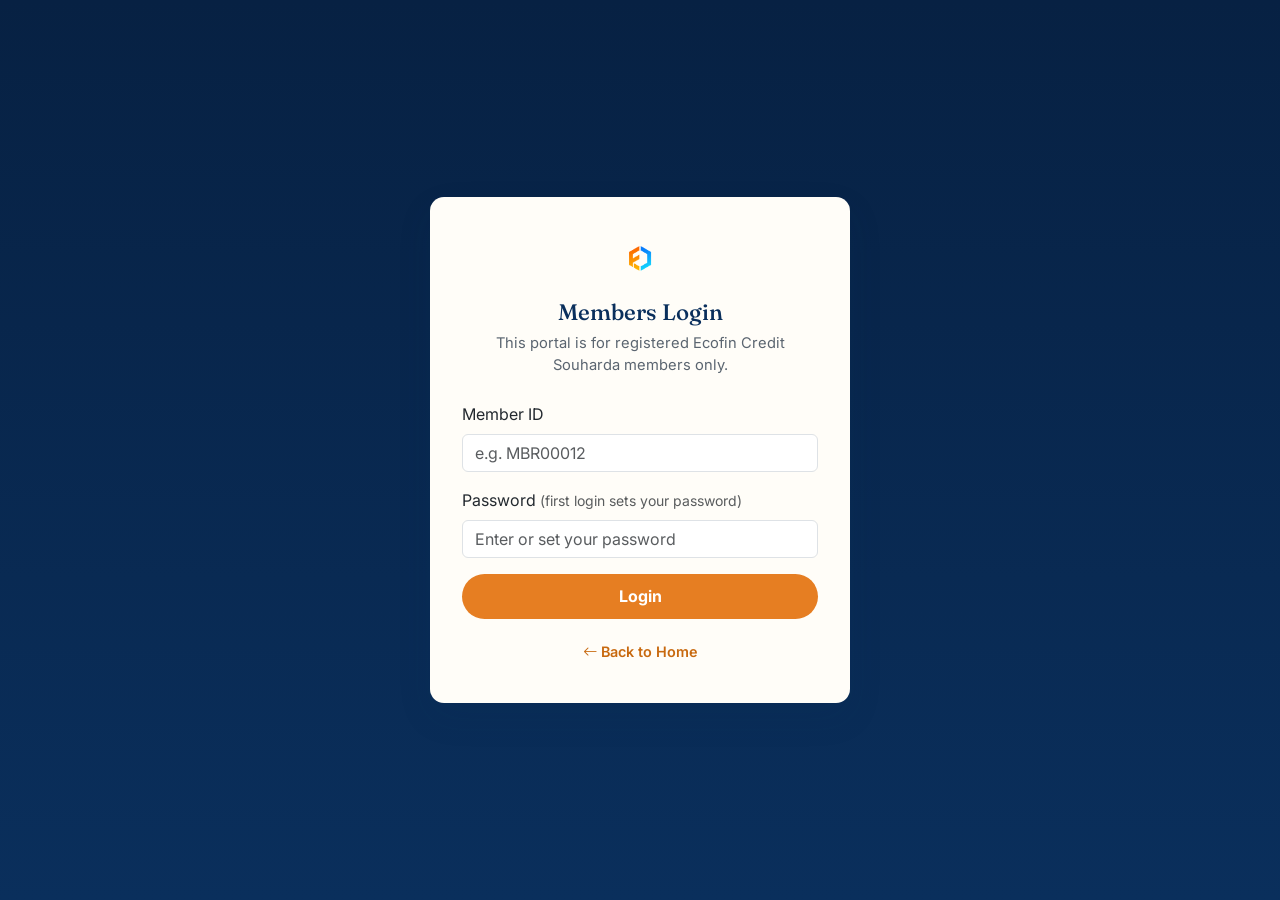
==== members-login.html @ 9ed911b0 "Update members-login.html" ====
<!DOCTYPE html>
<html lang="en">
<head>
<meta charset="UTF-8">
<meta name="viewport" content="width=device-width, initial-scale=1.0">
<title>Members Login | Ecofin Credit Souharda Sahakari Niyamit</title>
<link rel="preconnect" href="https://fonts.googleapis.com">
<link rel="preconnect" href="https://fonts.gstatic.com" crossorigin>
<link href="https://fonts.googleapis.com/css2?family=Fraunces:opsz,wght@9..144,500;9..144,600&family=Inter:wght@400;500;600;700&display=swap" rel="stylesheet">
<link href="https://cdn.jsdelivr.net/npm/bootstrap@5.3.3/dist/css/bootstrap.min.css" rel="stylesheet">
<link rel="stylesheet" href="https://cdn.jsdelivr.net/npm/bootstrap-icons@1.11.3/font/bootstrap-icons.css">
<link rel="stylesheet" href="css/style.css">
<script async src="https://www.googletagmanager.com/gtag/js?id=G-9SKLMSBYH3"></script>
<script>window.dataLayer=window.dataLayer||[];function gtag(){dataLayer.push(arguments);}gtag('js',new Date());gtag('config','G-9SKLMSBYH3');</script>
<style>
body{padding-top:0}
.staff-login-wrap{min-height:100vh;display:flex;align-items:center;justify-content:center;background:linear-gradient(180deg,var(--navy-deep),var(--navy));padding:2rem 1rem}
.staff-login-card{background:var(--beige-card);border-radius:var(--radius);padding:2.5rem 2rem;max-width:420px;width:100%;box-shadow:var(--shadow-card);text-align:center}
.staff-login-card img{height:46px;margin-bottom:1rem}
.staff-login-card h1{font-family:var(--font-display);font-size:1.4rem;color:var(--navy);margin-bottom:.4rem}
.staff-login-card p.subtitle{color:var(--ink-soft);font-size:.92rem;margin-bottom:1.6rem}
.back-home{display:inline-block;margin-top:1.4rem;color:var(--orange-deep);font-weight:600;text-decoration:none;font-size:.9rem}
.back-home:hover{color:var(--orange)}
/* PORTAL STYLES */
#portal{display:none}
.portal-wrap{max-width:900px;margin:0 auto;padding:24px 16px}
.portal-header{background:linear-gradient(135deg,#1a3a8f,#1e4bb5);color:#fff;padding:16px 20px;border-radius:12px;margin-bottom:20px;display:flex;justify-content:space-between;align-items:center}
.portal-header h2{margin:0;font-size:18px;font-weight:700}
.portal-nav{display:flex;gap:8px;flex-wrap:wrap;margin-bottom:20px}
.portal-nav button{padding:8px 16px;border:1px solid #d1d5db;background:#fff;border-radius:8px;font-size:13px;cursor:pointer;font-weight:500;transition:all .15s}
.portal-nav button.active{background:#1a3a8f;color:#fff;border-color:#1a3a8f}
.pcard{background:#fff;border:1px solid #e5e7eb;border-radius:12px;padding:20px;margin-bottom:16px}
.pcard h3{font-size:14px;font-weight:700;text-transform:uppercase;letter-spacing:.04em;color:#6b7280;margin-bottom:14px}
.stat-row{display:grid;grid-template-columns:repeat(auto-fit,minmax(140px,1fr));gap:12px;margin-bottom:16px}
.stat-box{background:#f9fafb;border:1px solid #e5e7eb;border-radius:8px;padding:12px;text-align:center}
.stat-box .lbl{font-size:10px;color:#6b7280;font-weight:600;text-transform:uppercase}
.stat-box .val{font-size:18px;font-weight:700;color:#111;margin-top:4px}
.stat-box.green .val{color:#16a34a}
.stat-box.red .val{color:#dc2626}
.stat-box.blue .val{color:#1d4ed8}
.badge-status{padding:2px 10px;border-radius:20px;font-size:11px;font-weight:700}
.badge-active{background:#dbeafe;color:#1d4ed8}
.badge-closed{background:#dcfce7;color:#16a34a}
.receipt-table{width:100%;border-collapse:collapse;font-size:12px}
.receipt-table th{background:#f3f4f6;padding:7px 10px;text-align:left;font-size:11px;font-weight:700}
.receipt-table td{padding:7px 10px;border-bottom:1px solid #f3f4f6}
.inr:before{content:'₹ '}
.section-tab{display:none}
.section-tab.active{display:block}
/* FD Calculator */
.calc-grid{display:grid;grid-template-columns:1fr 1fr;gap:14px}
@media(max-width:500px){.calc-grid{grid-template-columns:1fr}}
.calc-result{background:#f0fdf4;border:2px solid #16a34a;border-radius:10px;padding:16px;margin-top:14px;text-align:center}
.calc-result .main-val{font-size:28px;font-weight:800;color:#16a34a}
.spinner{display:none;text-align:center;padding:40px;color:#6b7280}
.err-msg{background:#fee2e2;color:#dc2626;border-radius:8px;padding:12px;margin-top:12px;font-size:13px;text-align:center}
</style>
</head>
<body>

<!-- LOGIN SCREEN -->
<div id="loginScreen" class="staff-login-wrap">
  <div class="staff-login-card">
    <img src="assets/Ecofin New Small trans.png" alt="Ecofin Credit Souharda Sahakari Logo">
    <h1>Members Login</h1>
    <p class="subtitle">This portal is for registered Ecofin Credit Souharda members only.</p>
    <form onsubmit="doLogin();return false;">
      <div class="mb-3 text-start">
        <label class="form-label">Member ID</label>
        <input type="text" id="inp_member" class="form-control" placeholder="e.g. MBR00012" autocomplete="username" required>
      </div>
      <div class="mb-3 text-start">
        <label class="form-label">Password <small class="text-muted">(first login sets your password)</small></label>
        <input type="password" id="inp_pass" class="form-control" placeholder="Enter or set your password" autocomplete="current-password" required>
      </div>
      <button type="submit" id="loginBtn" class="btn btn-orange w-100">Login</button>
      <div id="login_err" class="err-msg" style="display:none"></div>
    </form>
    <a href="index.html" class="back-home"><i class="bi bi-arrow-left me-1"></i>Back to Home</a>
  </div>
</div>

<!-- MEMBER PORTAL -->
<div id="portal" style="background:#f3f4f6;min-height:100vh;display:none">
  <div class="portal-wrap">
    <div class="portal-header">
      <div>
        <div style="font-size:12px;opacity:.75;margin-bottom:2px">Welcome back</div>
        <h2 id="portal_name">Member</h2>
        <div style="font-size:12px;opacity:.75" id="portal_id"></div>
      </div>
      <div style="display:flex;gap:10px;align-items:center">
        <button class="btn btn-sm" style="background:rgba(255,255,255,.15);color:#fff;border:1px solid rgba(255,255,255,.3)" onclick="showChangePassword()">Change Password</button>
        <button class="btn btn-sm" style="background:rgba(255,255,255,.15);color:#fff;border:1px solid rgba(255,255,255,.3)" onclick="doLogout()"><i class="bi bi-box-arrow-right"></i> Logout</button>
      </div>
    </div>

    <div class="portal-nav">
      <button class="active" onclick="switchTab('overview')">Overview</button>
      <button onclick="switchTab('loans')">Loans</button>
      <button onclick="switchTab('savings')">Savings</button>
      <button onclick="switchTab('deposits')">Fixed Deposits</button>
      <button onclick="switchTab('calculator')">FD Calculator</button>
    </div>

    <div id="spinner" class="spinner"><i class="bi bi-arrow-repeat" style="font-size:2rem;animation:spin 1s linear infinite"></i><br>Loading your data…</div>
    <div id="portal_err" class="err-msg" style="display:none"></div>

    <!-- OVERVIEW -->
    <div id="tab_overview" class="section-tab active">
      <div id="overview_content"></div>
    </div>
    <!-- LOANS -->
    <div id="tab_loans" class="section-tab">
      <div id="loans_content"></div>
    </div>
    <!-- SAVINGS -->
    <div id="tab_savings" class="section-tab">
      <div id="savings_content"></div>
    </div>
    <!-- DEPOSITS -->
    <div id="tab_deposits" class="section-tab">
      <div id="deposits_content"></div>
    </div>
    <!-- FD CALCULATOR -->
    <div id="tab_calculator" class="section-tab">
      <div class="pcard">
        <h3>FD / EMI Calculator</h3>
        <div class="calc-grid">
          <div><label style="font-size:13px;font-weight:600">Principal Amount (₹)</label><input type="number" id="c_principal" class="form-control mt-1" placeholder="e.g. 100000" oninput="runCalc()"></div>
          <div><label style="font-size:13px;font-weight:600">Annual Rate (%)</label><input type="number" id="c_rate" class="form-control mt-1" placeholder="e.g. 8" step="0.1" oninput="runCalc()"></div>
          <div><label style="font-size:13px;font-weight:600">Tenure (Years)</label><input type="number" id="c_tenure" class="form-control mt-1" placeholder="e.g. 2" step="0.5" oninput="runCalc()"></div>
          <div><label style="font-size:13px;font-weight:600">Type</label>
            <select id="c_type" class="form-control mt-1" onchange="runCalc()">
              <option value="fd">Fixed Deposit</option>
              <option value="flat">Loan (Flat Rate)</option>
              <option value="reducing">Loan (Reducing Rate)</option>
            </select>
          </div>
        </div>
        <div id="calc_result" class="calc-result" style="display:none"></div>
      </div>
    </div>
  </div>
</div>

<!-- Change Password Modal -->
<div id="cpModal" style="display:none;position:fixed;inset:0;background:rgba(0,0,0,.5);z-index:9999;align-items:center;justify-content:center">
  <div style="background:#fff;border-radius:12px;padding:24px;max-width:360px;width:90%;margin:auto">
    <h3 style="font-size:16px;font-weight:700;margin-bottom:16px">Change Password</h3>
    <input type="password" id="cp_old" class="form-control mb-3" placeholder="Current password">
    <input type="password" id="cp_new" class="form-control mb-3" placeholder="New password (min 6 chars)">
    <input type="password" id="cp_confirm" class="form-control mb-3" placeholder="Confirm new password">
    <div id="cp_err" class="err-msg" style="display:none;margin-bottom:10px"></div>
    <div style="display:flex;gap:8px;justify-content:flex-end">
      <button class="btn btn-sm btn-secondary" onclick="document.getElementById('cpModal').style.display='none'">Cancel</button>
      <button class="btn btn-sm btn-orange" onclick="changePassword()">Update Password</button>
    </div>
  </div>
</div>

<script>
const API='https://tgopjjtamvoftzdfvzuc.supabase.co/functions/v1/api';
let memberSession=null, portalData=null;

async function callAPI(action,body){
  const r=await fetch(API,{method:'POST',headers:{'Content-Type':'application/json'},body:JSON.stringify({action,...body})});
  const j=await r.json();
  if(!j.ok&&!r.ok) throw new Error(j.error||j.message||'API error');
  return j;
}

const inr=n=>'₹ '+Number(n||0).toLocaleString('en-IN',{minimumFractionDigits:0,maximumFractionDigits:0});

async function doLogin(){
  const mid=document.getElementById('inp_member').value.trim().toUpperCase();
  const pw=document.getElementById('inp_pass').value;
  const btn=document.getElementById('loginBtn');
  const err=document.getElementById('login_err');
  err.style.display='none';
  btn.disabled=true;btn.textContent='Logging in…';
  try{
    const res=await callAPI('member_login',{memberId:mid,password:pw});
    memberSession={memberId:res.memberId,name:res.name,password:pw,branch:res.branch};
    sessionStorage.setItem('memberSession',JSON.stringify(memberSession));
    document.getElementById('loginScreen').style.display='none';
    document.getElementById('portal').style.display='block';
    document.getElementById('portal_name').textContent=res.name;
    document.getElementById('portal_id').textContent='Member ID: '+res.memberId;
    if(res.firstLogin){
      showAlert('Welcome! Your password has been set. Please remember it for future logins.','success');
    }
    loadPortalData();
  }catch(e){
    err.textContent=e.message;err.style.display='block';
  }finally{btn.disabled=false;btn.textContent='Login';}
}

function doLogout(){
  sessionStorage.removeItem('memberSession');
  memberSession=null;portalData=null;
  document.getElementById('portal').style.display='none';
  document.getElementById('loginScreen').style.display='flex';
  document.getElementById('inp_member').value='';
  document.getElementById('inp_pass').value='';
}

async function loadPortalData(){
  document.getElementById('spinner').style.display='block';
  document.getElementById('portal_err').style.display='none';
  try{
    const res=await callAPI('member_portal_data',{memberId:memberSession.memberId,password:memberSession.password});
    portalData=res;
    renderOverview();renderLoans();renderSavings();renderDeposits();
  }catch(e){
    document.getElementById('portal_err').textContent='Error loading data: '+e.message;
    document.getElementById('portal_err').style.display='block';
  }finally{document.getElementById('spinner').style.display='none';}
}

function switchTab(tab){
  document.querySelectorAll('.section-tab').forEach(el=>el.classList.remove('active'));
  document.querySelectorAll('.portal-nav button').forEach(b=>b.classList.remove('active'));
  document.getElementById('tab_'+tab).classList.add('active');
  event.target.classList.add('active');
}

function renderOverview(){
  if(!portalData)return;
  const m=portalData.member;
  const totalLoanBalance=portalData.loans.reduce((a,l)=>a+Number(l.balance||0),0);
  const totalArrears=portalData.loans.reduce((a,l)=>a+Number(l.arrears||0),0);
  const totalSavings=portalData.savings.reduce((a,s)=>a+Number(s.balance||0),0);
  const activeLoans=portalData.loans.filter(l=>l.status!=='Closed').length;
  document.getElementById('overview_content').innerHTML=
    '<div class="pcard"><h3>Member Details</h3>'+
    '<table class="receipt-table"><tr><td style="color:#6b7280;width:40%">Member ID</td><td><b>'+m.member_id+'</b></td></tr>'+
    '<tr><td style="color:#6b7280">Name</td><td>'+m.full_name+'</td></tr>'+
    '<tr><td style="color:#6b7280">Branch</td><td>'+m.branch+'</td></tr>'+
    '<tr><td style="color:#6b7280">Phone</td><td>'+m.phone+'</td></tr>'+
    '<tr><td style="color:#6b7280">Nominee</td><td>'+(m.nominee||'—')+'</td></tr>'+
    '<tr><td style="color:#6b7280">Share Capital</td><td>'+inr(m.share_capital_collected)+'</td></tr>'+
    '</table></div>'+
    '<div class="stat-row">'+
      statBox('Active Loans',activeLoans,'blue')+
      statBox('Loan Balance',inr(totalLoanBalance),'red')+
      statBox('Arrears',inr(totalArrears),totalArrears>0?'red':'green')+
      statBox('Savings Balance',inr(totalSavings),'green')+
    '</div>';
}

function statBox(label,val,cls){
  return '<div class="stat-box '+(cls||'')+'"><div class="lbl">'+label+'</div><div class="val">'+val+'</div></div>';
}

function renderLoans(){
  if(!portalData)return;
  if(!portalData.loans.length){document.getElementById('loans_content').innerHTML='<div class="pcard"><p style="color:#6b7280;text-align:center;padding:20px">No loans found for this account.</p></div>';return;}
  let h='';
  portalData.loans.forEach(l=>{
    const statusBadge='<span class="badge-status '+(l.status==='Closed'?'badge-closed':'badge-active')+'">'+l.status+'</span>';
    h+='<div class="pcard">'+
      '<div style="display:flex;justify-content:space-between;align-items:flex-start;margin-bottom:14px">'+
        '<div><div style="font-size:16px;font-weight:700">'+l.loanId+'</div><div style="font-size:12px;color:#6b7280">'+l.loanType+'</div></div>'+
        statusBadge+
      '</div>'+
      '<div class="stat-row">'+
        statBox('Principal',inr(l.amount),'blue')+
        statBox('Total Repayable',inr(l.totalRepayable),'')+
        statBox('Total Paid',inr(l.totalPaid),'green')+
        statBox('Balance',inr(l.balance),l.balance>0?'red':'green')+
        (l.arrears>0?statBox('Arrears',inr(l.arrears),'red'):'')+
      '</div>'+
      '<table class="receipt-table" style="margin-bottom:14px">'+
        '<tr><td style="color:#6b7280">Rate</td><td>'+l.rateAnnual+'% p.a. ('+l.method+')</td><td style="color:#6b7280">Frequency</td><td>'+l.frequency+'</td></tr>'+
        '<tr><td style="color:#6b7280">Tenure</td><td>'+l.tenureMonths+' months</td><td style="color:#6b7280">EMI</td><td>'+inr(l.effEMI)+'</td></tr>'+
        '<tr><td style="color:#6b7280">Disbursed</td><td>'+fmtDate(l.disbursementDate)+'</td><td style="color:#6b7280">Next Due</td><td>'+fmtDate(l.nextDue)+'</td></tr>'+
      '</table>'+
      (l.receipts&&l.receipts.length?
        '<h3 style="font-size:12px;font-weight:700;color:#6b7280;text-transform:uppercase;letter-spacing:.04em;margin-bottom:8px">Payment History</h3>'+
        '<div style="overflow-x:auto"><table class="receipt-table"><thead><tr><th>#</th><th>Receipt No</th><th>Date</th><th>Amount</th><th>Mode</th></tr></thead><tbody>'+
        l.receipts.map((r,i)=>'<tr><td>'+( i+1)+'</td><td style="font-size:11px">'+r.receiptNo+'</td><td>'+r.date+'</td><td>'+inr(r.amount)+'</td><td>'+r.mode+'</td></tr>').join('')+
        '</tbody></table></div>':'')+
      '</div>';
  });
  document.getElementById('loans_content').innerHTML=h;
}

function renderSavings(){
  if(!portalData)return;
  if(!portalData.savings.length){document.getElementById('savings_content').innerHTML='<div class="pcard"><p style="color:#6b7280;text-align:center;padding:20px">No savings accounts found.</p></div>';return;}
  let h='';
  portalData.savings.forEach(s=>{
    h+='<div class="pcard">'+
      '<div style="display:flex;justify-content:space-between;margin-bottom:14px">'+
        '<div><div style="font-size:16px;font-weight:700">'+s.savingsId+'</div><div style="font-size:12px;color:#6b7280">Savings Account</div></div>'+
        '<div style="text-align:right"><div style="font-size:22px;font-weight:800;color:#16a34a">'+inr(s.balance)+'</div><div style="font-size:11px;color:#6b7280">Current Balance</div></div>'+
      '</div>'+
      '<table class="receipt-table" style="margin-bottom:14px">'+
        '<tr><td style="color:#6b7280">Interest Rate</td><td>'+s.rate+'% p.a.</td><td style="color:#6b7280">Min Balance</td><td>'+inr(s.minBalance)+'</td></tr>'+
        '<tr><td style="color:#6b7280">Nominee</td><td colspan="3">'+(s.nominee||'—')+'</td></tr>'+
      '</table>'+
      (s.transactions&&s.transactions.length?
        '<h3 style="font-size:12px;font-weight:700;color:#6b7280;text-transform:uppercase;letter-spacing:.04em;margin-bottom:8px">Recent Transactions</h3>'+
        '<div style="overflow-x:auto"><table class="receipt-table"><thead><tr><th>Date</th><th>Type</th><th>Amount</th><th>Balance</th></tr></thead><tbody>'+
        s.transactions.slice(0,20).map(t=>'<tr><td>'+t.date+'</td><td>'+t.type+'</td><td>'+inr(t.amount)+'</td><td>'+inr(t.balance||0)+'</td></tr>').join('')+
        '</tbody></table></div>':'')+
      '</div>';
  });
  document.getElementById('savings_content').innerHTML=h;
}

function renderDeposits(){
  if(!portalData)return;
  if(!portalData.deposits.length){document.getElementById('deposits_content').innerHTML='<div class="pcard"><p style="color:#6b7280;text-align:center;padding:20px">No fixed deposits found.</p></div>';return;}
  let h='';
  portalData.deposits.forEach(d=>{
    h+='<div class="pcard">'+
      '<div style="display:flex;justify-content:space-between;align-items:flex-start;margin-bottom:14px">'+
        '<div><div style="font-size:16px;font-weight:700">'+d.depositId+'</div><div style="font-size:12px;color:#6b7280">'+d.type+'</div></div>'+
        '<span class="badge-status '+(d.status==='Active'?'badge-active':'badge-closed')+'">'+d.status+'</span>'+
      '</div>'+
      '<div class="stat-row">'+
        statBox('Principal',inr(d.amount),'blue')+
        statBox('Rate',d.rateAnnual+'%','')+
        statBox('Maturity Amount',inr(d.maturityAmount),'green')+
      '</div>'+
      '<table class="receipt-table">'+
        '<tr><td style="color:#6b7280">Start Date</td><td>'+fmtDate(d.startDate)+'</td><td style="color:#6b7280">Maturity Date</td><td><b>'+d.maturityDate+'</b></td></tr>'+
        '<tr><td style="color:#6b7280">Tenure</td><td colspan="3">'+d.tenureMonths+' months</td></tr>'+
      '</table>'+
      '</div>';
  });
  document.getElementById('deposits_content').innerHTML=h;
}

function runCalc(){
  const P=Number(document.getElementById('c_principal').value||0);
  const r=Number(document.getElementById('c_rate').value||0);
  const t=Number(document.getElementById('c_tenure').value||0);
  const type=document.getElementById('c_type').value;
  const el=document.getElementById('calc_result');
  if(!P||!r||!t){el.style.display='none';return;}
  el.style.display='block';
  if(type==='fd'){
    const interest=P*(r/100)*t;
    const maturity=P+interest;
    el.innerHTML='<div style="font-size:12px;color:#6b7280;margin-bottom:4px">Maturity Amount</div><div class="main-val">'+inr(maturity)+'</div><div style="font-size:12px;color:#374151;margin-top:8px">Interest Earned: '+inr(interest)+' · Rate: '+r+'% p.a. Simple Interest</div>';
  } else if(type==='flat'){
    const totalInt=P*(r/100)*t;
    const total=P+totalInt;
    const emi=Math.round(total/(t*12));
    el.innerHTML='<div style="font-size:12px;color:#6b7280;margin-bottom:4px">Monthly EMI</div><div class="main-val">'+inr(emi)+'</div><div style="font-size:12px;color:#374151;margin-top:8px">Total Interest: '+inr(totalInt)+' · Total Payable: '+inr(total)+'</div>';
  } else {
    const mrate=r/100/12;const N=Math.round(t*12);
    const emi=mrate===0?P/N:Math.round(P*mrate*Math.pow(1+mrate,N)/(Math.pow(1+mrate,N)-1));
    const total=emi*N;
    el.innerHTML='<div style="font-size:12px;color:#6b7280;margin-bottom:4px">Monthly EMI</div><div class="main-val">'+inr(emi)+'</div><div style="font-size:12px;color:#374151;margin-top:8px">Total Interest: '+inr(total-P)+' · Total Payable: '+inr(total)+'</div>';
  }
}

function fmtDate(d){if(!d||d==='Completed')return d||'—';try{return new Date(d).toLocaleDateString('en-IN',{day:'2-digit',month:'short',year:'numeric'});}catch(e){return d;}}

function showChangePassword(){document.getElementById('cpModal').style.display='flex';}
async function changePassword(){
  const old=document.getElementById('cp_old').value;
  const nw=document.getElementById('cp_new').value;
  const cf=document.getElementById('cp_confirm').value;
  const err=document.getElementById('cp_err');
  err.style.display='none';
  if(nw!==cf){err.textContent='Passwords do not match';err.style.display='block';return;}
  try{
    await callAPI('member_change_password',{memberId:memberSession.memberId,oldPassword:old,newPassword:nw});
    memberSession.password=nw;
    sessionStorage.setItem('memberSession',JSON.stringify(memberSession));
    document.getElementById('cpModal').style.display='none';
    alert('Password updated successfully.');
  }catch(e){err.textContent=e.message;err.style.display='block';}
}

function showAlert(msg,type){
  const d=document.createElement('div');
  d.style.cssText='position:fixed;top:20px;left:50%;transform:translateX(-50%);background:'+(type==='success'?'#16a34a':'#dc2626')+';color:#fff;padding:12px 24px;border-radius:8px;font-size:14px;z-index:9999;box-shadow:0 4px 12px rgba(0,0,0,.2)';
  d.textContent=msg;document.body.appendChild(d);
  setTimeout(()=>d.remove(),4000);
}

// Auto-restore session
window.addEventListener('load',()=>{
  const s=sessionStorage.getItem('memberSession');
  if(s){
    try{
      memberSession=JSON.parse(s);
      document.getElementById('loginScreen').style.display='none';
      document.getElementById('portal').style.display='block';
      document.getElementById('portal_name').textContent=memberSession.name;
      document.getElementById('portal_id').textContent='Member ID: '+memberSession.memberId;
      loadPortalData();
    }catch(e){sessionStorage.removeItem('memberSession');}
  }
});
</script>
</body>
</html>
---- css/style.css ----
/* =====================================================
   ECOFIN CREDIT SOUHARDA SAHAKARI — STYLE SHEET
   Tokens: deep cooperative blue, warm terracotta-orange
   accent, temple-gold for the blessings signature, and
   a soft beige canvas throughout.
===================================================== */
:root{
  --navy: #0a2f5c;
  --navy-deep: #072143;
  --orange: #e67e22;
  --orange-deep: #c8690f;
  --gold: #c99a3c;
  --beige: #f8f1e9;
  --beige-card: #fffdf8;
  --ink: #23292f;
  --ink-soft: #5b6570;
  --font-display: "Fraunces", "Georgia", serif;
  --font-body: "Inter", system-ui, sans-serif;
  --font-kn: "Noto Sans Kannada", "Inter", sans-serif;
  --radius: 14px;
  --shadow-soft: 0 10px 30px rgba(10,47,92,0.08);
  --shadow-card: 0 14px 34px rgba(10,47,92,0.10);
}
*{ box-sizing: border-box; }
html{ scroll-behavior: smooth; }
body{
  font-family: var(--font-body);
  color: var(--ink);
  background: var(--beige);
  padding-top: 78px;
}
img{
  max-width: 100%;
  height: auto;
}
.eyebrow{
  font-family: var(--font-body);
  letter-spacing: 0.16em;
  text-transform: uppercase;
  font-size: 0.78rem;
  font-weight: 700;
  color: var(--orange-deep);
  margin-bottom: 0.6rem;
}
.section-title{
  font-family: var(--font-display);
  font-weight: 600;
  font-size: clamp(1.5rem, 2.6vw, 2.5rem);
  color: var(--navy);
  margin-bottom: 1.25rem;
}
.lead-text{
  color: var(--ink-soft);
  font-size: 1.05rem;
  line-height: 1.75;
}
section{ padding: 5.5rem 0; }

/* =========== NAVBAR =========== */
.ecofin-navbar{
  background: rgba(248,241,233,0.92);
  backdrop-filter: blur(10px);
  box-shadow: 0 2px 18px rgba(10,47,92,0.08);
  padding: 0.55rem 0;
  transition: box-shadow .3s ease, background .3s ease;
  z-index: 1030;
}
.brand-logo{
  height: 45px;
  width: auto;
  object-fit: contain;
  flex-shrink: 0;
}
.brand-name{
  font-family: var(--font-display);
  font-weight: 600;
  color: var(--navy);
  font-size: 1.08rem;
  line-height: 1.15;
}
.navbar-nav .nav-link{
  color: var(--navy);
  font-weight: 600;
  font-size: 0.95rem;
  padding: 0.55rem 1rem !important;
  position: relative;
}
.navbar-nav .nav-link::after{
  content:"";
  position:absolute;
  left: 1rem; right: 1rem; bottom: 0.3rem;
  height: 2px;
  background: var(--orange);
  transform: scaleX(0);
  transform-origin: left;
  transition: transform .25s ease;
}
.navbar-nav .nav-link:hover::after{ transform: scaleX(1); }

/* Login buttons — reduced size as requested */
.btn-staff-login{
  background: var(--navy);
  color: #fff;
  font-weight: 600;
  border-radius: 999px;
  padding: 0.3rem 1rem;
  font-size: 0.82rem;
  border: 2px solid var(--navy);
  transition: all .25s ease;
  line-height: 1.4;
}
.btn-staff-login:hover{
  background: transparent;
  color: var(--navy);
}
.btn-members-login{
  background: transparent;
  color: var(--navy);
  font-weight: 600;
  border-radius: 999px;
  padding: 0.3rem 1rem;
  font-size: 0.82rem;
  border: 2px solid var(--navy);
  transition: all .25s ease;
  line-height: 1.4;
}
.btn-members-login:hover{
  background: var(--navy);
  color: #fff;
}

/* =========== HERO =========== */
.hero-section{
  height: 100vh;
  min-height: 520px;
  position: relative;
}
.hero-section .carousel,
.hero-section .carousel-inner,
.hero-section .carousel-item{
  height: 100%;
}
.hero-slide{
  width: 100%;
  height: 100%;
  background-color: var(--beige);
  background-size: contain;
  background-position: center;
  background-repeat: no-repeat;
}
.carousel-indicators [data-bs-target]{
  background-color: var(--navy);
}
.carousel-control-prev-icon,
.carousel-control-next-icon{
  filter: drop-shadow(0 2px 4px rgba(0,0,0,0.4));
}
.scroll-cue{
  position: absolute;
  bottom: 1.6rem;
  left: 50%;
  transform: translateX(-50%);
  color: var(--navy);
  font-size: 1.6rem;
  background: rgba(255,255,255,0.7);
  width: 44px; height: 44px;
  border-radius: 50%;
  display: flex;
  align-items: center;
  justify-content: center;
  animation: bob 2s ease-in-out infinite;
  z-index: 5;
}
@keyframes bob{
  0%,100%{ transform: translateX(-50%) translateY(0); }
  50%{ transform: translateX(-50%) translateY(8px); }
}

/* =========== BLESSINGS (signature element) =========== */
.blessings-section{
  background:
    radial-gradient(ellipse at top, rgba(201,154,60,0.14), transparent 60%),
    linear-gradient(180deg, var(--navy-deep), var(--navy));
  color: #f3ead9;
  padding: 5rem 0 5.5rem;
}
.blessings-section .eyebrow{ color: var(--gold); }
.blessings-section .section-title{ color: #fff; }
.blessing-frame{
  width: 190px;
  height: 190px;
  border-radius: 50%;
  padding: 6px;
  margin: 1.75rem 0;
  background: conic-gradient(from 180deg, var(--gold), #f3d98a, var(--gold));
  box-shadow: 0 0 0 6px rgba(201,154,60,0.12), 0 20px 40px rgba(0,0,0,0.35);
  position: relative;
}
.blessing-frame::after{
  content:"";
  position:absolute; inset:-14px;
  border-radius: 50%;
  border: 1px solid rgba(201,154,60,0.35);
}
.blessing-photo{
  width: 100%;
  height: 100%;
  object-fit: cover;
  border-radius: 50%;
  border: 4px solid var(--navy-deep);
}
.blessing-text-en{
  max-width: 720px;
  margin: 0 auto 1rem;
  font-size: 1.02rem;
  line-height: 1.85;
  color: #e9dfc9;
}
.blessing-text-kn{
  max-width: 720px;
  margin: 0 auto;
  font-family: var(--font-kn);
  font-size: 1.02rem;
  line-height: 2;
  color: #d8cba4;
}

/* =========== ABOUT =========== */
.stat-card{
  background: var(--beige-card);
  border-radius: var(--radius);
  padding: 1.4rem 1.2rem;
  box-shadow: var(--shadow-soft);
  height: 100%;
  border-left: 4px solid var(--orange);
}
.stat-num{
  display:block;
  font-family: var(--font-display);
  font-weight: 600;
  font-size: 1.2rem;
  color: var(--navy);
}
.stat-label{
  display:block;
  color: var(--ink-soft);
  font-size: 0.88rem;
  margin-top: 0.2rem;
}

/* =========== CHAIRMAN =========== */
.chairman-section{ background: var(--beige-card); }
.chairman-text{
  color: var(--ink-soft);
  line-height: 1.8;
  margin-bottom: 1rem;
}
.chairman-signoff{
  font-family: var(--font-display);
  color: var(--navy);
  font-weight: 600;
  margin-top: 1.4rem;
}
.chairman-signoff span{
  display:block;
  font-family: var(--font-body);
  font-weight: 500;
  font-size: 0.85rem;
  color: var(--orange-deep);
  text-transform: uppercase;
  letter-spacing: 0.08em;
}
.chairman-photo{
  width: 100%;
  max-width: 280px;
  aspect-ratio: 3/4;
  object-fit: cover;
  border-radius: var(--radius);
  box-shadow: var(--shadow-card);
  border: 6px solid #fff;
}

/* =========== LOANS =========== */
.loan-card{
  background: var(--beige-card);
  border-radius: var(--radius);
  padding: 2.1rem 1.6rem;
  height: 100%;
  text-align: center;
  box-shadow: var(--shadow-soft);
  transition: transform .25s ease, box-shadow .25s ease;
  border-top: 4px solid transparent;
}
.loan-card:hover{
  transform: translateY(-6px);
  box-shadow: var(--shadow-card);
  border-top-color: var(--orange);
}
.loan-icon{
  font-size: 2.1rem;
  color: var(--orange);
  margin-bottom: 0.9rem;
}
.loan-card h3{
  font-family: var(--font-display);
  font-size: 1.2rem;
  color: var(--navy);
  margin-bottom: 0.5rem;
}
.loan-card p{
  color: var(--ink-soft);
  font-size: 0.92rem;
  min-height: 60px;
}
.btn-loan-apply{
  background: transparent;
  border: 2px solid var(--navy);
  color: var(--navy);
  font-weight: 600;
  border-radius: 999px;
  padding: 0.4rem 1.3rem;
  margin-top: 0.6rem;
  transition: all .2s ease;
}
.btn-loan-apply:hover{
  background: var(--navy);
  color: #fff;
}

/* =========== APPLY FORM =========== */
.apply-section{ background: var(--beige-card); }
.apply-form{
  background: var(--beige);
  border-radius: var(--radius);
  padding: 2rem;
  box-shadow: var(--shadow-soft);
}
.apply-form .form-label{
  font-weight: 600;
  color: var(--navy);
  font-size: 0.9rem;
}
.apply-form .form-control,
.apply-form .form-select{
  border-radius: 8px;
  border: 1px solid #d9cdb8;
  padding: 0.6rem 0.8rem;
}
.apply-form .form-control:focus,
.apply-form .form-select:focus{
  border-color: var(--orange);
  box-shadow: 0 0 0 0.2rem rgba(230,126,34,0.18);
}
.btn-orange{
  background: var(--orange);
  color: #fff;
  font-weight: 700;
  border: none;
  border-radius: 999px;
  padding: 0.65rem 2rem;
  transition: background .2s ease;
}
.btn-orange:hover{ background: var(--orange-deep); color:#fff; }
.form-success{
  margin-top: 1rem;
  color: #1e7a4c;
  font-weight: 600;
}

/* =========== DEPOSITS TABLE =========== */
.fd-table-wrap{
  background: var(--beige-card);
  border-radius: var(--radius);
  box-shadow: var(--shadow-soft);
  overflow: hidden;
}
.fd-table{ margin-bottom: 0; }
.fd-table thead{
  background: var(--navy);
  color: #fff;
}
.fd-table thead th{
  font-weight: 600;
  padding: 1rem;
  border: none;
}
.fd-table tbody td{
  padding: 0.9rem 1rem;
  color: var(--ink);
}
.fd-table tbody tr:nth-child(even){ background: rgba(230,126,34,0.05); }
.fd-note{
  color: var(--ink-soft);
  font-size: 0.85rem;
  margin-top: 1rem;
}

/* =========== CALCULATOR =========== */
.calculator-section{ background: var(--beige); }
.calc-card{
  max-width: 900px;
  background: var(--beige-card);
  border-radius: var(--radius);
  padding: 2rem;
  box-shadow: var(--shadow-card);
}
.calc-tabs{
  justify-content: center;
  gap: 0.6rem;
}
.calc-tabs .nav-link{
  border-radius: 999px;
  color: var(--navy);
  font-weight: 600;
  padding: 0.5rem 1.6rem;
  border: 2px solid var(--navy);
}
.calc-tabs .nav-link.active{
  background: var(--navy);
  color: #fff;
}
.form-range::-webkit-slider-thumb{ background: var(--orange); }
.form-range::-moz-range-thumb{ background: var(--orange); }
.form-range::-webkit-slider-runnable-track{ background: #e3d6bf; }
.calc-result{
  background: var(--navy);
  color: #fff;
  border-radius: var(--radius);
  padding: 1.6rem;
  height: 100%;
  display: flex;
  flex-direction: column;
  justify-content: center;
}
.result-label{
  font-size: 0.85rem;
  text-transform: uppercase;
  letter-spacing: 0.08em;
  color: #cfe0f2;
  margin-bottom: 0.2rem;
}
.result-value{
  font-family: var(--font-display);
  font-size: 2.1rem;
  font-weight: 600;
  color: var(--orange);
  margin-bottom: 1rem;
}
.result-breakup div{
  display: flex;
  justify-content: space-between;
  padding: 0.35rem 0;
  border-top: 1px solid rgba(255,255,255,0.15);
  font-size: 0.9rem;
}
.result-breakup span{ color: #cfe0f2; }

/* =========== DOWNLOADS =========== */
.downloads-section{ background: var(--beige-card); }

/* =========== BOARD OF DIRECTORS =========== */
.board-card{
  background: var(--beige-card);
  border-radius: var(--radius);
  padding: 1.4rem 1rem;
  text-align: center;
  box-shadow: var(--shadow-soft);
  height: 100%;
}
.board-card i{
  font-size: 2rem;
  color: var(--navy);
  margin-bottom: 0.5rem;
  display: block;
}
.board-card span{
  font-weight: 600;
  color: var(--navy);
  font-size: 0.92rem;
  display: block;
}
.board-card small{
  display: block;
  color: var(--orange-deep);
  font-size: 0.78rem;
  font-weight: 600;
  text-transform: uppercase;
  letter-spacing: 0.04em;
  margin-top: 0.25rem;
}

/* =========== LEADERSHIP =========== */
.leadership-section{ background: var(--beige-card); }
.leader-card{
  background: var(--beige);
  border-radius: var(--radius);
  padding: 1.8rem;
  text-align: center;
  box-shadow: var(--shadow-soft);
}
.leader-card img{
  width: 140px;
  height: 140px;
  object-fit: cover;
  border-radius: 50%;
  border: 5px solid #fff;
  box-shadow: var(--shadow-card);
  margin-bottom: 1rem;
}
.leader-card h3{
  font-family: var(--font-display);
  font-size: 1.15rem;
  color: var(--navy);
  margin-bottom: 0.2rem;
}
.leader-card p{
  color: var(--orange-deep);
  font-weight: 600;
  font-size: 0.9rem;
  margin: 0;
}

/* =========== CONTACT =========== */
.contact-info-card{
  background: var(--navy);
  color: #fff;
  border-radius: var(--radius);
  padding: 2rem;
  height: 100%;
}
.contact-item{
  display: flex;
  gap: 1rem;
  margin-bottom: 1.6rem;
  align-items: flex-start;
}
.contact-item:last-child{ margin-bottom: 0; }
.contact-item i{
  font-size: 1.3rem;
  color: var(--orange);
  margin-top: 0.2rem;
  flex-shrink: 0;
}
.contact-item h4{
  font-family: var(--font-display);
  font-size: 1rem;
  margin-bottom: 0.2rem;
}
.contact-item p{ margin: 0; color: #d9e3ee; }
.contact-item a{ color: #fff; text-decoration: none; }
.contact-item a:hover{ color: var(--orange); }
.map-wrap{
  border-radius: var(--radius);
  overflow: hidden;
  box-shadow: var(--shadow-soft);
  min-height: 320px;
  height: 100%;
}

/* =========== CAREERS =========== */
.careers-section{
  background: var(--beige);
  padding: 5.5rem 0;
}
.careers-card{
  background: var(--beige-card);
  border-radius: var(--radius);
  padding: 3rem 2rem;
  box-shadow: var(--shadow-soft);
  border-top: 4px solid var(--orange);
  margin-top: 1.5rem;
}
.careers-icon{
  font-size: 2.8rem;
  color: var(--navy);
  display: block;
  margin-bottom: 1rem;
}
.careers-msg{
  font-family: var(--font-display);
  font-size: 1.3rem;
  font-weight: 600;
  color: var(--navy);
  margin-bottom: 0.8rem;
}
.careers-sub{
  color: var(--ink-soft);
  font-size: 1rem;
  line-height: 1.9;
  margin: 0;
}
.careers-email{
  color: var(--orange-deep);
  font-weight: 700;
  text-decoration: none;
  word-break: break-all;
}
.careers-email:hover{
  color: var(--navy);
  text-decoration: underline;
}

/* =========== FOOTER =========== */
.site-footer{
  background: var(--navy-deep);
  color: #d9e3ee;
  padding: 2.2rem 0;
  font-size: 0.9rem;
}
.footer-logo{ height: 40px; object-fit: contain; }

/* =========== RESPONSIVE — TABLET (≤991px) =========== */
@media (max-width: 991.98px){
  body{ padding-top: 68px; }

  /* Navbar */
  .navbar-nav{
    text-align: center;
    padding: 0.75rem 0;
  }
  .navbar-nav .nav-link{
    padding: 0.5rem 1rem !important;
  }
  .navbar-nav .nav-link::after{ display: none; }
  .nav-login-buttons{
    justify-content: center;
    padding-bottom: 0.75rem;
  }
  .brand-name{
    font-size: 0.9rem;
    max-width: 200px;
  }

  /* Hero */
  .hero-section{
    height: 60vh;
    min-height: 380px;
  }

  /* Sections */
  section{ padding: 3.5rem 0; }
  .blessings-section{ padding: 3rem 0 3.5rem; }
  .careers-section{ padding: 3.5rem 0; }

  /* Chairman photo */
  .chairman-photo{ margin-bottom: 1.5rem; }

  /* Calculator */
  .calc-card{ padding: 1.5rem; }
  .result-value{ font-size: 1.7rem; }

  /* Map height */
  .map-wrap{ min-height: 260px; }

  /* Contact card */
  .contact-info-card{ margin-bottom: 0; }
}

/* =========== RESPONSIVE — MOBILE (≤575px) =========== */
@media (max-width: 575.98px){
  body{ padding-top: 62px; }

  /* Navbar brand */
  .brand-logo{ height: 36px; }
  .brand-name{
    font-size: 0.78rem;
    max-width: 160px;
    line-height: 1.2;
  }

  /* Hero — shorter on mobile so users see content below */
  .hero-section{
    height: 52vw;
    min-height: 240px;
    max-height: 420px;
  }

  /* Sections */
  section{ padding: 2.8rem 0; }
  .blessings-section{ padding: 2.5rem 0 3rem; }
  .careers-section{ padding: 2.8rem 0; }

  /* Section title */
  .section-title{ font-size: 1.4rem; }

  /* Blessings */
  .blessing-frame{ width: 150px; height: 150px; }
  .blessing-text-en,
  .blessing-text-kn{ font-size: 0.92rem; }

  /* Stat cards */
  .stat-card{ padding: 1rem 0.8rem; }
  .stat-num{ font-size: 1rem; }

  /* Chairman photo */
  .chairman-photo{
    max-width: 200px;
    margin-bottom: 1.25rem;
  }

  /* Loan cards */
  .loan-card{ padding: 1.6rem 1.2rem; }
  .loan-card p{ min-height: auto; }

  /* FD table — horizontal scroll already from Bootstrap table-responsive */
  .fd-table thead th,
  .fd-table tbody td{
    padding: 0.65rem 0.75rem;
    font-size: 0.88rem;
    white-space: nowrap;
  }

  /* Calculator */
  .calc-card{
    padding: 1.2rem 1rem;
  }
  .calc-tabs .nav-link{
    padding: 0.4rem 1rem;
    font-size: 0.88rem;
  }
  .result-value{ font-size: 1.5rem; }
  .calc-result{ padding: 1.2rem; }

  /* Leadership cards */
  .leader-card img{
    width: 110px;
    height: 110px;
  }

  /* Board cards */
  .board-card{ padding: 1rem 0.75rem; }
  .board-card i{ font-size: 1.6rem; }
  .board-card span{ font-size: 0.82rem; }

  /* Contact */
  .contact-info-card{ padding: 1.5rem 1.2rem; }
  .map-wrap{ min-height: 220px; }

  /* Careers */
  .careers-card{
    padding: 2rem 1.2rem;
  }

  /* Footer */
  .site-footer{ padding: 1.6rem 0; }
  .footer-logo{ height: 34px; }
  .site-footer p{ font-size: 0.8rem; }
}

/* =========== RESPONSIVE — SMALL PHONES (≤374px) =========== */
@media (max-width: 374px){
  .brand-name{ max-width: 130px; font-size: 0.72rem; }
  .hero-section{
    height: 56vw;
    min-height: 200px;
  }
  .section-title{ font-size: 1.25rem; }
}

/* =========== LARGE SCREENS (≥1400px) =========== */
@media (min-width: 1400px){
  .hero-section{ min-height: 600px; }
  .calc-card{ max-width: 960px; }
}
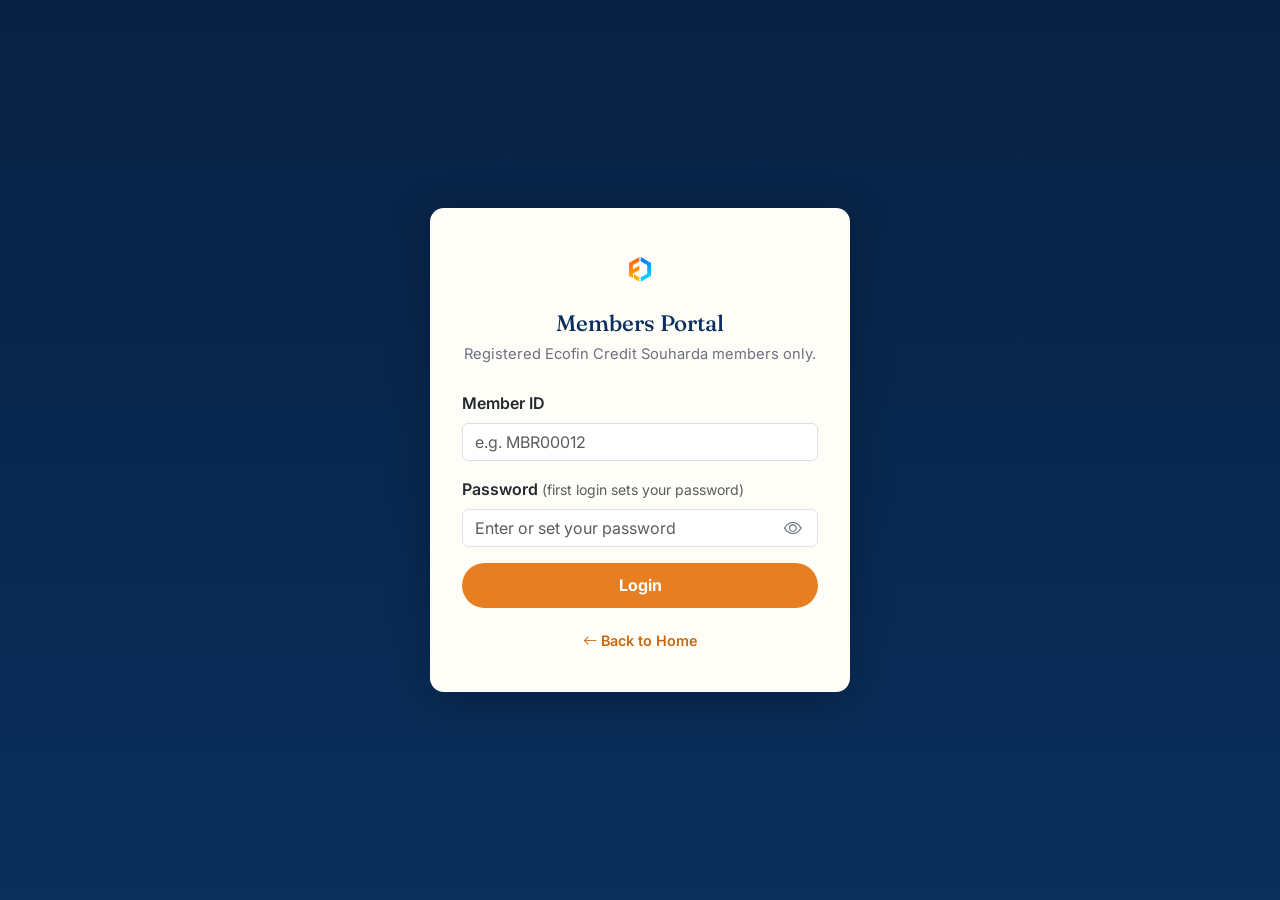
==== commit 911bfb8a: "Update members-login.html" ====
--- a/members-login.html
+++ b/members-login.html
@@ -2,139 +2,135 @@
 <html lang="en">
 <head>
 <meta charset="UTF-8">
-<meta name="viewport" content="width=device-width, initial-scale=1.0">
-<title>Members Login | Ecofin Credit Souharda Sahakari Niyamit</title>
+<meta name="viewport" content="width=device-width, initial-scale=1.0, maximum-scale=1, user-scalable=no, viewport-fit=cover">
+<meta name="mobile-web-app-capable" content="yes">
+<meta name="apple-mobile-web-app-capable" content="yes">
+<meta name="apple-mobile-web-app-status-bar-style" content="black-translucent">
+<meta name="apple-mobile-web-app-title" content="Ecofin Member">
+<title>Members Portal | Ecofin Credit Souharda Sahakari Niyamit</title>
 <link rel="preconnect" href="https://fonts.googleapis.com">
 <link rel="preconnect" href="https://fonts.gstatic.com" crossorigin>
 <link href="https://fonts.googleapis.com/css2?family=Fraunces:opsz,wght@9..144,500;9..144,600&family=Inter:wght@400;500;600;700&display=swap" rel="stylesheet">
 <link href="https://cdn.jsdelivr.net/npm/bootstrap@5.3.3/dist/css/bootstrap.min.css" rel="stylesheet">
 <link rel="stylesheet" href="https://cdn.jsdelivr.net/npm/bootstrap-icons@1.11.3/font/bootstrap-icons.css">
 <link rel="stylesheet" href="css/style.css">
-<script async src="https://www.googletagmanager.com/gtag/js?id=G-9SKLMSBYH3"></script>
-<script>window.dataLayer=window.dataLayer||[];function gtag(){dataLayer.push(arguments);}gtag('js',new Date());gtag('config','G-9SKLMSBYH3');</script>
 <style>
-body{padding-top:0}
-.staff-login-wrap{min-height:100vh;display:flex;align-items:center;justify-content:center;background:linear-gradient(180deg,var(--navy-deep),var(--navy));padding:2rem 1rem}
-.staff-login-card{background:var(--beige-card);border-radius:var(--radius);padding:2.5rem 2rem;max-width:420px;width:100%;box-shadow:var(--shadow-card);text-align:center}
-.staff-login-card img{height:46px;margin-bottom:1rem}
-.staff-login-card h1{font-family:var(--font-display);font-size:1.4rem;color:var(--navy);margin-bottom:.4rem}
-.staff-login-card p.subtitle{color:var(--ink-soft);font-size:.92rem;margin-bottom:1.6rem}
-.back-home{display:inline-block;margin-top:1.4rem;color:var(--orange-deep);font-weight:600;text-decoration:none;font-size:.9rem}
-.back-home:hover{color:var(--orange)}
-/* PORTAL STYLES */
-#portal{display:none}
-.portal-wrap{max-width:900px;margin:0 auto;padding:24px 16px}
-.portal-header{background:linear-gradient(135deg,#1a3a8f,#1e4bb5);color:#fff;padding:16px 20px;border-radius:12px;margin-bottom:20px;display:flex;justify-content:space-between;align-items:center}
-.portal-header h2{margin:0;font-size:18px;font-weight:700}
-.portal-nav{display:flex;gap:8px;flex-wrap:wrap;margin-bottom:20px}
-.portal-nav button{padding:8px 16px;border:1px solid #d1d5db;background:#fff;border-radius:8px;font-size:13px;cursor:pointer;font-weight:500;transition:all .15s}
+*{-webkit-tap-highlight-color:transparent;touch-action:manipulation}
+body{padding-top:0;font-family:'Inter',sans-serif}
+/* LOGIN */
+.login-wrap{min-height:100vh;display:flex;align-items:center;justify-content:center;background:linear-gradient(180deg,var(--navy-deep,#0a1628),var(--navy,#12255e));padding:2rem 1rem}
+.login-card{background:var(--beige-card,#fff);border-radius:var(--radius,16px);padding:2.5rem 2rem;max-width:420px;width:100%;box-shadow:0 8px 40px rgba(0,0,0,.25);text-align:center}
+.login-card img{height:46px;margin-bottom:1rem}
+.login-card h1{font-family:var(--font-display,'Fraunces'),serif;font-size:1.4rem;color:var(--navy,#12255e);margin-bottom:.4rem}
+.login-card .subtitle{color:#6b7280;font-size:.92rem;margin-bottom:1.6rem}
+.pw-wrap{position:relative}
+.pw-wrap input{padding-right:44px}
+.pw-eye{position:absolute;right:12px;top:50%;transform:translateY(-50%);background:none;border:none;cursor:pointer;color:#6b7280;font-size:18px;line-height:1;padding:4px}
+.back-home{display:inline-block;margin-top:1.4rem;color:var(--orange-deep,#c2410c);font-weight:600;text-decoration:none;font-size:.9rem}
+/* PORTAL */
+.portal-wrap{max-width:900px;margin:0 auto;padding:16px}
+.portal-header{background:linear-gradient(135deg,#1a3a8f,#1e4bb5);color:#fff;padding:16px 18px;border-radius:12px;margin-bottom:16px;display:flex;justify-content:space-between;align-items:center;flex-wrap:wrap;gap:10px}
+.portal-header h2{margin:0;font-size:17px;font-weight:700}
+.portal-nav{display:flex;gap:6px;flex-wrap:wrap;margin-bottom:16px;overflow-x:auto;padding-bottom:4px}
+.portal-nav button{padding:7px 14px;border:1px solid #d1d5db;background:#fff;border-radius:8px;font-size:12px;cursor:pointer;font-weight:600;white-space:nowrap;transition:all .15s}
 .portal-nav button.active{background:#1a3a8f;color:#fff;border-color:#1a3a8f}
-.pcard{background:#fff;border:1px solid #e5e7eb;border-radius:12px;padding:20px;margin-bottom:16px}
-.pcard h3{font-size:14px;font-weight:700;text-transform:uppercase;letter-spacing:.04em;color:#6b7280;margin-bottom:14px}
-.stat-row{display:grid;grid-template-columns:repeat(auto-fit,minmax(140px,1fr));gap:12px;margin-bottom:16px}
+.pcard{background:#fff;border:1px solid #e5e7eb;border-radius:12px;padding:18px;margin-bottom:14px}
+.pcard h3{font-size:11px;font-weight:700;text-transform:uppercase;letter-spacing:.05em;color:#9ca3af;margin-bottom:12px}
+.stat-row{display:grid;grid-template-columns:repeat(auto-fit,minmax(130px,1fr));gap:10px;margin-bottom:14px}
 .stat-box{background:#f9fafb;border:1px solid #e5e7eb;border-radius:8px;padding:12px;text-align:center}
 .stat-box .lbl{font-size:10px;color:#6b7280;font-weight:600;text-transform:uppercase}
-.stat-box .val{font-size:18px;font-weight:700;color:#111;margin-top:4px}
+.stat-box .val{font-size:18px;font-weight:700;color:#111;margin-top:3px}
 .stat-box.green .val{color:#16a34a}
 .stat-box.red .val{color:#dc2626}
 .stat-box.blue .val{color:#1d4ed8}
-.badge-status{padding:2px 10px;border-radius:20px;font-size:11px;font-weight:700}
+.badge-s{padding:2px 8px;border-radius:10px;font-size:11px;font-weight:700;display:inline-block}
 .badge-active{background:#dbeafe;color:#1d4ed8}
 .badge-closed{background:#dcfce7;color:#16a34a}
-.receipt-table{width:100%;border-collapse:collapse;font-size:12px}
-.receipt-table th{background:#f3f4f6;padding:7px 10px;text-align:left;font-size:11px;font-weight:700}
-.receipt-table td{padding:7px 10px;border-bottom:1px solid #f3f4f6}
-.inr:before{content:'₹ '}
+.rtbl{width:100%;border-collapse:collapse;font-size:12px}
+.rtbl th{background:#f3f4f6;padding:7px 10px;text-align:left;font-size:11px;font-weight:700;white-space:nowrap}
+.rtbl td{padding:7px 10px;border-bottom:1px solid #f3f4f6;white-space:nowrap}
+.rtbl .num{text-align:right}
 .section-tab{display:none}
 .section-tab.active{display:block}
-/* FD Calculator */
-.calc-grid{display:grid;grid-template-columns:1fr 1fr;gap:14px}
-@media(max-width:500px){.calc-grid{grid-template-columns:1fr}}
 .calc-result{background:#f0fdf4;border:2px solid #16a34a;border-radius:10px;padding:16px;margin-top:14px;text-align:center}
-.calc-result .main-val{font-size:28px;font-weight:800;color:#16a34a}
-.spinner{display:none;text-align:center;padding:40px;color:#6b7280}
-.err-msg{background:#fee2e2;color:#dc2626;border-radius:8px;padding:12px;margin-top:12px;font-size:13px;text-align:center}
+.calc-result .mv{font-size:26px;font-weight:800;color:#16a34a}
+.toast{position:fixed;top:20px;left:50%;transform:translateX(-50%) translateY(-80px);background:#1a3a8f;color:#fff;padding:12px 22px;border-radius:8px;font-size:13px;z-index:9999;box-shadow:0 4px 16px rgba(0,0,0,.25);transition:transform .3s}
+.toast.show{transform:translateX(-50%) translateY(0)}
+.modal-overlay{display:none;position:fixed;inset:0;background:rgba(0,0,0,.5);z-index:9998;align-items:center;justify-content:center}
+.modal-overlay.open{display:flex}
+.modal-box{background:#fff;border-radius:14px;padding:24px;max-width:380px;width:90%;margin:auto;max-height:90vh;overflow-y:auto}
+.loader{text-align:center;padding:40px;color:#6b7280}
+.err-box{background:#fee2e2;color:#dc2626;border-radius:8px;padding:12px 14px;font-size:13px;margin-top:10px}
+@media print{.portal-header,.portal-nav,.no-print{display:none!important}.pcard{box-shadow:none;border:1px solid #ccc;break-inside:avoid}body{background:#fff}}
 </style>
 </head>
 <body>
 
-<!-- LOGIN SCREEN -->
-<div id="loginScreen" class="staff-login-wrap">
-  <div class="staff-login-card">
-    <img src="assets/Ecofin New Small trans.png" alt="Ecofin Credit Souharda Sahakari Logo">
-    <h1>Members Login</h1>
-    <p class="subtitle">This portal is for registered Ecofin Credit Souharda members only.</p>
+<!-- LOGIN -->
+<div id="loginScreen" class="login-wrap">
+  <div class="login-card">
+    <img src="assets/Ecofin New Small trans.png" alt="Ecofin Logo">
+    <h1>Members Portal</h1>
+    <p class="subtitle">Registered Ecofin Credit Souharda members only.</p>
     <form onsubmit="doLogin();return false;">
       <div class="mb-3 text-start">
-        <label class="form-label">Member ID</label>
+        <label class="form-label fw-semibold">Member ID</label>
         <input type="text" id="inp_member" class="form-control" placeholder="e.g. MBR00012" autocomplete="username" required>
       </div>
       <div class="mb-3 text-start">
-        <label class="form-label">Password <small class="text-muted">(first login sets your password)</small></label>
-        <input type="password" id="inp_pass" class="form-control" placeholder="Enter or set your password" autocomplete="current-password" required>
+        <label class="form-label fw-semibold">Password <small class="text-muted fw-normal">(first login sets your password)</small></label>
+        <div class="pw-wrap">
+          <input type="password" id="inp_pass" class="form-control" placeholder="Enter or set your password" autocomplete="current-password" required>
+          <button type="button" class="pw-eye" onclick="togglePw('inp_pass','eye1')"><i id="eye1" class="bi bi-eye"></i></button>
+        </div>
       </div>
       <button type="submit" id="loginBtn" class="btn btn-orange w-100">Login</button>
-      <div id="login_err" class="err-msg" style="display:none"></div>
+      <div id="login_err" class="err-box" style="display:none"></div>
     </form>
     <a href="index.html" class="back-home"><i class="bi bi-arrow-left me-1"></i>Back to Home</a>
   </div>
 </div>
 
-<!-- MEMBER PORTAL -->
+<!-- PORTAL -->
 <div id="portal" style="background:#f3f4f6;min-height:100vh;display:none">
   <div class="portal-wrap">
-    <div class="portal-header">
+    <div class="portal-header no-print">
       <div>
-        <div style="font-size:12px;opacity:.75;margin-bottom:2px">Welcome back</div>
+        <div style="font-size:11px;opacity:.7">Welcome back</div>
         <h2 id="portal_name">Member</h2>
-        <div style="font-size:12px;opacity:.75" id="portal_id"></div>
+        <div style="font-size:11px;opacity:.7" id="portal_id"></div>
       </div>
-      <div style="display:flex;gap:10px;align-items:center">
-        <button class="btn btn-sm" style="background:rgba(255,255,255,.15);color:#fff;border:1px solid rgba(255,255,255,.3)" onclick="showChangePassword()">Change Password</button>
-        <button class="btn btn-sm" style="background:rgba(255,255,255,.15);color:#fff;border:1px solid rgba(255,255,255,.3)" onclick="doLogout()"><i class="bi bi-box-arrow-right"></i> Logout</button>
+      <div style="display:flex;gap:8px;flex-wrap:wrap">
+        <button class="btn btn-sm" style="background:rgba(255,255,255,.15);color:#fff;border:1px solid rgba(255,255,255,.3);font-size:12px" onclick="openSharePortal()"><i class="bi bi-share"></i> Share</button>
+        <button class="btn btn-sm" style="background:rgba(255,255,255,.15);color:#fff;border:1px solid rgba(255,255,255,.3);font-size:12px" onclick="openChangePassword()"><i class="bi bi-key"></i> Password</button>
+        <button class="btn btn-sm" style="background:rgba(255,255,255,.15);color:#fff;border:1px solid rgba(255,255,255,.3);font-size:12px" onclick="doLogout()"><i class="bi bi-box-arrow-right"></i> Logout</button>
       </div>
     </div>
-
-    <div class="portal-nav">
-      <button class="active" onclick="switchTab('overview')">Overview</button>
-      <button onclick="switchTab('loans')">Loans</button>
-      <button onclick="switchTab('savings')">Savings</button>
-      <button onclick="switchTab('deposits')">Fixed Deposits</button>
-      <button onclick="switchTab('calculator')">FD Calculator</button>
-    </div>
-
-    <div id="spinner" class="spinner"><i class="bi bi-arrow-repeat" style="font-size:2rem;animation:spin 1s linear infinite"></i><br>Loading your data…</div>
-    <div id="portal_err" class="err-msg" style="display:none"></div>
-
-    <!-- OVERVIEW -->
-    <div id="tab_overview" class="section-tab active">
-      <div id="overview_content"></div>
-    </div>
-    <!-- LOANS -->
-    <div id="tab_loans" class="section-tab">
-      <div id="loans_content"></div>
-    </div>
-    <!-- SAVINGS -->
-    <div id="tab_savings" class="section-tab">
-      <div id="savings_content"></div>
-    </div>
-    <!-- DEPOSITS -->
-    <div id="tab_deposits" class="section-tab">
-      <div id="deposits_content"></div>
-    </div>
-    <!-- FD CALCULATOR -->
+    <div class="portal-nav no-print">
+      <button class="active" onclick="switchTab('overview',this)">Overview</button>
+      <button onclick="switchTab('loans',this)">Loans</button>
+      <button onclick="switchTab('savings',this)">Savings</button>
+      <button onclick="switchTab('deposits',this)">Fixed Deposits</button>
+      <button onclick="switchTab('calculator',this)">Calculator</button>
+    </div>
+    <div id="portal_spinner" class="loader" style="display:none"><i class="bi bi-arrow-repeat" style="font-size:2rem"></i><br>Loading…</div>
+    <div id="portal_err" class="err-box" style="display:none"></div>
+    <div id="tab_overview" class="section-tab active"><div id="ov_content"></div></div>
+    <div id="tab_loans"    class="section-tab"><div id="ln_content"></div></div>
+    <div id="tab_savings"  class="section-tab"><div id="sv_content"></div></div>
+    <div id="tab_deposits" class="section-tab"><div id="dp_content"></div></div>
     <div id="tab_calculator" class="section-tab">
       <div class="pcard">
         <h3>FD / EMI Calculator</h3>
-        <div class="calc-grid">
-          <div><label style="font-size:13px;font-weight:600">Principal Amount (₹)</label><input type="number" id="c_principal" class="form-control mt-1" placeholder="e.g. 100000" oninput="runCalc()"></div>
-          <div><label style="font-size:13px;font-weight:600">Annual Rate (%)</label><input type="number" id="c_rate" class="form-control mt-1" placeholder="e.g. 8" step="0.1" oninput="runCalc()"></div>
-          <div><label style="font-size:13px;font-weight:600">Tenure (Years)</label><input type="number" id="c_tenure" class="form-control mt-1" placeholder="e.g. 2" step="0.5" oninput="runCalc()"></div>
-          <div><label style="font-size:13px;font-weight:600">Type</label>
+        <div style="display:grid;grid-template-columns:1fr 1fr;gap:12px">
+          <div><label style="font-size:12px;font-weight:600">Principal (₹)</label><input type="number" id="c_p" class="form-control mt-1" placeholder="100000" oninput="runCalc()"></div>
+          <div><label style="font-size:12px;font-weight:600">Rate (% p.a.)</label><input type="number" id="c_r" class="form-control mt-1" placeholder="8" step="0.1" oninput="runCalc()"></div>
+          <div><label style="font-size:12px;font-weight:600">Tenure (Years)</label><input type="number" id="c_t" class="form-control mt-1" placeholder="2" step="0.5" oninput="runCalc()"></div>
+          <div><label style="font-size:12px;font-weight:600">Type</label>
             <select id="c_type" class="form-control mt-1" onchange="runCalc()">
               <option value="fd">Fixed Deposit</option>
-              <option value="flat">Loan (Flat Rate)</option>
-              <option value="reducing">Loan (Reducing Rate)</option>
+              <option value="flat">Loan — Flat Rate</option>
+              <option value="reducing">Loan — Reducing Rate</option>
             </select>
           </div>
         </div>
@@ -145,32 +141,63 @@
 </div>
 
 <!-- Change Password Modal -->
-<div id="cpModal" style="display:none;position:fixed;inset:0;background:rgba(0,0,0,.5);z-index:9999;align-items:center;justify-content:center">
-  <div style="background:#fff;border-radius:12px;padding:24px;max-width:360px;width:90%;margin:auto">
-    <h3 style="font-size:16px;font-weight:700;margin-bottom:16px">Change Password</h3>
-    <input type="password" id="cp_old" class="form-control mb-3" placeholder="Current password">
-    <input type="password" id="cp_new" class="form-control mb-3" placeholder="New password (min 6 chars)">
-    <input type="password" id="cp_confirm" class="form-control mb-3" placeholder="Confirm new password">
-    <div id="cp_err" class="err-msg" style="display:none;margin-bottom:10px"></div>
+<div id="cpModal" class="modal-overlay">
+  <div class="modal-box">
+    <h3 style="font-size:15px;font-weight:700;margin-bottom:16px"><i class="bi bi-key me-2"></i>Change Password</h3>
+    <div class="mb-3">
+      <label class="form-label fw-semibold" style="font-size:13px">Current Password</label>
+      <div class="pw-wrap"><input type="password" id="cp_old" class="form-control" placeholder="Current password"><button type="button" class="pw-eye" onclick="togglePw('cp_old','eye_old')"><i id="eye_old" class="bi bi-eye"></i></button></div>
+    </div>
+    <div class="mb-3">
+      <label class="form-label fw-semibold" style="font-size:13px">New Password</label>
+      <div class="pw-wrap"><input type="password" id="cp_new" class="form-control" placeholder="Min 6 characters"><button type="button" class="pw-eye" onclick="togglePw('cp_new','eye_new')"><i id="eye_new" class="bi bi-eye"></i></button></div>
+    </div>
+    <div class="mb-3">
+      <label class="form-label fw-semibold" style="font-size:13px">Confirm New Password</label>
+      <div class="pw-wrap"><input type="password" id="cp_confirm" class="form-control" placeholder="Repeat new password"><button type="button" class="pw-eye" onclick="togglePw('cp_confirm','eye_cf')"><i id="eye_cf" class="bi bi-eye"></i></button></div>
+    </div>
+    <div id="cp_err" class="err-box" style="display:none;margin-bottom:10px"></div>
     <div style="display:flex;gap:8px;justify-content:flex-end">
-      <button class="btn btn-sm btn-secondary" onclick="document.getElementById('cpModal').style.display='none'">Cancel</button>
-      <button class="btn btn-sm btn-orange" onclick="changePassword()">Update Password</button>
+      <button class="btn btn-sm btn-secondary" onclick="closeModal('cpModal')">Cancel</button>
+      <button class="btn btn-sm btn-orange" onclick="doChangePassword()">Update</button>
     </div>
   </div>
 </div>
 
+<!-- Toast -->
+<div id="toast" class="toast"></div>
+
 <script>
 const API='https://tgopjjtamvoftzdfvzuc.supabase.co/functions/v1/api';
-let memberSession=null, portalData=null;
-
-async function callAPI(action,body){
-  const r=await fetch(API,{method:'POST',headers:{'Content-Type':'application/json'},body:JSON.stringify({action,...body})});
+let sess=null, pdata=null;
+
+async function api(action,body){
+  const r=await fetch(API,{method:'POST',headers:{'Content-Type':'application/json'},body:JSON.stringify({action,...(body||{})})});
   const j=await r.json();
-  if(!j.ok&&!r.ok) throw new Error(j.error||j.message||'API error');
+  if(j.ok===false||(!r.ok&&!j.ok)) throw new Error(j.error||j.message||'Error '+r.status);
   return j;
 }
 
-const inr=n=>'₹ '+Number(n||0).toLocaleString('en-IN',{minimumFractionDigits:0,maximumFractionDigits:0});
+const inr=n=>'₹\u00a0'+Number(n||0).toLocaleString('en-IN',{maximumFractionDigits:0});
+const fmt=d=>{if(!d||d==='Completed')return d||'—';try{return new Date(d).toLocaleDateString('en-IN',{day:'2-digit',month:'short',year:'numeric'});}catch(e){return d;}};
+
+function togglePw(inputId,iconId){
+  const el=document.getElementById(inputId);
+  const ic=document.getElementById(iconId);
+  if(el.type==='password'){el.type='text';ic.className='bi bi-eye-slash';}
+  else{el.type='password';ic.className='bi bi-eye';}
+}
+
+function toast(msg,ok=true){
+  const t=document.getElementById('toast');
+  t.textContent=msg;
+  t.style.background=ok?'#1a3a8f':'#dc2626';
+  t.classList.add('show');
+  setTimeout(()=>t.classList.remove('show'),2800);
+}
+
+function openModal(id){document.getElementById(id).classList.add('open');}
+function closeModal(id){document.getElementById(id).classList.remove('open');}
 
 async function doLogin(){
   const mid=document.getElementById('inp_member').value.trim().toUpperCase();
@@ -178,226 +205,301 @@
   const btn=document.getElementById('loginBtn');
   const err=document.getElementById('login_err');
   err.style.display='none';
-  btn.disabled=true;btn.textContent='Logging in…';
+  if(!mid||!pw){err.textContent='Please enter Member ID and password';err.style.display='block';return;}
+  btn.disabled=true;btn.innerHTML='<i class="bi bi-arrow-repeat"></i> Logging in…';
   try{
-    const res=await callAPI('member_login',{memberId:mid,password:pw});
-    memberSession={memberId:res.memberId,name:res.name,password:pw,branch:res.branch};
-    sessionStorage.setItem('memberSession',JSON.stringify(memberSession));
-    document.getElementById('loginScreen').style.display='none';
-    document.getElementById('portal').style.display='block';
-    document.getElementById('portal_name').textContent=res.name;
-    document.getElementById('portal_id').textContent='Member ID: '+res.memberId;
-    if(res.firstLogin){
-      showAlert('Welcome! Your password has been set. Please remember it for future logins.','success');
-    }
-    loadPortalData();
-  }catch(e){
-    err.textContent=e.message;err.style.display='block';
-  }finally{btn.disabled=false;btn.textContent='Login';}
+    const res=await api('member_login',{memberId:mid,password:pw});
+    sess={memberId:res.memberId,memberName:res.memberName||res.name,password:pw,branch:res.branch||'',phone:res.phone||''};
+    sessionStorage.setItem('mSess',JSON.stringify(sess));
+    showPortal(res.firstLogin);
+  }catch(e){err.textContent=e.message;err.style.display='block';}
+  finally{btn.disabled=false;btn.innerHTML='Login';}
+}
+
+function showPortal(firstLogin){
+  document.getElementById('loginScreen').style.display='none';
+  document.getElementById('portal').style.display='block';
+  document.getElementById('portal_name').textContent=sess.memberName||sess.memberId;
+  document.getElementById('portal_id').textContent='Member ID: '+sess.memberId;
+  if(firstLogin) setTimeout(()=>toast('Welcome! Your password has been set. Please remember it for future logins.'),500);
+  loadData();
 }
 
 function doLogout(){
-  sessionStorage.removeItem('memberSession');
-  memberSession=null;portalData=null;
+  sessionStorage.removeItem('mSess');sess=null;pdata=null;
   document.getElementById('portal').style.display='none';
   document.getElementById('loginScreen').style.display='flex';
   document.getElementById('inp_member').value='';
   document.getElementById('inp_pass').value='';
 }
 
-async function loadPortalData(){
-  document.getElementById('spinner').style.display='block';
-  document.getElementById('portal_err').style.display='none';
+async function loadData(){
+  const sp=document.getElementById('portal_spinner');
+  const ep=document.getElementById('portal_err');
+  sp.style.display='block';ep.style.display='none';
   try{
-    const res=await callAPI('member_portal_data',{memberId:memberSession.memberId,password:memberSession.password});
-    portalData=res;
-    renderOverview();renderLoans();renderSavings();renderDeposits();
-  }catch(e){
-    document.getElementById('portal_err').textContent='Error loading data: '+e.message;
-    document.getElementById('portal_err').style.display='block';
-  }finally{document.getElementById('spinner').style.display='none';}
-}
-
-function switchTab(tab){
+    const res=await api('member_portal_data',{memberId:sess.memberId,password:sess.password});
+    pdata=res;
+    pdata.loans   = pdata.loans   || [];
+    pdata.savings = pdata.savings || [];
+    pdata.deposits= pdata.deposits|| [];
+    renderAll();
+  }catch(e){ep.textContent='Error: '+e.message;ep.style.display='block';}
+  finally{sp.style.display='none';}
+}
+
+function renderAll(){renderOverview();renderLoans();renderSavings();renderDeposits();}
+
+function switchTab(tab,btn){
   document.querySelectorAll('.section-tab').forEach(el=>el.classList.remove('active'));
   document.querySelectorAll('.portal-nav button').forEach(b=>b.classList.remove('active'));
   document.getElementById('tab_'+tab).classList.add('active');
-  event.target.classList.add('active');
-}
-
+  if(btn) btn.classList.add('active');
+}
+
+/* ── OVERVIEW ────────────────────────────────────────────────── */
 function renderOverview(){
-  if(!portalData)return;
-  const m=portalData.member;
-  const totalLoanBalance=portalData.loans.reduce((a,l)=>a+Number(l.balance||0),0);
-  const totalArrears=portalData.loans.reduce((a,l)=>a+Number(l.arrears||0),0);
-  const totalSavings=portalData.savings.reduce((a,s)=>a+Number(s.balance||0),0);
-  const activeLoans=portalData.loans.filter(l=>l.status!=='Closed').length;
-  document.getElementById('overview_content').innerHTML=
+  if(!pdata)return;
+  const m=pdata.member||{};
+  const loanBal=(pdata.loans||[]).reduce((a,l)=>a+Number(l.balance||0),0);
+  const arrears=(pdata.loans||[]).reduce((a,l)=>a+Number(l.arrears||0),0);
+  const savBal =(pdata.savings||[]).reduce((a,s)=>a+Number(s.balance||0),0);
+  const activeL=(pdata.loans||[]).filter(l=>l.status!=='Closed').length;
+  document.getElementById('ov_content').innerHTML=
     '<div class="pcard"><h3>Member Details</h3>'+
-    '<table class="receipt-table"><tr><td style="color:#6b7280;width:40%">Member ID</td><td><b>'+m.member_id+'</b></td></tr>'+
-    '<tr><td style="color:#6b7280">Name</td><td>'+m.full_name+'</td></tr>'+
-    '<tr><td style="color:#6b7280">Branch</td><td>'+m.branch+'</td></tr>'+
-    '<tr><td style="color:#6b7280">Phone</td><td>'+m.phone+'</td></tr>'+
-    '<tr><td style="color:#6b7280">Nominee</td><td>'+(m.nominee||'—')+'</td></tr>'+
-    '<tr><td style="color:#6b7280">Share Capital</td><td>'+inr(m.share_capital_collected)+'</td></tr>'+
+    '<table class="rtbl">'+
+      tr2('Member ID',m.member_id,'Name',m.full_name)+
+      tr2('Branch',m.branch||'—','Phone',m.phone||'—')+
+      tr2('Nominee',m.nominee||'—','Share Capital',inr(m.share_capital_collected))+
     '</table></div>'+
     '<div class="stat-row">'+
-      statBox('Active Loans',activeLoans,'blue')+
-      statBox('Loan Balance',inr(totalLoanBalance),'red')+
-      statBox('Arrears',inr(totalArrears),totalArrears>0?'red':'green')+
-      statBox('Savings Balance',inr(totalSavings),'green')+
+      sbox('Active Loans',activeL,'blue')+
+      sbox('Loan Balance',inr(loanBal),'red')+
+      sbox('Arrears',inr(arrears),arrears>0?'red':'green')+
+      sbox('Savings',inr(savBal),'green')+
     '</div>';
 }
-
-function statBox(label,val,cls){
-  return '<div class="stat-box '+(cls||'')+'"><div class="lbl">'+label+'</div><div class="val">'+val+'</div></div>';
-}
-
+function tr2(l1,v1,l2,v2){return`<tr><td style="color:#6b7280;width:30%">${l1}</td><td style="width:20%">${v1||'—'}</td><td style="color:#6b7280;width:30%">${l2}</td><td>${v2||'—'}</td></tr>`;}
+function sbox(label,val,cls){return`<div class="stat-box ${cls||''}"><div class="lbl">${label}</div><div class="val">${val}</div></div>`;}
+
+/* ── LOANS ───────────────────────────────────────────────────── */
 function renderLoans(){
-  if(!portalData)return;
-  if(!portalData.loans.length){document.getElementById('loans_content').innerHTML='<div class="pcard"><p style="color:#6b7280;text-align:center;padding:20px">No loans found for this account.</p></div>';return;}
+  if(!pdata)return;
+  if(!pdata.loans.length){document.getElementById('ln_content').innerHTML='<div class="pcard"><p style="color:#6b7280;text-align:center;padding:24px">No loans found.</p></div>';return;}
   let h='';
-  portalData.loans.forEach(l=>{
-    const statusBadge='<span class="badge-status '+(l.status==='Closed'?'badge-closed':'badge-active')+'">'+l.status+'</span>';
+  pdata.loans.forEach((l,li)=>{
+    const sts=l.status==='Closed'?'badge-closed':'badge-active';
     h+='<div class="pcard">'+
-      '<div style="display:flex;justify-content:space-between;align-items:flex-start;margin-bottom:14px">'+
+      '<div style="display:flex;justify-content:space-between;align-items:flex-start;margin-bottom:12px">'+
         '<div><div style="font-size:16px;font-weight:700">'+l.loanId+'</div><div style="font-size:12px;color:#6b7280">'+l.loanType+'</div></div>'+
-        statusBadge+
+        '<div style="display:flex;gap:8px;align-items:center"><span class="badge-s '+sts+'">'+l.status+'</span>'+
+          '<button class="btn btn-sm no-print" style="font-size:11px;padding:3px 10px;background:#1a3a8f;color:#fff;border:none;border-radius:6px" onclick="printPassbook('+li+')"><i class="bi bi-printer"></i> Passbook</button>'+
+        '</div>'+
       '</div>'+
       '<div class="stat-row">'+
-        statBox('Principal',inr(l.amount),'blue')+
-        statBox('Total Repayable',inr(l.totalRepayable),'')+
-        statBox('Total Paid',inr(l.totalPaid),'green')+
-        statBox('Balance',inr(l.balance),l.balance>0?'red':'green')+
-        (l.arrears>0?statBox('Arrears',inr(l.arrears),'red'):'')+
+        sbox('Principal',inr(l.amount),'blue')+
+        sbox('Total Repayable',inr(l.totalRepayable),'')+
+        sbox('Total Paid',inr(l.totalPaid),'green')+
+        sbox('Balance',inr(l.balance),l.balance>0?'red':'green')+
+        (l.arrears>0?sbox('Arrears',inr(l.arrears),'red'):'')+
       '</div>'+
-      '<table class="receipt-table" style="margin-bottom:14px">'+
-        '<tr><td style="color:#6b7280">Rate</td><td>'+l.rateAnnual+'% p.a. ('+l.method+')</td><td style="color:#6b7280">Frequency</td><td>'+l.frequency+'</td></tr>'+
-        '<tr><td style="color:#6b7280">Tenure</td><td>'+l.tenureMonths+' months</td><td style="color:#6b7280">EMI</td><td>'+inr(l.effEMI)+'</td></tr>'+
-        '<tr><td style="color:#6b7280">Disbursed</td><td>'+fmtDate(l.disbursementDate)+'</td><td style="color:#6b7280">Next Due</td><td>'+fmtDate(l.nextDue)+'</td></tr>'+
+      '<table class="rtbl" style="margin-bottom:12px">'+
+        tr2('Rate',l.rateAnnual+'% p.a. ('+l.method+')','Frequency',l.frequency)+
+        tr2('Tenure',l.tenureMonths+' mo','EMI',inr(l.effEMI))+
+        tr2('Disbursed',fmt(l.disbursementDate),'Next Due',fmt(l.nextDue))+
       '</table>'+
       (l.receipts&&l.receipts.length?
-        '<h3 style="font-size:12px;font-weight:700;color:#6b7280;text-transform:uppercase;letter-spacing:.04em;margin-bottom:8px">Payment History</h3>'+
-        '<div style="overflow-x:auto"><table class="receipt-table"><thead><tr><th>#</th><th>Receipt No</th><th>Date</th><th>Amount</th><th>Mode</th></tr></thead><tbody>'+
-        l.receipts.map((r,i)=>'<tr><td>'+( i+1)+'</td><td style="font-size:11px">'+r.receiptNo+'</td><td>'+r.date+'</td><td>'+inr(r.amount)+'</td><td>'+r.mode+'</td></tr>').join('')+
+        '<h3 style="font-size:11px;font-weight:700;color:#9ca3af;text-transform:uppercase;letter-spacing:.04em;margin-bottom:8px">Payment History</h3>'+
+        '<div style="overflow-x:auto"><table class="rtbl"><thead><tr><th>#</th><th>Receipt No</th><th>Date</th><th class="num">Amount</th><th>Mode</th><th class="no-print"></th></tr></thead><tbody>'+
+        l.receipts.map((r,i)=>'<tr><td>'+(i+1)+'</td><td style="font-size:11px">'+r.receiptNo+'</td><td>'+r.date+'</td><td class="num">'+inr(r.amount)+'</td><td>'+r.mode+'</td>'+
+          '<td class="no-print"><button class="btn btn-sm" style="font-size:10px;padding:1px 7px;border:1px solid #d1d5db" onclick="printReceipt(\''+l.loanId+'\','+i+','+li+')"><i class="bi bi-printer"></i></button></td></tr>').join('')+
         '</tbody></table></div>':'')+
       '</div>';
   });
-  document.getElementById('loans_content').innerHTML=h;
-}
-
+  document.getElementById('ln_content').innerHTML=h;
+}
+
+/* ── SAVINGS ─────────────────────────────────────────────────── */
 function renderSavings(){
-  if(!portalData)return;
-  if(!portalData.savings.length){document.getElementById('savings_content').innerHTML='<div class="pcard"><p style="color:#6b7280;text-align:center;padding:20px">No savings accounts found.</p></div>';return;}
+  if(!pdata)return;
+  if(!pdata.savings.length){document.getElementById('sv_content').innerHTML='<div class="pcard"><p style="color:#6b7280;text-align:center;padding:24px">No savings accounts.</p></div>';return;}
   let h='';
-  portalData.savings.forEach(s=>{
+  pdata.savings.forEach((s,si)=>{
     h+='<div class="pcard">'+
-      '<div style="display:flex;justify-content:space-between;margin-bottom:14px">'+
+      '<div style="display:flex;justify-content:space-between;align-items:center;margin-bottom:12px">'+
         '<div><div style="font-size:16px;font-weight:700">'+s.savingsId+'</div><div style="font-size:12px;color:#6b7280">Savings Account</div></div>'+
-        '<div style="text-align:right"><div style="font-size:22px;font-weight:800;color:#16a34a">'+inr(s.balance)+'</div><div style="font-size:11px;color:#6b7280">Current Balance</div></div>'+
+        '<div style="display:flex;gap:8px;align-items:center">'+
+          '<div style="text-align:right"><div style="font-size:20px;font-weight:800;color:#16a34a">'+inr(s.balance)+'</div><div style="font-size:11px;color:#6b7280">Balance</div></div>'+
+          '<button class="btn btn-sm no-print" style="font-size:11px;padding:3px 10px;background:#1a3a8f;color:#fff;border:none;border-radius:6px" onclick="printSavingsPassbook('+si+')"><i class="bi bi-printer"></i> Passbook</button>'+
+        '</div>'+
       '</div>'+
-      '<table class="receipt-table" style="margin-bottom:14px">'+
-        '<tr><td style="color:#6b7280">Interest Rate</td><td>'+s.rate+'% p.a.</td><td style="color:#6b7280">Min Balance</td><td>'+inr(s.minBalance)+'</td></tr>'+
-        '<tr><td style="color:#6b7280">Nominee</td><td colspan="3">'+(s.nominee||'—')+'</td></tr>'+
+      '<table class="rtbl" style="margin-bottom:12px">'+
+        tr2('Rate',s.rate+'% p.a.','Min Balance',inr(s.minBalance))+
+        tr2('Nominee',s.nominee||'—','','')+ 
       '</table>'+
       (s.transactions&&s.transactions.length?
-        '<h3 style="font-size:12px;font-weight:700;color:#6b7280;text-transform:uppercase;letter-spacing:.04em;margin-bottom:8px">Recent Transactions</h3>'+
-        '<div style="overflow-x:auto"><table class="receipt-table"><thead><tr><th>Date</th><th>Type</th><th>Amount</th><th>Balance</th></tr></thead><tbody>'+
-        s.transactions.slice(0,20).map(t=>'<tr><td>'+t.date+'</td><td>'+t.type+'</td><td>'+inr(t.amount)+'</td><td>'+inr(t.balance||0)+'</td></tr>').join('')+
+        '<h3 style="font-size:11px;font-weight:700;color:#9ca3af;text-transform:uppercase;letter-spacing:.04em;margin-bottom:8px">Recent Transactions</h3>'+
+        '<div style="overflow-x:auto"><table class="rtbl"><thead><tr><th>Date</th><th>Type</th><th class="num">Amount</th><th class="num">Balance</th></tr></thead><tbody>'+
+        s.transactions.slice(0,30).map(t=>'<tr><td>'+t.date+'</td><td>'+t.type+'</td><td class="num">'+inr(t.amount)+'</td><td class="num">'+inr(t.balance||0)+'</td></tr>').join('')+
         '</tbody></table></div>':'')+
       '</div>';
   });
-  document.getElementById('savings_content').innerHTML=h;
-}
-
+  document.getElementById('sv_content').innerHTML=h;
+}
+
+/* ── DEPOSITS ────────────────────────────────────────────────── */
 function renderDeposits(){
-  if(!portalData)return;
-  if(!portalData.deposits.length){document.getElementById('deposits_content').innerHTML='<div class="pcard"><p style="color:#6b7280;text-align:center;padding:20px">No fixed deposits found.</p></div>';return;}
+  if(!pdata)return;
+  if(!pdata.deposits.length){document.getElementById('dp_content').innerHTML='<div class="pcard"><p style="color:#6b7280;text-align:center;padding:24px">No fixed deposits.</p></div>';return;}
   let h='';
-  portalData.deposits.forEach(d=>{
+  pdata.deposits.forEach(d=>{
     h+='<div class="pcard">'+
-      '<div style="display:flex;justify-content:space-between;align-items:flex-start;margin-bottom:14px">'+
+      '<div style="display:flex;justify-content:space-between;align-items:flex-start;margin-bottom:12px">'+
         '<div><div style="font-size:16px;font-weight:700">'+d.depositId+'</div><div style="font-size:12px;color:#6b7280">'+d.type+'</div></div>'+
-        '<span class="badge-status '+(d.status==='Active'?'badge-active':'badge-closed')+'">'+d.status+'</span>'+
+        '<span class="badge-s '+(d.status==='Active'?'badge-active':'badge-closed')+'">'+d.status+'</span>'+
       '</div>'+
-      '<div class="stat-row">'+
-        statBox('Principal',inr(d.amount),'blue')+
-        statBox('Rate',d.rateAnnual+'%','')+
-        statBox('Maturity Amount',inr(d.maturityAmount),'green')+
-      '</div>'+
-      '<table class="receipt-table">'+
-        '<tr><td style="color:#6b7280">Start Date</td><td>'+fmtDate(d.startDate)+'</td><td style="color:#6b7280">Maturity Date</td><td><b>'+d.maturityDate+'</b></td></tr>'+
-        '<tr><td style="color:#6b7280">Tenure</td><td colspan="3">'+d.tenureMonths+' months</td></tr>'+
-      '</table>'+
+      '<div class="stat-row">'+sbox('Principal',inr(d.amount),'blue')+sbox('Rate',d.rateAnnual+'%','')+sbox('Maturity Amount',inr(d.maturityAmount),'green')+'</div>'+
+      '<table class="rtbl">'+tr2('Start',fmt(d.startDate),'Maturity','<b>'+d.maturityDate+'</b>')+tr2('Tenure',d.tenureMonths+' months','','')+'</table>'+
       '</div>';
   });
-  document.getElementById('deposits_content').innerHTML=h;
-}
-
+  document.getElementById('dp_content').innerHTML=h;
+}
+
+/* ── CALCULATOR ──────────────────────────────────────────────── */
 function runCalc(){
-  const P=Number(document.getElementById('c_principal').value||0);
-  const r=Number(document.getElementById('c_rate').value||0);
-  const t=Number(document.getElementById('c_tenure').value||0);
+  const P=Number(document.getElementById('c_p').value||0);
+  const r=Number(document.getElementById('c_r').value||0);
+  const t=Number(document.getElementById('c_t').value||0);
   const type=document.getElementById('c_type').value;
   const el=document.getElementById('calc_result');
   if(!P||!r||!t){el.style.display='none';return;}
   el.style.display='block';
+  let main='',sub='';
   if(type==='fd'){
-    const interest=P*(r/100)*t;
-    const maturity=P+interest;
-    el.innerHTML='<div style="font-size:12px;color:#6b7280;margin-bottom:4px">Maturity Amount</div><div class="main-val">'+inr(maturity)+'</div><div style="font-size:12px;color:#374151;margin-top:8px">Interest Earned: '+inr(interest)+' · Rate: '+r+'% p.a. Simple Interest</div>';
+    const int=P*(r/100)*t;const mat=P+int;
+    main=inr(mat);sub='Maturity Amount · Interest earned: '+inr(int);
   } else if(type==='flat'){
-    const totalInt=P*(r/100)*t;
-    const total=P+totalInt;
-    const emi=Math.round(total/(t*12));
-    el.innerHTML='<div style="font-size:12px;color:#6b7280;margin-bottom:4px">Monthly EMI</div><div class="main-val">'+inr(emi)+'</div><div style="font-size:12px;color:#374151;margin-top:8px">Total Interest: '+inr(totalInt)+' · Total Payable: '+inr(total)+'</div>';
+    const int=P*(r/100)*t;const tot=P+int;const emi=Math.round(tot/(t*12));
+    main=inr(emi);sub='Monthly EMI · Total payable: '+inr(tot)+' · Interest: '+inr(int);
   } else {
     const mrate=r/100/12;const N=Math.round(t*12);
-    const emi=mrate===0?P/N:Math.round(P*mrate*Math.pow(1+mrate,N)/(Math.pow(1+mrate,N)-1));
-    const total=emi*N;
-    el.innerHTML='<div style="font-size:12px;color:#6b7280;margin-bottom:4px">Monthly EMI</div><div class="main-val">'+inr(emi)+'</div><div style="font-size:12px;color:#374151;margin-top:8px">Total Interest: '+inr(total-P)+' · Total Payable: '+inr(total)+'</div>';
+    const emi=mrate===0?Math.round(P/N):Math.round(P*mrate*Math.pow(1+mrate,N)/(Math.pow(1+mrate,N)-1));
+    main=inr(emi);sub='Monthly EMI (Reducing) · Total: '+inr(emi*N)+' · Interest: '+inr(emi*N-P);
   }
-}
-
-function fmtDate(d){if(!d||d==='Completed')return d||'—';try{return new Date(d).toLocaleDateString('en-IN',{day:'2-digit',month:'short',year:'numeric'});}catch(e){return d;}}
-
-function showChangePassword(){document.getElementById('cpModal').style.display='flex';}
-async function changePassword(){
+  el.innerHTML='<div class="mv">'+main+'</div><div style="font-size:12px;color:#374151;margin-top:8px">'+sub+'</div>';
+}
+
+/* ── PRINT FUNCTIONS ─────────────────────────────────────────── */
+const BANK='Ecofin Credit Souharda Sahakari Niyamit';
+const LOGO='assets/Ecofin New Small trans.png';
+
+function printPassbook(loanIdx){
+  const l=pdata.loans[loanIdx];if(!l)return;
+  const now=new Date().toLocaleDateString('en-IN',{day:'2-digit',month:'long',year:'numeric'});
+  let rows=(l.receipts||[]).map((r,i)=>`<tr><td>${i+1}</td><td>${r.receiptNo}</td><td>${r.date}</td><td style="text-align:right">${inr(r.amount)}</td><td>${r.mode||''}</td>${r.penalty>0?`<td>${inr(r.penalty)}</td>`:'<td>—</td>'}</tr>`).join('');
+  printWindow(
+    `<div style="text-align:center;border-bottom:2px solid #1a3a8f;padding-bottom:12px;margin-bottom:14px">
+      <img src="${LOGO}" style="height:50px;object-fit:contain" onerror="this.style.display='none'">
+      <div style="font-size:18px;font-weight:800;color:#1a3a8f;margin-top:4px">${BANK}</div>
+      <div style="font-size:11px;color:#555">Loan Account Passbook</div>
+    </div>
+    <table style="width:100%;border-collapse:collapse;font-size:10px;margin-bottom:14px"><tbody>
+      <tr><td style="width:35%;color:#555;padding:4px 8px;font-weight:600">Loan ID</td><td>${l.loanId}</td><td style="width:35%;color:#555;padding:4px 8px;font-weight:600">Member</td><td>${sess.memberName}</td></tr>
+      <tr><td style="color:#555;padding:4px 8px;font-weight:600">Principal</td><td>${inr(l.amount)}</td><td style="color:#555;padding:4px 8px;font-weight:600">EMI</td><td>${inr(l.effEMI)}</td></tr>
+      <tr><td style="color:#555;padding:4px 8px;font-weight:600">Total Repayable</td><td>${inr(l.totalRepayable)}</td><td style="color:#555;padding:4px 8px;font-weight:600">Balance</td><td style="font-weight:700;color:${l.balance>0?'#dc2626':'#16a34a'}">${inr(l.balance)}</td></tr>
+    </tbody></table>
+    <table style="width:100%;border-collapse:collapse;font-size:10px"><thead><tr style="background:#1a3a8f;color:#fff"><th style="padding:5px 8px">#</th><th>Receipt No</th><th>Date</th><th style="text-align:right">Amount</th><th>Mode</th><th>Penalty</th></tr></thead><tbody>${rows}</tbody></table>
+    <div style="margin-top:30px;display:flex;justify-content:flex-end"><div style="text-align:center"><div style="border-top:1px solid #333;width:160px;margin-bottom:4px"></div>Authorised Signatory<br><b>${BANK}</b></div></div>
+    <div style="margin-top:12px;border-top:1px solid #e5e7eb;padding-top:5px;font-size:8px;color:#9ca3af;text-align:center">Printed on ${now} · ${BANK}</div>`
+  );
+}
+
+function printSavingsPassbook(si){
+  const s=pdata.savings[si];if(!s)return;
+  const now=new Date().toLocaleDateString('en-IN',{day:'2-digit',month:'long',year:'numeric'});
+  let rows=(s.transactions||[]).slice(0,50).map((t,i)=>`<tr><td>${i+1}</td><td>${t.date}</td><td>${t.type||''}</td><td style="text-align:right">${inr(t.amount)}</td><td style="text-align:right">${inr(t.balance||0)}</td></tr>`).join('');
+  printWindow(
+    `<div style="text-align:center;border-bottom:2px solid #1a3a8f;padding-bottom:12px;margin-bottom:14px">
+      <img src="${LOGO}" style="height:50px;object-fit:contain" onerror="this.style.display='none'">
+      <div style="font-size:18px;font-weight:800;color:#1a3a8f;margin-top:4px">${BANK}</div>
+      <div style="font-size:11px;color:#555">Savings Account Passbook</div>
+    </div>
+    <table style="width:100%;border-collapse:collapse;font-size:10px;margin-bottom:14px"><tbody>
+      <tr><td style="width:35%;color:#555;padding:4px 8px;font-weight:600">Account ID</td><td>${s.savingsId}</td><td style="width:35%;color:#555;padding:4px 8px;font-weight:600">Member</td><td>${sess.memberName}</td></tr>
+      <tr><td style="color:#555;padding:4px 8px;font-weight:600">Rate</td><td>${s.rate}% p.a.</td><td style="color:#555;padding:4px 8px;font-weight:600">Balance</td><td style="font-weight:700;color:#16a34a">${inr(s.balance)}</td></tr>
+    </tbody></table>
+    ${rows?`<table style="width:100%;border-collapse:collapse;font-size:10px"><thead><tr style="background:#1a3a8f;color:#fff"><th style="padding:5px 8px">#</th><th>Date</th><th>Type</th><th style="text-align:right">Amount</th><th style="text-align:right">Balance</th></tr></thead><tbody>${rows}</tbody></table>`:'<p style="text-align:center;color:#6b7280;font-size:11px">No transactions recorded.</p>'}
+    <div style="margin-top:30px;display:flex;justify-content:flex-end"><div style="text-align:center"><div style="border-top:1px solid #333;width:160px;margin-bottom:4px"></div>Authorised Signatory<br><b>${BANK}</b></div></div>
+    <div style="margin-top:12px;border-top:1px solid #e5e7eb;padding-top:5px;font-size:8px;color:#9ca3af;text-align:center">Printed on ${now} · ${BANK}</div>`
+  );
+}
+
+function printReceipt(loanId,receiptIdx,loanIdx){
+  const l=pdata.loans[loanIdx];const r=(l.receipts||[])[receiptIdx];if(!r)return;
+  const now=new Date().toLocaleDateString('en-IN',{day:'2-digit',month:'long',year:'numeric'});
+  const D='--------------------------------';
+  printWindow(
+    `<div style="max-width:280px;margin:0 auto;font-family:'Courier New',monospace;font-size:8pt">
+      <div style="text-align:center">
+        <img src="${LOGO}" style="width:36px;height:36px;object-fit:contain" onerror="this.style.display='none'">
+        <div style="font-size:10pt;font-weight:bold;margin:2px 0">${BANK}</div>
+        <div style="font-size:7pt;margin-bottom:4px">Payment Receipt</div>
+      </div>
+      <pre style="font-size:7.5pt;white-space:pre;line-height:1.4">${D}
+Receipt : ${r.receiptNo}
+Date    : ${r.date}
+Loan ID : ${loanId}
+Member  : ${sess.memberName} (${sess.memberId})
+${D}
+Amount  : ${inr(r.amount)}
+Mode    : ${r.mode||'—'}
+${r.penalty>0?'Penalty : '+inr(r.penalty)+'\n':''}Balance : ${inr(l.balance)}
+${D}
+        ** THANK YOU **
+  Computer Generated Receipt
+     No Signature Required</pre>
+    </div>`,
+    '@page{size:76mm auto;margin:2mm 3mm}'
+  );
+}
+
+function printWindow(body, extraCss=''){
+  const w=window.open('','_blank','width=700,height=900');
+  if(!w){toast('Allow popups to print','false');return;}
+  w.document.write(`<!DOCTYPE html><html><head><meta charset="utf-8"><style>*{box-sizing:border-box}body{font-family:Arial,sans-serif;font-size:10px;margin:0;padding:12px}table{border-collapse:collapse;width:100%}td,th{font-size:10px;padding:4px 6px}${extraCss}@media print{button{display:none}}</style></head><body>${body}<div style="text-align:center;margin-top:20px;padding-top:10px"><button onclick="window.print()" style="padding:8px 24px;font-size:12px;cursor:pointer;margin-right:8px">🖨 Print</button><button onclick="window.close()" style="padding:8px 16px;font-size:12px;cursor:pointer">Close</button></div></body></html>`);
+  w.document.close();
+}
+
+/* ── SHARE ───────────────────────────────────────────────────── */
+function openSharePortal(){
+  const url=window.location.href;
+  if(navigator.share){navigator.share({title:'Ecofin Member Portal',url}).catch(()=>{});}
+  else{navigator.clipboard&&navigator.clipboard.writeText(url).then(()=>toast('Link copied to clipboard'));} 
+}
+
+/* ── CHANGE PASSWORD ─────────────────────────────────────────── */
+function openChangePassword(){openModal('cpModal');document.getElementById('cp_old').value='';document.getElementById('cp_new').value='';document.getElementById('cp_confirm').value='';document.getElementById('cp_err').style.display='none';}
+async function doChangePassword(){
   const old=document.getElementById('cp_old').value;
-  const nw=document.getElementById('cp_new').value;
-  const cf=document.getElementById('cp_confirm').value;
+  const nw =document.getElementById('cp_new').value;
+  const cf =document.getElementById('cp_confirm').value;
   const err=document.getElementById('cp_err');
   err.style.display='none';
   if(nw!==cf){err.textContent='Passwords do not match';err.style.display='block';return;}
+  if(nw.length<6){err.textContent='New password must be at least 6 characters';err.style.display='block';return;}
   try{
-    await callAPI('member_change_password',{memberId:memberSession.memberId,oldPassword:old,newPassword:nw});
-    memberSession.password=nw;
-    sessionStorage.setItem('memberSession',JSON.stringify(memberSession));
-    document.getElementById('cpModal').style.display='none';
-    alert('Password updated successfully.');
+    await api('member_change_password',{memberId:sess.memberId,oldPassword:old,newPassword:nw});
+    sess.password=nw;
+    sessionStorage.setItem('mSess',JSON.stringify(sess));
+    closeModal('cpModal');
+    toast('Password updated successfully');
   }catch(e){err.textContent=e.message;err.style.display='block';}
 }
 
-function showAlert(msg,type){
-  const d=document.createElement('div');
-  d.style.cssText='position:fixed;top:20px;left:50%;transform:translateX(-50%);background:'+(type==='success'?'#16a34a':'#dc2626')+';color:#fff;padding:12px 24px;border-radius:8px;font-size:14px;z-index:9999;box-shadow:0 4px 12px rgba(0,0,0,.2)';
-  d.textContent=msg;document.body.appendChild(d);
-  setTimeout(()=>d.remove(),4000);
-}
-
-// Auto-restore session
+/* ── SESSION RESTORE ─────────────────────────────────────────── */
 window.addEventListener('load',()=>{
-  const s=sessionStorage.getItem('memberSession');
-  if(s){
-    try{
-      memberSession=JSON.parse(s);
-      document.getElementById('loginScreen').style.display='none';
-      document.getElementById('portal').style.display='block';
-      document.getElementById('portal_name').textContent=memberSession.name;
-      document.getElementById('portal_id').textContent='Member ID: '+memberSession.memberId;
-      loadPortalData();
-    }catch(e){sessionStorage.removeItem('memberSession');}
-  }
+  const s=sessionStorage.getItem('mSess');
+  if(s){try{sess=JSON.parse(s);if(sess&&sess.memberId&&sess.memberName){showPortal(false);}}catch(e){sessionStorage.removeItem('mSess');}}
 });
 </script>
 </body>
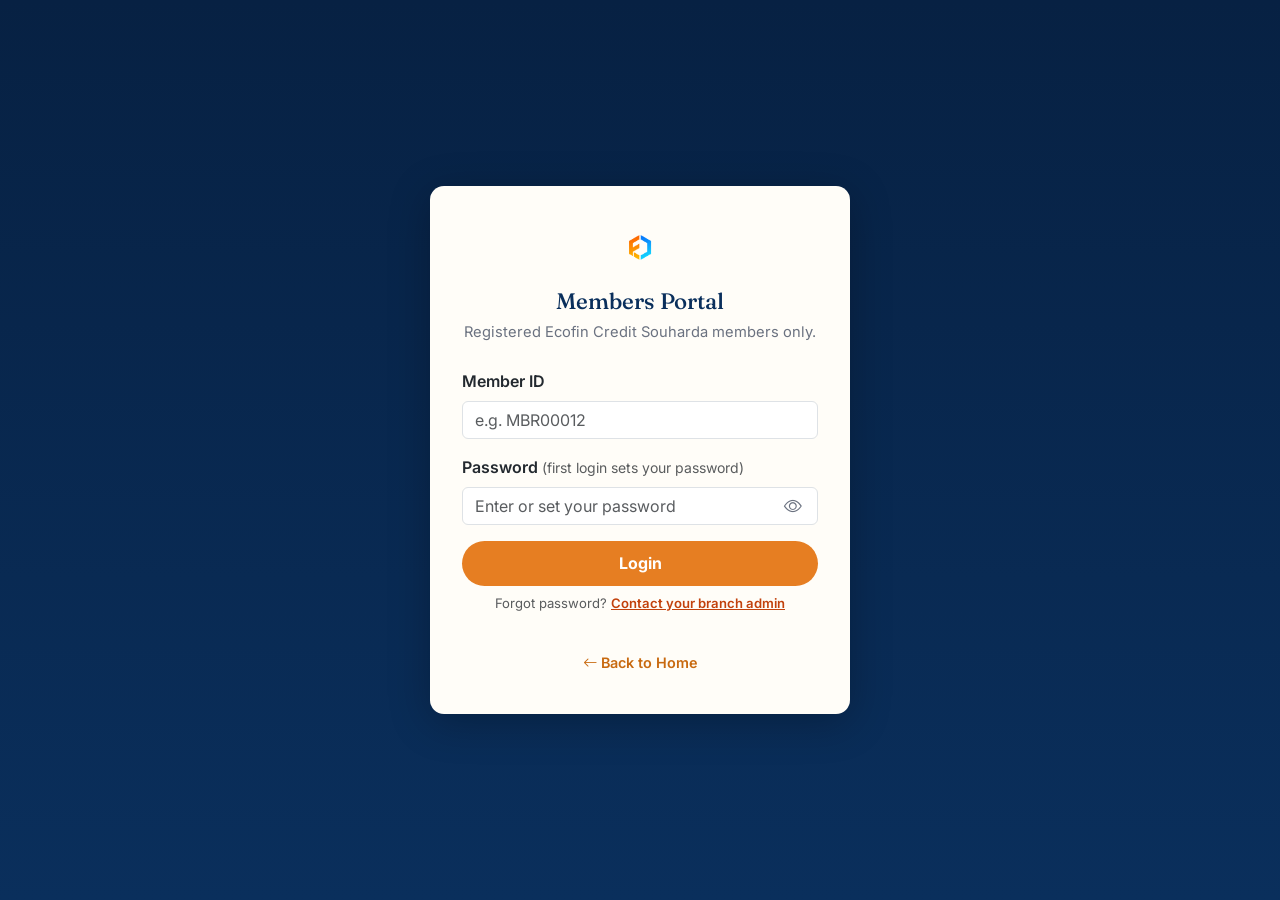
==== commit 639f1d3f: "Update members-login.html" ====
--- a/members-login.html
+++ b/members-login.html
@@ -85,6 +85,7 @@
         </div>
       </div>
       <button type="submit" id="loginBtn" class="btn btn-orange w-100">Login</button>
+      <p class="text-muted mt-2" style="font-size:0.82rem">Forgot password? <a href="contact.html" style="color:#c2410c;font-weight:600">Contact your branch admin</a></p>
       <div id="login_err" class="err-box" style="display:none"></div>
     </form>
     <a href="index.html" class="back-home"><i class="bi bi-arrow-left me-1"></i>Back to Home</a>
@@ -174,7 +175,12 @@
 async function api(action,body){
   const r=await fetch(API,{method:'POST',headers:{'Content-Type':'application/json'},body:JSON.stringify({action,...(body||{})})});
   const j=await r.json();
-  if(j.ok===false||(!r.ok&&!j.ok)) throw new Error(j.error||j.message||'Error '+r.status);
+  if(j.ok===false||!r.ok){
+    const msg=j.error||j.message||'Error '+r.status;
+    // Don't show internal token errors to members
+    if(msg.includes('sign in')||msg.includes('token')||msg.includes('Invalid token')) throw new Error('Session expired. Please log in again.');
+    throw new Error(msg);
+  }
   return j;
 }
 
@@ -244,7 +250,14 @@
     pdata.savings = pdata.savings || [];
     pdata.deposits= pdata.deposits|| [];
     renderAll();
-  }catch(e){ep.textContent='Error: '+e.message;ep.style.display='block';}
+  }catch(e){
+    if(e.message.includes('Unauthorised')||e.message.includes('log in again')){
+      ep.innerHTML='Session expired. <a href="#" onclick="doLogout()">Login again</a>';
+    } else {
+      ep.textContent='Error: '+e.message;
+    }
+    ep.style.display='block';
+  }
   finally{sp.style.display='none';}
 }
 
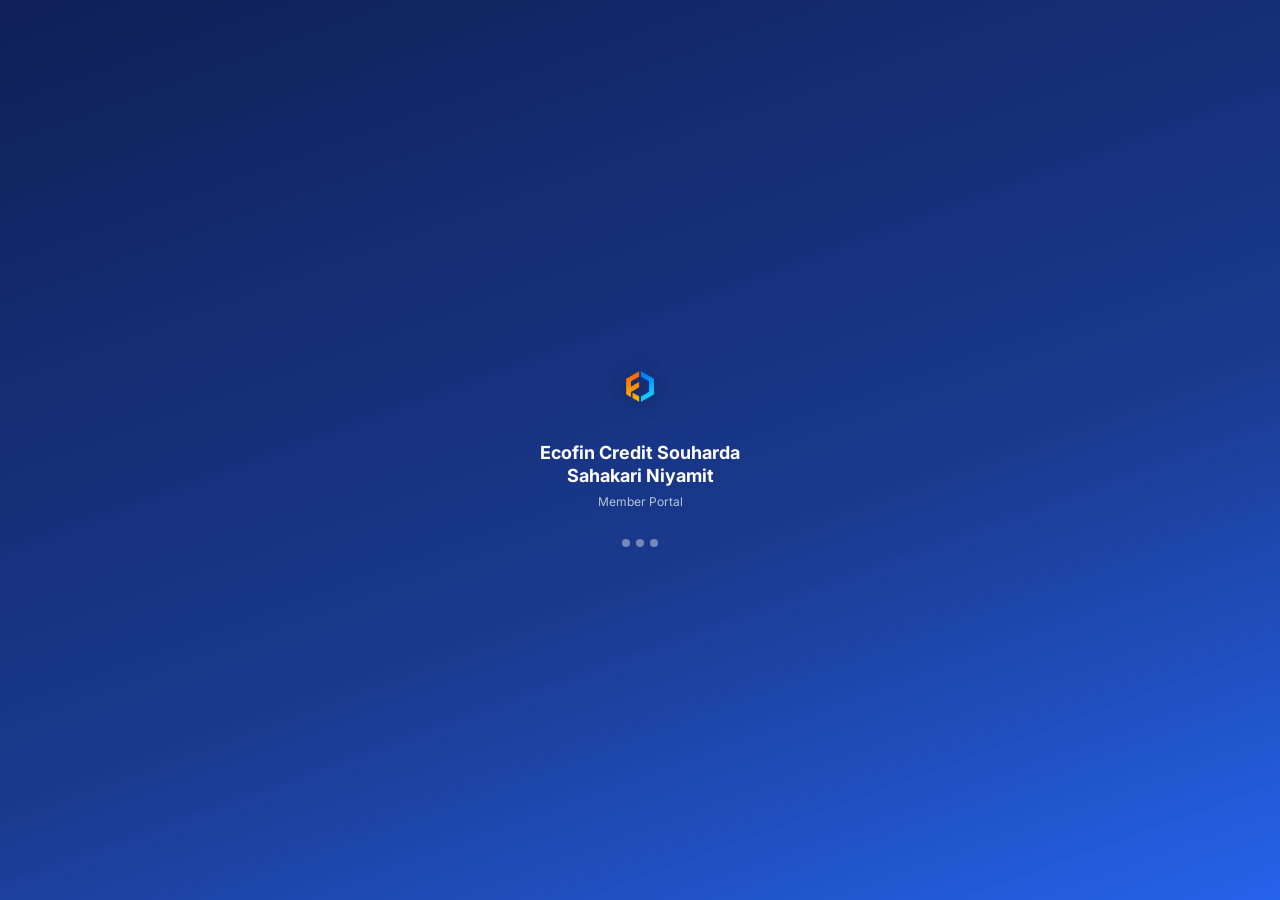
==== commit 03cf6017: "Update members-login.html" ====
--- a/members-login.html
+++ b/members-login.html
@@ -15,119 +15,227 @@
 <link rel="stylesheet" href="https://cdn.jsdelivr.net/npm/bootstrap-icons@1.11.3/font/bootstrap-icons.css">
 <link rel="stylesheet" href="css/style.css">
 <style>
-*{-webkit-tap-highlight-color:transparent;touch-action:manipulation}
-body{padding-top:0;font-family:'Inter',sans-serif}
+*{-webkit-tap-highlight-color:transparent;box-sizing:border-box}
+body{padding-top:0;font-family:'Inter',sans-serif;margin:0;background:#f1f5f9}
+
+/* SPLASH */
+#splash{position:fixed;inset:0;background:linear-gradient(160deg,#0f2057 0%,#1a3a8f 60%,#2563eb 100%);display:flex;flex-direction:column;align-items:center;justify-content:center;z-index:9999;transition:opacity .5s}
+#splash img{width:72px;height:72px;object-fit:contain;margin-bottom:16px;filter:drop-shadow(0 2px 8px rgba(0,0,0,.3))}
+#splash .bank-name{color:#fff;font-size:18px;font-weight:700;text-align:center;max-width:260px;line-height:1.3}
+#splash .tagline{color:rgba(255,255,255,.7);font-size:12px;margin-top:6px;text-align:center}
+#splash .dots{display:flex;gap:6px;margin-top:28px}
+#splash .dots span{width:8px;height:8px;border-radius:50%;background:rgba(255,255,255,.4);animation:pulse 1.2s ease-in-out infinite}
+#splash .dots span:nth-child(2){animation-delay:.2s}
+#splash .dots span:nth-child(3){animation-delay:.4s}
+@keyframes pulse{0%,100%{opacity:.3}50%{opacity:1}}
+
 /* LOGIN */
-.login-wrap{min-height:100vh;display:flex;align-items:center;justify-content:center;background:linear-gradient(180deg,var(--navy-deep,#0a1628),var(--navy,#12255e));padding:2rem 1rem}
-.login-card{background:var(--beige-card,#fff);border-radius:var(--radius,16px);padding:2.5rem 2rem;max-width:420px;width:100%;box-shadow:0 8px 40px rgba(0,0,0,.25);text-align:center}
-.login-card img{height:46px;margin-bottom:1rem}
-.login-card h1{font-family:var(--font-display,'Fraunces'),serif;font-size:1.4rem;color:var(--navy,#12255e);margin-bottom:.4rem}
-.login-card .subtitle{color:#6b7280;font-size:.92rem;margin-bottom:1.6rem}
+.login-wrap{min-height:100vh;display:flex;align-items:center;justify-content:center;background:linear-gradient(160deg,#0f2057,#1a3a8f 60%,#2563eb);padding:2rem 1rem}
+.login-card{background:#fff;border-radius:20px;padding:2rem 1.75rem;max-width:400px;width:100%;box-shadow:0 20px 60px rgba(0,0,0,.3)}
+.login-card .bank-header{text-align:center;margin-bottom:1.5rem;padding-bottom:1.25rem;border-bottom:1px solid #f1f5f9}
+.login-card .bank-header img{width:56px;height:56px;object-fit:contain;margin-bottom:10px}
+.login-card .bank-header .bname{font-size:16px;font-weight:700;color:#0f2057;line-height:1.3}
+.login-card .bank-header .tagline{font-size:11px;color:#64748b;margin-top:3px}
+.login-card h2{font-size:20px;font-weight:700;color:#0f2057;margin-bottom:4px;text-align:center}
+.login-card .sub{color:#64748b;font-size:13px;text-align:center;margin-bottom:1.5rem}
 .pw-wrap{position:relative}
 .pw-wrap input{padding-right:44px}
-.pw-eye{position:absolute;right:12px;top:50%;transform:translateY(-50%);background:none;border:none;cursor:pointer;color:#6b7280;font-size:18px;line-height:1;padding:4px}
-.back-home{display:inline-block;margin-top:1.4rem;color:var(--orange-deep,#c2410c);font-weight:600;text-decoration:none;font-size:.9rem}
+.pw-eye{position:absolute;right:12px;top:50%;transform:translateY(-50%);background:none;border:none;cursor:pointer;color:#94a3b8;font-size:18px;padding:4px;line-height:1}
+.back-home{display:block;text-align:center;margin-top:1.25rem;color:#0f2057;font-weight:600;text-decoration:none;font-size:.9rem}
+.err-box{background:#fef2f2;color:#dc2626;border:1px solid #fecaca;border-radius:10px;padding:10px 14px;font-size:13px;margin-top:10px}
+
 /* PORTAL */
-.portal-wrap{max-width:900px;margin:0 auto;padding:16px}
-.portal-header{background:linear-gradient(135deg,#1a3a8f,#1e4bb5);color:#fff;padding:16px 18px;border-radius:12px;margin-bottom:16px;display:flex;justify-content:space-between;align-items:center;flex-wrap:wrap;gap:10px}
-.portal-header h2{margin:0;font-size:17px;font-weight:700}
-.portal-nav{display:flex;gap:6px;flex-wrap:wrap;margin-bottom:16px;overflow-x:auto;padding-bottom:4px}
-.portal-nav button{padding:7px 14px;border:1px solid #d1d5db;background:#fff;border-radius:8px;font-size:12px;cursor:pointer;font-weight:600;white-space:nowrap;transition:all .15s}
-.portal-nav button.active{background:#1a3a8f;color:#fff;border-color:#1a3a8f}
-.pcard{background:#fff;border:1px solid #e5e7eb;border-radius:12px;padding:18px;margin-bottom:14px}
-.pcard h3{font-size:11px;font-weight:700;text-transform:uppercase;letter-spacing:.05em;color:#9ca3af;margin-bottom:12px}
-.stat-row{display:grid;grid-template-columns:repeat(auto-fit,minmax(130px,1fr));gap:10px;margin-bottom:14px}
-.stat-box{background:#f9fafb;border:1px solid #e5e7eb;border-radius:8px;padding:12px;text-align:center}
-.stat-box .lbl{font-size:10px;color:#6b7280;font-weight:600;text-transform:uppercase}
-.stat-box .val{font-size:18px;font-weight:700;color:#111;margin-top:3px}
-.stat-box.green .val{color:#16a34a}
-.stat-box.red .val{color:#dc2626}
-.stat-box.blue .val{color:#1d4ed8}
-.badge-s{padding:2px 8px;border-radius:10px;font-size:11px;font-weight:700;display:inline-block}
+#portal{display:none;min-height:100vh;background:#f1f5f9}
+/* Header */
+.p-header{background:linear-gradient(135deg,#0f2057,#1a3a8f);padding:20px 16px 16px;padding-top:calc(20px + env(safe-area-inset-top))}
+.p-header .bank-row{display:flex;align-items:center;gap:10px;margin-bottom:16px}
+.p-header .bank-row img{width:36px;height:36px;object-fit:contain;border-radius:8px;background:rgba(255,255,255,.15);padding:4px}
+.p-header .bank-row .bname{color:#fff;font-size:13px;font-weight:700;line-height:1.2;flex:1}
+.p-header .bank-row .bname small{display:block;font-size:10px;font-weight:400;opacity:.75}
+.p-header .welcome-row{display:flex;justify-content:space-between;align-items:flex-start}
+.p-header .welcome{color:#fff}
+.p-header .welcome .name{font-size:20px;font-weight:700}
+.p-header .welcome .mid{font-size:12px;opacity:.75;margin-top:2px}
+.p-header .hdr-btns{display:flex;gap:6px}
+.p-header .hdr-btn{background:rgba(255,255,255,.15);border:1px solid rgba(255,255,255,.3);color:#fff;font-size:12px;border-radius:8px;padding:6px 12px;cursor:pointer;white-space:nowrap}
+
+/* NAV CARDS */
+.nav-cards{display:grid;grid-template-columns:repeat(5,1fr);gap:8px;padding:16px;background:#fff;margin-bottom:8px;box-shadow:0 1px 3px rgba(0,0,0,.1)}
+.nav-card{display:flex;flex-direction:column;align-items:center;padding:10px 6px;border-radius:12px;border:2px solid transparent;background:#f8fafc;cursor:pointer;transition:all .15s;text-align:center}
+.nav-card.active{border-color:#1a3a8f;background:#eff6ff}
+.nav-card .nc-icon{font-size:22px;margin-bottom:4px;color:#64748b}
+.nav-card.active .nc-icon{color:#1a3a8f}
+.nav-card .nc-label{font-size:10px;font-weight:600;color:#64748b;line-height:1.2}
+.nav-card.active .nc-label{color:#1a3a8f}
+
+/* CONTENT */
+.p-body{padding:8px 12px 80px}
+.section-tab{display:none}
+.section-tab.active{display:block}
+
+/* CARDS */
+.pcard{background:#fff;border-radius:14px;padding:16px;margin-bottom:12px;box-shadow:0 1px 4px rgba(0,0,0,.06)}
+.pcard .card-title{font-size:11px;font-weight:700;text-transform:uppercase;letter-spacing:.05em;color:#94a3b8;margin-bottom:12px}
+.pcard .card-title i{margin-right:6px}
+
+/* STAT BOXES */
+.stat-row{display:grid;grid-template-columns:1fr 1fr;gap:10px;margin-bottom:12px}
+.stat-box{background:#f8fafc;border-radius:10px;padding:12px;text-align:center}
+.stat-box .slbl{font-size:10px;color:#64748b;font-weight:600;text-transform:uppercase}
+.stat-box .sval{font-size:17px;font-weight:700;color:#0f172a;margin-top:3px}
+.stat-box.green .sval{color:#16a34a}
+.stat-box.red .sval{color:#dc2626}
+.stat-box.blue .sval{color:#1d4ed8}
+.stat-box.amber .sval{color:#d97706}
+
+/* INFO TABLE */
+.info-table{width:100%;border-collapse:collapse}
+.info-table tr td{padding:6px 0;font-size:13px;vertical-align:top}
+.info-table tr td:first-child{color:#64748b;font-weight:500;width:45%;padding-right:8px}
+.info-table tr:not(:last-child) td{border-bottom:1px solid #f1f5f9}
+
+/* LOAN/RECEIPT TABLE */
+.rtbl{width:100%;border-collapse:collapse;font-size:12px}
+.rtbl th{background:#f8fafc;padding:8px;text-align:left;font-size:11px;font-weight:700;color:#475569;white-space:nowrap}
+.rtbl td{padding:8px;border-bottom:1px solid #f8fafc;vertical-align:middle}
+.rtbl .num{text-align:right}
+
+/* ACCORDION */
+.acc-item{border:1px solid #e2e8f0;border-radius:12px;margin-bottom:10px;overflow:hidden}
+.acc-head{display:flex;justify-content:space-between;align-items:center;padding:14px 16px;background:#fff;cursor:pointer;user-select:none}
+.acc-head:active{background:#f8fafc}
+.acc-head .ah-left{flex:1}
+.acc-head .ah-id{font-weight:700;font-size:14px;color:#0f172a}
+.acc-head .ah-sub{font-size:11px;color:#64748b;margin-top:2px}
+.acc-head .ah-right{display:flex;flex-direction:column;align-items:flex-end;gap:4px}
+.acc-body{display:none;padding:0 16px 16px;background:#fafafa;border-top:1px solid #f1f5f9}
+.acc-item.open .acc-body{display:block}
+.badge{padding:3px 10px;border-radius:20px;font-size:11px;font-weight:700;display:inline-block}
 .badge-active{background:#dbeafe;color:#1d4ed8}
 .badge-closed{background:#dcfce7;color:#16a34a}
-.rtbl{width:100%;border-collapse:collapse;font-size:12px}
-.rtbl th{background:#f3f4f6;padding:7px 10px;text-align:left;font-size:11px;font-weight:700;white-space:nowrap}
-.rtbl td{padding:7px 10px;border-bottom:1px solid #f3f4f6;white-space:nowrap}
-.rtbl .num{text-align:right}
-.section-tab{display:none}
-.section-tab.active{display:block}
-.calc-result{background:#f0fdf4;border:2px solid #16a34a;border-radius:10px;padding:16px;margin-top:14px;text-align:center}
-.calc-result .mv{font-size:26px;font-weight:800;color:#16a34a}
-.toast{position:fixed;top:20px;left:50%;transform:translateX(-50%) translateY(-80px);background:#1a3a8f;color:#fff;padding:12px 22px;border-radius:8px;font-size:13px;z-index:9999;box-shadow:0 4px 16px rgba(0,0,0,.25);transition:transform .3s}
+.badge-warn{background:#fef3c7;color:#d97706}
+
+/* CALC */
+.calc-result{background:#f0fdf4;border:2px solid #16a34a;border-radius:12px;padding:16px;margin-top:14px;text-align:center}
+.calc-result .cv{font-size:28px;font-weight:800;color:#16a34a}
+
+/* MODAL */
+.modal-overlay{display:none;position:fixed;inset:0;background:rgba(0,0,0,.5);z-index:9998;align-items:flex-end;justify-content:center;padding-bottom:env(safe-area-inset-bottom)}
+.modal-overlay.open{display:flex}
+.modal-box{background:#fff;border-radius:20px 20px 0 0;width:100%;max-width:480px;padding:24px 20px;padding-bottom:calc(24px + env(safe-area-inset-bottom));max-height:80vh;overflow-y:auto}
+.modal-box h3{font-size:16px;font-weight:700;margin-bottom:16px}
+
+/* TOAST */
+.toast{position:fixed;top:20px;left:50%;transform:translateX(-50%) translateY(-100px);background:#0f2057;color:#fff;padding:12px 20px;border-radius:12px;font-size:13px;z-index:9999;box-shadow:0 4px 20px rgba(0,0,0,.25);transition:transform .3s;white-space:nowrap}
 .toast.show{transform:translateX(-50%) translateY(0)}
-.modal-overlay{display:none;position:fixed;inset:0;background:rgba(0,0,0,.5);z-index:9998;align-items:center;justify-content:center}
-.modal-overlay.open{display:flex}
-.modal-box{background:#fff;border-radius:14px;padding:24px;max-width:380px;width:90%;margin:auto;max-height:90vh;overflow-y:auto}
-.loader{text-align:center;padding:40px;color:#6b7280}
-.err-box{background:#fee2e2;color:#dc2626;border-radius:8px;padding:12px 14px;font-size:13px;margin-top:10px}
-@media print{.portal-header,.portal-nav,.no-print{display:none!important}.pcard{box-shadow:none;border:1px solid #ccc;break-inside:avoid}body{background:#fff}}
+
+/* PRINT */
+@media print{#portal>.p-header,.nav-cards,.no-print{display:none!important}.pcard{box-shadow:none;border:1px solid #ccc;break-inside:avoid}body{background:#fff}}
 </style>
 </head>
 <body>
 
+<!-- SPLASH -->
+<div id="splash">
+  <img src="assets/Ecofin New Small trans.png" alt="" onerror="this.style.display='none'">
+  <div class="bank-name">Ecofin Credit Souharda Sahakari Niyamit</div>
+  <div class="tagline">Member Portal</div>
+  <div class="dots"><span></span><span></span><span></span></div>
+</div>
+
 <!-- LOGIN -->
-<div id="loginScreen" class="login-wrap">
-  <div class="login-card">
-    <img src="assets/Ecofin New Small trans.png" alt="Ecofin Logo">
-    <h1>Members Portal</h1>
-    <p class="subtitle">Registered Ecofin Credit Souharda members only.</p>
-    <form onsubmit="doLogin();return false;">
-      <div class="mb-3 text-start">
-        <label class="form-label fw-semibold">Member ID</label>
-        <input type="text" id="inp_member" class="form-control" placeholder="e.g. MBR00012" autocomplete="username" required>
+<div id="loginScreen" style="display:none">
+  <div class="login-wrap">
+    <div class="login-card">
+      <div class="bank-header">
+        <img src="assets/Ecofin New Small trans.png" alt="Ecofin" onerror="this.style.display='none'">
+        <div class="bname">Ecofin Credit Souharda Sahakari Niyamit</div>
+        <div class="tagline">Member Self-Service Portal</div>
       </div>
-      <div class="mb-3 text-start">
-        <label class="form-label fw-semibold">Password <small class="text-muted fw-normal">(first login sets your password)</small></label>
-        <div class="pw-wrap">
-          <input type="password" id="inp_pass" class="form-control" placeholder="Enter or set your password" autocomplete="current-password" required>
-          <button type="button" class="pw-eye" onclick="togglePw('inp_pass','eye1')"><i id="eye1" class="bi bi-eye"></i></button>
+      <h2>Member Login</h2>
+      <p class="sub">Enter your Member ID and password to continue.</p>
+      <form onsubmit="doLogin();return false;" autocomplete="on">
+        <div class="mb-3">
+          <label class="form-label fw-semibold" style="font-size:13px">Member ID</label>
+          <input type="text" id="inp_member" class="form-control" placeholder="e.g. MBR00012" autocomplete="username" required style="font-size:15px;padding:12px 14px;border-radius:10px">
         </div>
-      </div>
-      <button type="submit" id="loginBtn" class="btn btn-orange w-100">Login</button>
-      <p class="text-muted mt-2" style="font-size:0.82rem">Forgot password? <a href="contact.html" style="color:#c2410c;font-weight:600">Contact your branch admin</a></p>
-      <div id="login_err" class="err-box" style="display:none"></div>
-    </form>
-    <a href="index.html" class="back-home"><i class="bi bi-arrow-left me-1"></i>Back to Home</a>
+        <div class="mb-3">
+          <label class="form-label fw-semibold" style="font-size:13px">Password <small class="fw-normal text-muted">(first login sets your password)</small></label>
+          <div class="pw-wrap">
+            <input type="password" id="inp_pass" class="form-control" placeholder="Enter or set your password" autocomplete="current-password" required style="font-size:15px;padding:12px 14px;border-radius:10px">
+            <button type="button" class="pw-eye" onclick="togglePw('inp_pass','eye1')"><i id="eye1" class="bi bi-eye"></i></button>
+          </div>
+        </div>
+        <button type="submit" id="loginBtn" class="btn btn-orange w-100" style="padding:12px;font-size:15px;font-weight:700;border-radius:10px">Login</button>
+        <div id="login_err" class="err-box" style="display:none"></div>
+        <p class="text-center mt-3" style="font-size:12px;color:#64748b">Forgot password? <a href="contact.html" style="color:#1a3a8f;font-weight:600">Contact your branch admin</a></p>
+      </form>
+      <a href="index.html" class="back-home"><i class="bi bi-arrow-left me-1"></i>Back to Home</a>
+    </div>
   </div>
 </div>
 
 <!-- PORTAL -->
-<div id="portal" style="background:#f3f4f6;min-height:100vh;display:none">
-  <div class="portal-wrap">
-    <div class="portal-header no-print">
-      <div>
-        <div style="font-size:11px;opacity:.7">Welcome back</div>
-        <h2 id="portal_name">Member</h2>
-        <div style="font-size:11px;opacity:.7" id="portal_id"></div>
+<div id="portal">
+  <!-- HEADER -->
+  <div class="p-header">
+    <div class="bank-row">
+      <img src="assets/Ecofin New Small trans.png" alt="" onerror="this.style.display='none'">
+      <div class="bname">Ecofin Credit Souharda Sahakari Niyamit<small>Member Self-Service Portal</small></div>
+    </div>
+    <div class="welcome-row">
+      <div class="welcome">
+        <div class="name" id="portal_name">Member</div>
+        <div class="mid" id="portal_id">Loading…</div>
       </div>
-      <div style="display:flex;gap:8px;flex-wrap:wrap">
-        <button class="btn btn-sm" style="background:rgba(255,255,255,.15);color:#fff;border:1px solid rgba(255,255,255,.3);font-size:12px" onclick="openSharePortal()"><i class="bi bi-share"></i> Share</button>
-        <button class="btn btn-sm" style="background:rgba(255,255,255,.15);color:#fff;border:1px solid rgba(255,255,255,.3);font-size:12px" onclick="openChangePassword()"><i class="bi bi-key"></i> Password</button>
-        <button class="btn btn-sm" style="background:rgba(255,255,255,.15);color:#fff;border:1px solid rgba(255,255,255,.3);font-size:12px" onclick="doLogout()"><i class="bi bi-box-arrow-right"></i> Logout</button>
+      <div class="hdr-btns no-print">
+        <button class="hdr-btn" onclick="openChangePassword()"><i class="bi bi-key"></i></button>
+        <button class="hdr-btn" onclick="doLogout()"><i class="bi bi-box-arrow-right"></i></button>
       </div>
     </div>
-    <div class="portal-nav no-print">
-      <button class="active" onclick="switchTab('overview',this)">Overview</button>
-      <button onclick="switchTab('loans',this)">Loans</button>
-      <button onclick="switchTab('savings',this)">Savings</button>
-      <button onclick="switchTab('deposits',this)">Fixed Deposits</button>
-      <button onclick="switchTab('calculator',this)">Calculator</button>
-    </div>
-    <div id="portal_spinner" class="loader" style="display:none"><i class="bi bi-arrow-repeat" style="font-size:2rem"></i><br>Loading…</div>
+  </div>
+
+  <!-- NAV CARDS -->
+  <div class="nav-cards no-print">
+    <div class="nav-card active" id="nav_overview" onclick="switchTab('overview',this)">
+      <i class="bi bi-grid-1x2 nc-icon"></i>
+      <span class="nc-label">Overview</span>
+    </div>
+    <div class="nav-card" id="nav_loans" onclick="switchTab('loans',this)">
+      <i class="bi bi-cash-stack nc-icon"></i>
+      <span class="nc-label">Loans</span>
+    </div>
+    <div class="nav-card" id="nav_savings" onclick="switchTab('savings',this)">
+      <i class="bi bi-piggy-bank nc-icon"></i>
+      <span class="nc-label">Savings</span>
+    </div>
+    <div class="nav-card" id="nav_deposits" onclick="switchTab('deposits',this)">
+      <i class="bi bi-bank nc-icon"></i>
+      <span class="nc-label">FDs</span>
+    </div>
+    <div class="nav-card" id="nav_calculator" onclick="switchTab('calculator',this)">
+      <i class="bi bi-calculator nc-icon"></i>
+      <span class="nc-label">Calc</span>
+    </div>
+  </div>
+
+  <!-- BODY -->
+  <div class="p-body">
+    <div id="portal_spinner" style="text-align:center;padding:48px;display:none"><i class="bi bi-arrow-repeat" style="font-size:2.5rem;color:#1a3a8f;animation:spin 1s linear infinite"></i><p style="color:#64748b;margin-top:12px;font-size:14px">Loading your account…</p></div>
     <div id="portal_err" class="err-box" style="display:none"></div>
-    <div id="tab_overview" class="section-tab active"><div id="ov_content"></div></div>
-    <div id="tab_loans"    class="section-tab"><div id="ln_content"></div></div>
-    <div id="tab_savings"  class="section-tab"><div id="sv_content"></div></div>
-    <div id="tab_deposits" class="section-tab"><div id="dp_content"></div></div>
+
+    <div id="tab_overview"   class="section-tab active"><div id="ov_content"></div></div>
+    <div id="tab_loans"      class="section-tab"><div id="ln_content"></div></div>
+    <div id="tab_savings"    class="section-tab"><div id="sv_content"></div></div>
+    <div id="tab_deposits"   class="section-tab"><div id="dp_content"></div></div>
     <div id="tab_calculator" class="section-tab">
       <div class="pcard">
-        <h3>FD / EMI Calculator</h3>
+        <div class="card-title"><i class="bi bi-calculator"></i>FD / EMI Calculator</div>
         <div style="display:grid;grid-template-columns:1fr 1fr;gap:12px">
-          <div><label style="font-size:12px;font-weight:600">Principal (₹)</label><input type="number" id="c_p" class="form-control mt-1" placeholder="100000" oninput="runCalc()"></div>
-          <div><label style="font-size:12px;font-weight:600">Rate (% p.a.)</label><input type="number" id="c_r" class="form-control mt-1" placeholder="8" step="0.1" oninput="runCalc()"></div>
-          <div><label style="font-size:12px;font-weight:600">Tenure (Years)</label><input type="number" id="c_t" class="form-control mt-1" placeholder="2" step="0.5" oninput="runCalc()"></div>
-          <div><label style="font-size:12px;font-weight:600">Type</label>
+          <div><label style="font-size:12px;font-weight:600;color:#374151">Principal (₹)</label><input type="number" id="c_p" class="form-control mt-1" placeholder="100000" oninput="runCalc()"></div>
+          <div><label style="font-size:12px;font-weight:600;color:#374151">Rate (% p.a.)</label><input type="number" id="c_r" class="form-control mt-1" placeholder="8" step="0.1" oninput="runCalc()"></div>
+          <div><label style="font-size:12px;font-weight:600;color:#374151">Tenure (Years)</label><input type="number" id="c_t" class="form-control mt-1" placeholder="2" step="0.5" oninput="runCalc()"></div>
+          <div><label style="font-size:12px;font-weight:600;color:#374151">Type</label>
             <select id="c_type" class="form-control mt-1" onchange="runCalc()">
               <option value="fd">Fixed Deposit</option>
               <option value="flat">Loan — Flat Rate</option>
@@ -144,41 +252,36 @@
 <!-- Change Password Modal -->
 <div id="cpModal" class="modal-overlay">
   <div class="modal-box">
-    <h3 style="font-size:15px;font-weight:700;margin-bottom:16px"><i class="bi bi-key me-2"></i>Change Password</h3>
-    <div class="mb-3">
-      <label class="form-label fw-semibold" style="font-size:13px">Current Password</label>
-      <div class="pw-wrap"><input type="password" id="cp_old" class="form-control" placeholder="Current password"><button type="button" class="pw-eye" onclick="togglePw('cp_old','eye_old')"><i id="eye_old" class="bi bi-eye"></i></button></div>
-    </div>
-    <div class="mb-3">
-      <label class="form-label fw-semibold" style="font-size:13px">New Password</label>
-      <div class="pw-wrap"><input type="password" id="cp_new" class="form-control" placeholder="Min 6 characters"><button type="button" class="pw-eye" onclick="togglePw('cp_new','eye_new')"><i id="eye_new" class="bi bi-eye"></i></button></div>
-    </div>
-    <div class="mb-3">
-      <label class="form-label fw-semibold" style="font-size:13px">Confirm New Password</label>
-      <div class="pw-wrap"><input type="password" id="cp_confirm" class="form-control" placeholder="Repeat new password"><button type="button" class="pw-eye" onclick="togglePw('cp_confirm','eye_cf')"><i id="eye_cf" class="bi bi-eye"></i></button></div>
-    </div>
-    <div id="cp_err" class="err-box" style="display:none;margin-bottom:10px"></div>
+    <h3><i class="bi bi-key me-2"></i>Change Password</h3>
+    <div class="mb-3"><label class="form-label fw-semibold" style="font-size:13px">Current Password</label>
+      <div class="pw-wrap"><input type="password" id="cp_old" class="form-control" placeholder="Current password"><button type="button" class="pw-eye" onclick="togglePw('cp_old','eye_o')"><i id="eye_o" class="bi bi-eye"></i></button></div></div>
+    <div class="mb-3"><label class="form-label fw-semibold" style="font-size:13px">New Password</label>
+      <div class="pw-wrap"><input type="password" id="cp_new" class="form-control" placeholder="Min 6 characters"><button type="button" class="pw-eye" onclick="togglePw('cp_new','eye_n')"><i id="eye_n" class="bi bi-eye"></i></button></div></div>
+    <div class="mb-3"><label class="form-label fw-semibold" style="font-size:13px">Confirm Password</label>
+      <div class="pw-wrap"><input type="password" id="cp_cf" class="form-control" placeholder="Repeat new password"><button type="button" class="pw-eye" onclick="togglePw('cp_cf','eye_c')"><i id="eye_c" class="bi bi-eye"></i></button></div></div>
+    <div id="cp_err" class="err-box" style="display:none;margin-bottom:12px"></div>
     <div style="display:flex;gap:8px;justify-content:flex-end">
       <button class="btn btn-sm btn-secondary" onclick="closeModal('cpModal')">Cancel</button>
-      <button class="btn btn-sm btn-orange" onclick="doChangePassword()">Update</button>
+      <button class="btn btn-sm btn-orange" onclick="doChangePassword()">Update Password</button>
     </div>
   </div>
 </div>
 
-<!-- Toast -->
 <div id="toast" class="toast"></div>
+<style>@keyframes spin{from{transform:rotate(0)}to{transform:rotate(360deg)}}</style>
 
 <script>
 const API='https://tgopjjtamvoftzdfvzuc.supabase.co/functions/v1/api';
+const BANK='Ecofin Credit Souharda Sahakari Niyamit';
+const LOGO='assets/Ecofin New Small trans.png';
 let sess=null, pdata=null;
 
-async function api(action,body){
-  const r=await fetch(API,{method:'POST',headers:{'Content-Type':'application/json'},body:JSON.stringify({action,...(body||{})})});
+async function callAPI(action,body){
+  const r=await fetch(API,{method:'POST',headers:{'Content-Type':'application/json'},
+    body:JSON.stringify({action,...(body||{})})});
   const j=await r.json();
   if(j.ok===false||!r.ok){
-    const msg=j.error||j.message||'Error '+r.status;
-    // Don't show internal token errors to members
-    if(msg.includes('sign in')||msg.includes('token')||msg.includes('Invalid token')) throw new Error('Session expired. Please log in again.');
+    const msg=j.error||j.message||('Error '+r.status);
     throw new Error(msg);
   }
   return j;
@@ -187,47 +290,47 @@
 const inr=n=>'₹\u00a0'+Number(n||0).toLocaleString('en-IN',{maximumFractionDigits:0});
 const fmt=d=>{if(!d||d==='Completed')return d||'—';try{return new Date(d).toLocaleDateString('en-IN',{day:'2-digit',month:'short',year:'numeric'});}catch(e){return d;}};
 
-function togglePw(inputId,iconId){
-  const el=document.getElementById(inputId);
-  const ic=document.getElementById(iconId);
-  if(el.type==='password'){el.type='text';ic.className='bi bi-eye-slash';}
-  else{el.type='password';ic.className='bi bi-eye';}
+function togglePw(id,iconId){
+  const el=document.getElementById(id),ic=document.getElementById(iconId);
+  el.type=el.type==='password'?'text':'password';
+  ic.className=el.type==='password'?'bi bi-eye':'bi bi-eye-slash';
 }
 
 function toast(msg,ok=true){
   const t=document.getElementById('toast');
-  t.textContent=msg;
-  t.style.background=ok?'#1a3a8f':'#dc2626';
-  t.classList.add('show');
-  setTimeout(()=>t.classList.remove('show'),2800);
+  t.textContent=msg;t.style.background=ok?'#0f2057':'#dc2626';
+  t.classList.add('show');setTimeout(()=>t.classList.remove('show'),3000);
 }
 
 function openModal(id){document.getElementById(id).classList.add('open');}
 function closeModal(id){document.getElementById(id).classList.remove('open');}
 
+/* ── LOGIN ─────────────────────────────────────────────────── */
 async function doLogin(){
   const mid=document.getElementById('inp_member').value.trim().toUpperCase();
   const pw=document.getElementById('inp_pass').value;
   const btn=document.getElementById('loginBtn');
   const err=document.getElementById('login_err');
   err.style.display='none';
-  if(!mid||!pw){err.textContent='Please enter Member ID and password';err.style.display='block';return;}
-  btn.disabled=true;btn.innerHTML='<i class="bi bi-arrow-repeat"></i> Logging in…';
+  if(!mid||!pw){err.textContent='Please enter your Member ID and password.';err.style.display='block';return;}
+  btn.disabled=true;btn.innerHTML='<i class="bi bi-arrow-repeat"></i> Verifying…';
   try{
-    const res=await api('member_login',{memberId:mid,password:pw});
-    sess={memberId:res.memberId,memberName:res.memberName||res.name,password:pw,branch:res.branch||'',phone:res.phone||''};
+    const res=await callAPI('member_login',{memberId:mid,password:pw});
+    sess={memberId:res.memberId,memberName:res.memberName||mid,password:pw,branch:res.branch||'',phone:res.phone||''};
     sessionStorage.setItem('mSess',JSON.stringify(sess));
     showPortal(res.firstLogin);
-  }catch(e){err.textContent=e.message;err.style.display='block';}
-  finally{btn.disabled=false;btn.innerHTML='Login';}
+  }catch(e){
+    err.textContent=e.message||'Login failed. Please try again.';
+    err.style.display='block';
+  }finally{btn.disabled=false;btn.innerHTML='Login';}
 }
 
 function showPortal(firstLogin){
   document.getElementById('loginScreen').style.display='none';
   document.getElementById('portal').style.display='block';
-  document.getElementById('portal_name').textContent=sess.memberName||sess.memberId;
+  document.getElementById('portal_name').textContent=sess.memberName;
   document.getElementById('portal_id').textContent='Member ID: '+sess.memberId;
-  if(firstLogin) setTimeout(()=>toast('Welcome! Your password has been set. Please remember it for future logins.'),500);
+  if(firstLogin) setTimeout(()=>toast('Welcome! Your password has been set for future logins.'),600);
   loadData();
 }
 
@@ -235,150 +338,219 @@
   sessionStorage.removeItem('mSess');sess=null;pdata=null;
   document.getElementById('portal').style.display='none';
   document.getElementById('loginScreen').style.display='flex';
-  document.getElementById('inp_member').value='';
   document.getElementById('inp_pass').value='';
-}
-
+  document.getElementById('login_err').style.display='none';
+}
+
+/* ── DATA ──────────────────────────────────────────────────── */
 async function loadData(){
   const sp=document.getElementById('portal_spinner');
   const ep=document.getElementById('portal_err');
   sp.style.display='block';ep.style.display='none';
   try{
-    const res=await api('member_portal_data',{memberId:sess.memberId,password:sess.password});
+    const res=await callAPI('member_portal_data',{memberId:sess.memberId,password:sess.password});
     pdata=res;
-    pdata.loans   = pdata.loans   || [];
-    pdata.savings = pdata.savings || [];
-    pdata.deposits= pdata.deposits|| [];
+    pdata.loans   =pdata.loans   ||[];
+    pdata.savings =pdata.savings ||[];
+    pdata.deposits=pdata.deposits||[];
     renderAll();
   }catch(e){
-    if(e.message.includes('Unauthorised')||e.message.includes('log in again')){
-      ep.innerHTML='Session expired. <a href="#" onclick="doLogout()">Login again</a>';
+    ep.style.display='block';
+    if(e.message.includes('Unauthorised')||e.message.includes('log in')){
+      ep.innerHTML='Session expired. <a href="#" onclick="doLogout()" style="color:#dc2626;font-weight:600">Login again</a>';
     } else {
-      ep.textContent='Error: '+e.message;
+      ep.textContent='Error loading data: '+e.message;
     }
-    ep.style.display='block';
-  }
-  finally{sp.style.display='none';}
+  }finally{sp.style.display='none';}
 }
 
 function renderAll(){renderOverview();renderLoans();renderSavings();renderDeposits();}
 
-function switchTab(tab,btn){
-  document.querySelectorAll('.section-tab').forEach(el=>el.classList.remove('active'));
-  document.querySelectorAll('.portal-nav button').forEach(b=>b.classList.remove('active'));
+function switchTab(tab,el){
+  document.querySelectorAll('.section-tab').forEach(e=>e.classList.remove('active'));
+  document.querySelectorAll('.nav-card').forEach(e=>e.classList.remove('active'));
   document.getElementById('tab_'+tab).classList.add('active');
-  if(btn) btn.classList.add('active');
-}
-
-/* ── OVERVIEW ────────────────────────────────────────────────── */
+  if(el) el.classList.add('active');
+  window.scrollTo({top:0,behavior:'smooth'});
+}
+
+/* ── OVERVIEW ──────────────────────────────────────────────── */
 function renderOverview(){
   if(!pdata)return;
   const m=pdata.member||{};
-  const loanBal=(pdata.loans||[]).reduce((a,l)=>a+Number(l.balance||0),0);
-  const arrears=(pdata.loans||[]).reduce((a,l)=>a+Number(l.arrears||0),0);
-  const savBal =(pdata.savings||[]).reduce((a,s)=>a+Number(s.balance||0),0);
-  const activeL=(pdata.loans||[]).filter(l=>l.status!=='Closed').length;
+  const loanBal=(pdata.loans).reduce((a,l)=>a+Number(l.balance||0),0);
+  const arrears =(pdata.loans).reduce((a,l)=>a+Number(l.arrears||0),0);
+  const savBal  =(pdata.savings).reduce((a,s)=>a+Number(s.balance||0),0);
+  const activeL =(pdata.loans).filter(l=>l.status!=='Closed').length;
   document.getElementById('ov_content').innerHTML=
-    '<div class="pcard"><h3>Member Details</h3>'+
-    '<table class="rtbl">'+
-      tr2('Member ID',m.member_id,'Name',m.full_name)+
-      tr2('Branch',m.branch||'—','Phone',m.phone||'—')+
-      tr2('Nominee',m.nominee||'—','Share Capital',inr(m.share_capital_collected))+
-    '</table></div>'+
+    '<div class="pcard">'+
+      '<div class="card-title"><i class="bi bi-person-circle"></i>Member Details</div>'+
+      '<table class="info-table">'+
+        '<tr><td>Member ID</td><td><b>'+esc(m.member_id||'—')+'</b></td></tr>'+
+        '<tr><td>Full Name</td><td>'+esc(m.full_name||'—')+'</td></tr>'+
+        '<tr><td>Branch</td><td>'+esc(m.branch||'—')+'</td></tr>'+
+        '<tr><td>Phone</td><td>'+esc(m.phone||'—')+'</td></tr>'+
+        '<tr><td>Address</td><td>'+esc(m.address||'—')+'</td></tr>'+
+        '<tr><td>Nominee</td><td>'+esc(m.nominee||'—')+'</td></tr>'+
+        '<tr><td>Share Capital</td><td>'+inr(m.share_capital_collected)+'</td></tr>'+
+      '</table>'+
+    '</div>'+
     '<div class="stat-row">'+
       sbox('Active Loans',activeL,'blue')+
       sbox('Loan Balance',inr(loanBal),'red')+
+    '</div>'+
+    '<div class="stat-row">'+
       sbox('Arrears',inr(arrears),arrears>0?'red':'green')+
       sbox('Savings',inr(savBal),'green')+
+    '</div>'+
+    (arrears>0?'<div style="background:#fef2f2;border:1px solid #fecaca;border-radius:10px;padding:12px;font-size:13px;color:#991b1b;margin-bottom:12px"><i class="bi bi-exclamation-triangle me-2"></i>You have overdue amounts. Please contact your branch to clear arrears.</div>':'')+
+    '<div class="pcard" style="margin-top:4px">'+
+      '<div class="card-title"><i class="bi bi-building"></i>'+esc(BANK)+'</div>'+
+      '<p style="font-size:12px;color:#64748b;margin:0">For any queries, please visit your nearest branch or contact us.</p>'+
     '</div>';
 }
-function tr2(l1,v1,l2,v2){return`<tr><td style="color:#6b7280;width:30%">${l1}</td><td style="width:20%">${v1||'—'}</td><td style="color:#6b7280;width:30%">${l2}</td><td>${v2||'—'}</td></tr>`;}
-function sbox(label,val,cls){return`<div class="stat-box ${cls||''}"><div class="lbl">${label}</div><div class="val">${val}</div></div>`;}
-
-/* ── LOANS ───────────────────────────────────────────────────── */
+function esc(s){return String(s==null?'':s).replace(/&/g,'&amp;').replace(/</g,'&lt;').replace(/>/g,'&gt;');}
+function sbox(label,val,cls){return`<div class="stat-box ${cls||''}"><div class="slbl">${label}</div><div class="sval">${val}</div></div>`;}
+
+/* ── LOANS ─────────────────────────────────────────────────── */
 function renderLoans(){
   if(!pdata)return;
-  if(!pdata.loans.length){document.getElementById('ln_content').innerHTML='<div class="pcard"><p style="color:#6b7280;text-align:center;padding:24px">No loans found.</p></div>';return;}
+  if(!pdata.loans.length){document.getElementById('ln_content').innerHTML='<div class="pcard"><p style="text-align:center;color:#64748b;padding:24px">No loans found for your account.</p></div>';return;}
   let h='';
   pdata.loans.forEach((l,li)=>{
     const sts=l.status==='Closed'?'badge-closed':'badge-active';
-    h+='<div class="pcard">'+
-      '<div style="display:flex;justify-content:space-between;align-items:flex-start;margin-bottom:12px">'+
-        '<div><div style="font-size:16px;font-weight:700">'+l.loanId+'</div><div style="font-size:12px;color:#6b7280">'+l.loanType+'</div></div>'+
-        '<div style="display:flex;gap:8px;align-items:center"><span class="badge-s '+sts+'">'+l.status+'</span>'+
-          '<button class="btn btn-sm no-print" style="font-size:11px;padding:3px 10px;background:#1a3a8f;color:#fff;border:none;border-radius:6px" onclick="printPassbook('+li+')"><i class="bi bi-printer"></i> Passbook</button>'+
+    h+='<div class="acc-item" id="loan_acc_'+li+'">'+
+      '<div class="acc-head" onclick="toggleAcc(\'loan_acc_'+li+'\')">'+
+        '<div class="ah-left">'+
+          '<div class="ah-id">'+esc(l.loanId)+'</div>'+
+          '<div class="ah-sub">'+esc(l.loanType)+' · '+inr(l.amount)+'</div>'+
+        '</div>'+
+        '<div class="ah-right">'+
+          '<span class="badge '+sts+'">'+esc(l.status)+'</span>'+
+          '<span style="font-size:12px;color:'+(l.arrears>0?'#dc2626':'#64748b')+'">'+
+            (l.arrears>0?'Arrears: '+inr(l.arrears):'Balance: '+inr(l.balance))+
+          '</span>'+
+          '<i class="bi bi-chevron-down" style="font-size:12px;color:#94a3b8"></i>'+
         '</div>'+
       '</div>'+
-      '<div class="stat-row">'+
-        sbox('Principal',inr(l.amount),'blue')+
-        sbox('Total Repayable',inr(l.totalRepayable),'')+
-        sbox('Total Paid',inr(l.totalPaid),'green')+
-        sbox('Balance',inr(l.balance),l.balance>0?'red':'green')+
-        (l.arrears>0?sbox('Arrears',inr(l.arrears),'red'):'')+
+      '<div class="acc-body">'+
+        '<div class="stat-row" style="margin-top:12px">'+
+          sbox('Total Repayable',inr(l.totalRepayable),'')+
+          sbox('Total Paid',inr(l.totalPaid),'green')+
+        '</div>'+
+        '<div class="stat-row">'+
+          sbox('Balance',inr(l.balance),l.balance>0?'red':'green')+
+          (l.arrears>0?sbox('Arrears',inr(l.arrears),'red'):sbox('Next Due',fmt(l.nextDue),''))+
+        '</div>'+
+        '<table class="info-table" style="margin-bottom:12px">'+
+          '<tr><td>Rate</td><td>'+esc(l.rateAnnual)+'% p.a. ('+esc(l.method)+')</td></tr>'+
+          '<tr><td>Frequency</td><td>'+esc(l.frequency)+' · EMI: '+inr(l.effEMI)+'</td></tr>'+
+          '<tr><td>Tenure</td><td>'+esc(l.tenureMonths)+' months</td></tr>'+
+          '<tr><td>Disbursed</td><td>'+fmt(l.disbursementDate)+'</td></tr>'+
+          '<tr><td>Next Due</td><td>'+fmt(l.nextDue)+'</td></tr>'+
+        '</table>'+
+        '<div style="display:flex;gap:8px;margin-bottom:12px" class="no-print">'+
+          '<button class="btn btn-sm" style="background:#1a3a8f;color:#fff;border:none;border-radius:8px;font-size:12px;padding:7px 14px" onclick="printPassbook('+li+')"><i class="bi bi-printer me-1"></i>Passbook</button>'+
+        '</div>'+
+        (l.receipts&&l.receipts.length?
+          '<div style="font-size:11px;font-weight:700;text-transform:uppercase;letter-spacing:.04em;color:#94a3b8;margin-bottom:8px">Payment History</div>'+
+          '<div style="overflow-x:auto;-webkit-overflow-scrolling:touch"><table class="rtbl">'+
+            '<thead><tr><th>#</th><th>Date</th><th class="num">Amount</th><th>Mode</th><th class="no-print"></th></tr></thead><tbody>'+
+            l.receipts.map((r,i)=>'<tr>'+
+              '<td style="font-size:11px;color:#64748b">'+esc(r.receiptNo)+'</td>'+
+              '<td>'+esc(r.date)+'</td>'+
+              '<td class="num">'+inr(r.amount)+'</td>'+
+              '<td>'+esc(r.mode||'')+'</td>'+
+              '<td class="no-print"><button class="btn btn-sm" style="font-size:10px;padding:2px 8px;border:1px solid #e2e8f0;border-radius:6px" onclick="printReceipt(\''+esc(l.loanId)+'\','+i+','+li+')"><i class="bi bi-printer"></i></button></td>'+
+              '</tr>').join('')+
+          '</tbody></table></div>':
+          '<p style="color:#94a3b8;font-size:13px;text-align:center;padding:12px">No payments recorded yet.</p>')+
       '</div>'+
-      '<table class="rtbl" style="margin-bottom:12px">'+
-        tr2('Rate',l.rateAnnual+'% p.a. ('+l.method+')','Frequency',l.frequency)+
-        tr2('Tenure',l.tenureMonths+' mo','EMI',inr(l.effEMI))+
-        tr2('Disbursed',fmt(l.disbursementDate),'Next Due',fmt(l.nextDue))+
-      '</table>'+
-      (l.receipts&&l.receipts.length?
-        '<h3 style="font-size:11px;font-weight:700;color:#9ca3af;text-transform:uppercase;letter-spacing:.04em;margin-bottom:8px">Payment History</h3>'+
-        '<div style="overflow-x:auto"><table class="rtbl"><thead><tr><th>#</th><th>Receipt No</th><th>Date</th><th class="num">Amount</th><th>Mode</th><th class="no-print"></th></tr></thead><tbody>'+
-        l.receipts.map((r,i)=>'<tr><td>'+(i+1)+'</td><td style="font-size:11px">'+r.receiptNo+'</td><td>'+r.date+'</td><td class="num">'+inr(r.amount)+'</td><td>'+r.mode+'</td>'+
-          '<td class="no-print"><button class="btn btn-sm" style="font-size:10px;padding:1px 7px;border:1px solid #d1d5db" onclick="printReceipt(\''+l.loanId+'\','+i+','+li+')"><i class="bi bi-printer"></i></button></td></tr>').join('')+
-        '</tbody></table></div>':'')+
-      '</div>';
+    '</div>';
   });
   document.getElementById('ln_content').innerHTML=h;
 }
 
-/* ── SAVINGS ─────────────────────────────────────────────────── */
+/* ── SAVINGS ───────────────────────────────────────────────── */
 function renderSavings(){
   if(!pdata)return;
-  if(!pdata.savings.length){document.getElementById('sv_content').innerHTML='<div class="pcard"><p style="color:#6b7280;text-align:center;padding:24px">No savings accounts.</p></div>';return;}
+  if(!pdata.savings.length){document.getElementById('sv_content').innerHTML='<div class="pcard"><p style="text-align:center;color:#64748b;padding:24px">No savings accounts found.</p></div>';return;}
   let h='';
   pdata.savings.forEach((s,si)=>{
-    h+='<div class="pcard">'+
-      '<div style="display:flex;justify-content:space-between;align-items:center;margin-bottom:12px">'+
-        '<div><div style="font-size:16px;font-weight:700">'+s.savingsId+'</div><div style="font-size:12px;color:#6b7280">Savings Account</div></div>'+
-        '<div style="display:flex;gap:8px;align-items:center">'+
-          '<div style="text-align:right"><div style="font-size:20px;font-weight:800;color:#16a34a">'+inr(s.balance)+'</div><div style="font-size:11px;color:#6b7280">Balance</div></div>'+
-          '<button class="btn btn-sm no-print" style="font-size:11px;padding:3px 10px;background:#1a3a8f;color:#fff;border:none;border-radius:6px" onclick="printSavingsPassbook('+si+')"><i class="bi bi-printer"></i> Passbook</button>'+
+    h+='<div class="acc-item" id="sav_acc_'+si+'">'+
+      '<div class="acc-head" onclick="toggleAcc(\'sav_acc_'+si+'\')">'+
+        '<div class="ah-left">'+
+          '<div class="ah-id">'+esc(s.savingsId)+'</div>'+
+          '<div class="ah-sub">Savings Account</div>'+
+        '</div>'+
+        '<div class="ah-right">'+
+          '<div style="font-size:18px;font-weight:700;color:#16a34a">'+inr(s.balance)+'</div>'+
+          '<i class="bi bi-chevron-down" style="font-size:12px;color:#94a3b8"></i>'+
         '</div>'+
       '</div>'+
-      '<table class="rtbl" style="margin-bottom:12px">'+
-        tr2('Rate',s.rate+'% p.a.','Min Balance',inr(s.minBalance))+
-        tr2('Nominee',s.nominee||'—','','')+ 
-      '</table>'+
-      (s.transactions&&s.transactions.length?
-        '<h3 style="font-size:11px;font-weight:700;color:#9ca3af;text-transform:uppercase;letter-spacing:.04em;margin-bottom:8px">Recent Transactions</h3>'+
-        '<div style="overflow-x:auto"><table class="rtbl"><thead><tr><th>Date</th><th>Type</th><th class="num">Amount</th><th class="num">Balance</th></tr></thead><tbody>'+
-        s.transactions.slice(0,30).map(t=>'<tr><td>'+t.date+'</td><td>'+t.type+'</td><td class="num">'+inr(t.amount)+'</td><td class="num">'+inr(t.balance||0)+'</td></tr>').join('')+
-        '</tbody></table></div>':'')+
-      '</div>';
+      '<div class="acc-body">'+
+        '<table class="info-table" style="margin:12px 0">'+
+          '<tr><td>Interest Rate</td><td>'+s.rate+'% p.a.</td></tr>'+
+          '<tr><td>Min Balance</td><td>'+inr(s.minBalance)+'</td></tr>'+
+          '<tr><td>Nominee</td><td>'+esc(s.nominee||'—')+'</td></tr>'+
+        '</table>'+
+        '<button class="btn btn-sm no-print" style="background:#1a3a8f;color:#fff;border:none;border-radius:8px;font-size:12px;padding:7px 14px;margin-bottom:12px" onclick="printSavingsPassbook('+si+')"><i class="bi bi-printer me-1"></i>Passbook</button>'+
+        (s.transactions&&s.transactions.length?
+          '<div style="overflow-x:auto;-webkit-overflow-scrolling:touch"><table class="rtbl"><thead><tr><th>Date</th><th>Type</th><th class="num">Amount</th><th class="num">Balance</th></tr></thead><tbody>'+
+          s.transactions.slice(0,30).map(t=>'<tr><td>'+esc(t.date||'')+'</td><td>'+esc(t.type||'')+'</td><td class="num">'+inr(t.amount)+'</td><td class="num">'+inr(t.balance||0)+'</td></tr>').join('')+
+          '</tbody></table></div>':'<p style="color:#94a3b8;font-size:13px;text-align:center;padding:12px">No transactions yet.</p>')+
+      '</div>'+
+    '</div>';
   });
   document.getElementById('sv_content').innerHTML=h;
 }
 
-/* ── DEPOSITS ────────────────────────────────────────────────── */
+/* ── DEPOSITS ──────────────────────────────────────────────── */
 function renderDeposits(){
   if(!pdata)return;
-  if(!pdata.deposits.length){document.getElementById('dp_content').innerHTML='<div class="pcard"><p style="color:#6b7280;text-align:center;padding:24px">No fixed deposits.</p></div>';return;}
+  if(!pdata.deposits.length){document.getElementById('dp_content').innerHTML='<div class="pcard"><p style="text-align:center;color:#64748b;padding:24px">No fixed deposits found.</p></div>';return;}
   let h='';
   pdata.deposits.forEach(d=>{
-    h+='<div class="pcard">'+
-      '<div style="display:flex;justify-content:space-between;align-items:flex-start;margin-bottom:12px">'+
-        '<div><div style="font-size:16px;font-weight:700">'+d.depositId+'</div><div style="font-size:12px;color:#6b7280">'+d.type+'</div></div>'+
-        '<span class="badge-s '+(d.status==='Active'?'badge-active':'badge-closed')+'">'+d.status+'</span>'+
+    h+='<div class="acc-item" id="dep_acc_'+d.depositId+'">'+
+      '<div class="acc-head" onclick="toggleAcc(\'dep_acc_'+d.depositId+'\')">'+
+        '<div class="ah-left">'+
+          '<div class="ah-id">'+esc(d.depositId)+'</div>'+
+          '<div class="ah-sub">'+esc(d.type)+'</div>'+
+        '</div>'+
+        '<div class="ah-right">'+
+          '<span class="badge '+(d.status==='Active'?'badge-active':'badge-closed')+'">'+esc(d.status)+'</span>'+
+          '<span style="font-size:13px;font-weight:600;color:#374151">'+inr(d.amount)+'</span>'+
+          '<i class="bi bi-chevron-down" style="font-size:12px;color:#94a3b8"></i>'+
+        '</div>'+
       '</div>'+
-      '<div class="stat-row">'+sbox('Principal',inr(d.amount),'blue')+sbox('Rate',d.rateAnnual+'%','')+sbox('Maturity Amount',inr(d.maturityAmount),'green')+'</div>'+
-      '<table class="rtbl">'+tr2('Start',fmt(d.startDate),'Maturity','<b>'+d.maturityDate+'</b>')+tr2('Tenure',d.tenureMonths+' months','','')+'</table>'+
-      '</div>';
+      '<div class="acc-body">'+
+        '<div class="stat-row" style="margin-top:12px">'+
+          sbox('Principal',inr(d.amount),'blue')+
+          sbox('Maturity',inr(d.maturityAmount),'green')+
+        '</div>'+
+        '<table class="info-table">'+
+          '<tr><td>Rate</td><td>'+d.rateAnnual+'% p.a.</td></tr>'+
+          '<tr><td>Tenure</td><td>'+d.tenureMonths+' months</td></tr>'+
+          '<tr><td>Start Date</td><td>'+fmt(d.startDate)+'</td></tr>'+
+          '<tr><td>Maturity Date</td><td><b>'+esc(d.maturityDate)+'</b></td></tr>'+
+        '</table>'+
+      '</div>'+
+    '</div>';
   });
   document.getElementById('dp_content').innerHTML=h;
 }
 
-/* ── CALCULATOR ──────────────────────────────────────────────── */
+/* ── ACCORDION ─────────────────────────────────────────────── */
+function toggleAcc(id){
+  const el=document.getElementById(id);
+  if(!el)return;
+  const wasOpen=el.classList.contains('open');
+  el.classList.toggle('open');
+  const icon=el.querySelector('.bi-chevron-down,.bi-chevron-up');
+  if(icon){icon.className=el.classList.contains('open')?'bi bi-chevron-up':'bi bi-chevron-down';icon.style.fontSize='12px';icon.style.color='#94a3b8';}
+}
+
+/* ── CALCULATOR ────────────────────────────────────────────── */
 function runCalc(){
   const P=Number(document.getElementById('c_p').value||0);
   const r=Number(document.getElementById('c_r').value||0);
@@ -387,132 +559,114 @@
   const el=document.getElementById('calc_result');
   if(!P||!r||!t){el.style.display='none';return;}
   el.style.display='block';
-  let main='',sub='';
-  if(type==='fd'){
-    const int=P*(r/100)*t;const mat=P+int;
-    main=inr(mat);sub='Maturity Amount · Interest earned: '+inr(int);
-  } else if(type==='flat'){
-    const int=P*(r/100)*t;const tot=P+int;const emi=Math.round(tot/(t*12));
-    main=inr(emi);sub='Monthly EMI · Total payable: '+inr(tot)+' · Interest: '+inr(int);
-  } else {
-    const mrate=r/100/12;const N=Math.round(t*12);
-    const emi=mrate===0?Math.round(P/N):Math.round(P*mrate*Math.pow(1+mrate,N)/(Math.pow(1+mrate,N)-1));
-    main=inr(emi);sub='Monthly EMI (Reducing) · Total: '+inr(emi*N)+' · Interest: '+inr(emi*N-P);
-  }
-  el.innerHTML='<div class="mv">'+main+'</div><div style="font-size:12px;color:#374151;margin-top:8px">'+sub+'</div>';
-}
-
-/* ── PRINT FUNCTIONS ─────────────────────────────────────────── */
-const BANK='Ecofin Credit Souharda Sahakari Niyamit';
-const LOGO='assets/Ecofin New Small trans.png';
-
-function printPassbook(loanIdx){
-  const l=pdata.loans[loanIdx];if(!l)return;
+  let cv='',sub='';
+  if(type==='fd'){const int=P*(r/100)*t;cv=inr(P+int);sub='Maturity · Interest: '+inr(int);}
+  else if(type==='flat'){const int=P*(r/100)*t;const tot=P+int;const emi=Math.round(tot/(t*12));cv=inr(emi);sub='Monthly EMI · Total: '+inr(tot);}
+  else{const mr=r/100/12;const N=Math.round(t*12);const emi=mr===0?Math.round(P/N):Math.round(P*mr*Math.pow(1+mr,N)/(Math.pow(1+mr,N)-1));cv=inr(emi);sub='Monthly EMI · Total: '+inr(emi*N);}
+  el.innerHTML='<div class="cv">'+cv+'</div><div style="font-size:12px;color:#374151;margin-top:8px">'+sub+'</div>';
+}
+
+/* ── PRINT ─────────────────────────────────────────────────── */
+function printPassbook(li){
+  const l=pdata.loans[li];if(!l)return;
   const now=new Date().toLocaleDateString('en-IN',{day:'2-digit',month:'long',year:'numeric'});
-  let rows=(l.receipts||[]).map((r,i)=>`<tr><td>${i+1}</td><td>${r.receiptNo}</td><td>${r.date}</td><td style="text-align:right">${inr(r.amount)}</td><td>${r.mode||''}</td>${r.penalty>0?`<td>${inr(r.penalty)}</td>`:'<td>—</td>'}</tr>`).join('');
-  printWindow(
-    `<div style="text-align:center;border-bottom:2px solid #1a3a8f;padding-bottom:12px;margin-bottom:14px">
-      <img src="${LOGO}" style="height:50px;object-fit:contain" onerror="this.style.display='none'">
-      <div style="font-size:18px;font-weight:800;color:#1a3a8f;margin-top:4px">${BANK}</div>
-      <div style="font-size:11px;color:#555">Loan Account Passbook</div>
-    </div>
-    <table style="width:100%;border-collapse:collapse;font-size:10px;margin-bottom:14px"><tbody>
-      <tr><td style="width:35%;color:#555;padding:4px 8px;font-weight:600">Loan ID</td><td>${l.loanId}</td><td style="width:35%;color:#555;padding:4px 8px;font-weight:600">Member</td><td>${sess.memberName}</td></tr>
-      <tr><td style="color:#555;padding:4px 8px;font-weight:600">Principal</td><td>${inr(l.amount)}</td><td style="color:#555;padding:4px 8px;font-weight:600">EMI</td><td>${inr(l.effEMI)}</td></tr>
-      <tr><td style="color:#555;padding:4px 8px;font-weight:600">Total Repayable</td><td>${inr(l.totalRepayable)}</td><td style="color:#555;padding:4px 8px;font-weight:600">Balance</td><td style="font-weight:700;color:${l.balance>0?'#dc2626':'#16a34a'}">${inr(l.balance)}</td></tr>
-    </tbody></table>
-    <table style="width:100%;border-collapse:collapse;font-size:10px"><thead><tr style="background:#1a3a8f;color:#fff"><th style="padding:5px 8px">#</th><th>Receipt No</th><th>Date</th><th style="text-align:right">Amount</th><th>Mode</th><th>Penalty</th></tr></thead><tbody>${rows}</tbody></table>
-    <div style="margin-top:30px;display:flex;justify-content:flex-end"><div style="text-align:center"><div style="border-top:1px solid #333;width:160px;margin-bottom:4px"></div>Authorised Signatory<br><b>${BANK}</b></div></div>
-    <div style="margin-top:12px;border-top:1px solid #e5e7eb;padding-top:5px;font-size:8px;color:#9ca3af;text-align:center">Printed on ${now} · ${BANK}</div>`
-  );
+  const rows=(l.receipts||[]).map((r,i)=>'<tr><td>'+(i+1)+'</td><td style="font-size:9px">'+r.receiptNo+'</td><td>'+r.date+'</td><td style="text-align:right">'+inr(r.amount)+'</td><td>'+r.mode+'</td></tr>').join('');
+  printWin(`<div style="text-align:center;border-bottom:2px solid #0f2057;padding-bottom:12px;margin-bottom:14px"><img src="${LOGO}" style="height:48px;object-fit:contain" onerror="this.style.display='none'"><div style="font-size:18px;font-weight:800;color:#0f2057;margin-top:6px">${esc(BANK)}</div><div style="font-size:11px;color:#555">Loan Account Passbook</div></div>
+  <table style="width:100%;border-collapse:collapse;font-size:10px;margin-bottom:12px"><tbody>
+    <tr><td style="width:35%;color:#555;padding:4px 8px;font-weight:600">Loan ID</td><td>${esc(l.loanId)}</td><td style="color:#555;padding:4px 8px;font-weight:600">Member</td><td>${esc(sess.memberName)}</td></tr>
+    <tr><td style="color:#555;padding:4px 8px;font-weight:600">Principal</td><td>${inr(l.amount)}</td><td style="color:#555;padding:4px 8px;font-weight:600">EMI</td><td>${inr(l.effEMI)}</td></tr>
+    <tr><td style="color:#555;padding:4px 8px;font-weight:600">Total Repayable</td><td>${inr(l.totalRepayable)}</td><td style="color:#555;padding:4px 8px;font-weight:600">Balance</td><td style="color:${l.balance>0?'#dc2626':'#16a34a'};font-weight:700">${inr(l.balance)}</td></tr>
+  </tbody></table>
+  ${rows?'<table style="width:100%;border-collapse:collapse;font-size:10px"><thead><tr style="background:#0f2057;color:#fff"><th style="padding:5px 6px">#</th><th>Receipt No</th><th>Date</th><th style="text-align:right">Amount</th><th>Mode</th></tr></thead><tbody>'+rows+'</tbody></table>':'<p style="text-align:center;color:#6b7280;font-size:11px">No payments recorded.</p>'}
+  <div style="margin-top:28px;display:flex;justify-content:flex-end"><div style="text-align:center"><div style="border-top:1px solid #333;width:160px;margin-bottom:4px"></div>Authorised Signatory<br><b>${esc(BANK)}</b></div></div>
+  <div style="margin-top:12px;border-top:1px solid #e5e7eb;padding-top:5px;font-size:8px;color:#9ca3af;text-align:center">Printed ${now} · ${esc(BANK)}</div>`);
 }
 
 function printSavingsPassbook(si){
   const s=pdata.savings[si];if(!s)return;
   const now=new Date().toLocaleDateString('en-IN',{day:'2-digit',month:'long',year:'numeric'});
-  let rows=(s.transactions||[]).slice(0,50).map((t,i)=>`<tr><td>${i+1}</td><td>${t.date}</td><td>${t.type||''}</td><td style="text-align:right">${inr(t.amount)}</td><td style="text-align:right">${inr(t.balance||0)}</td></tr>`).join('');
-  printWindow(
-    `<div style="text-align:center;border-bottom:2px solid #1a3a8f;padding-bottom:12px;margin-bottom:14px">
-      <img src="${LOGO}" style="height:50px;object-fit:contain" onerror="this.style.display='none'">
-      <div style="font-size:18px;font-weight:800;color:#1a3a8f;margin-top:4px">${BANK}</div>
-      <div style="font-size:11px;color:#555">Savings Account Passbook</div>
-    </div>
-    <table style="width:100%;border-collapse:collapse;font-size:10px;margin-bottom:14px"><tbody>
-      <tr><td style="width:35%;color:#555;padding:4px 8px;font-weight:600">Account ID</td><td>${s.savingsId}</td><td style="width:35%;color:#555;padding:4px 8px;font-weight:600">Member</td><td>${sess.memberName}</td></tr>
-      <tr><td style="color:#555;padding:4px 8px;font-weight:600">Rate</td><td>${s.rate}% p.a.</td><td style="color:#555;padding:4px 8px;font-weight:600">Balance</td><td style="font-weight:700;color:#16a34a">${inr(s.balance)}</td></tr>
-    </tbody></table>
-    ${rows?`<table style="width:100%;border-collapse:collapse;font-size:10px"><thead><tr style="background:#1a3a8f;color:#fff"><th style="padding:5px 8px">#</th><th>Date</th><th>Type</th><th style="text-align:right">Amount</th><th style="text-align:right">Balance</th></tr></thead><tbody>${rows}</tbody></table>`:'<p style="text-align:center;color:#6b7280;font-size:11px">No transactions recorded.</p>'}
-    <div style="margin-top:30px;display:flex;justify-content:flex-end"><div style="text-align:center"><div style="border-top:1px solid #333;width:160px;margin-bottom:4px"></div>Authorised Signatory<br><b>${BANK}</b></div></div>
-    <div style="margin-top:12px;border-top:1px solid #e5e7eb;padding-top:5px;font-size:8px;color:#9ca3af;text-align:center">Printed on ${now} · ${BANK}</div>`
-  );
-}
-
-function printReceipt(loanId,receiptIdx,loanIdx){
-  const l=pdata.loans[loanIdx];const r=(l.receipts||[])[receiptIdx];if(!r)return;
-  const now=new Date().toLocaleDateString('en-IN',{day:'2-digit',month:'long',year:'numeric'});
+  const rows=(s.transactions||[]).slice(0,50).map((t,i)=>'<tr><td>'+(i+1)+'</td><td>'+esc(t.date||'')+'</td><td>'+esc(t.type||'')+'</td><td style="text-align:right">'+inr(t.amount)+'</td><td style="text-align:right">'+inr(t.balance||0)+'</td></tr>').join('');
+  printWin(`<div style="text-align:center;border-bottom:2px solid #0f2057;padding-bottom:12px;margin-bottom:14px"><img src="${LOGO}" style="height:48px;object-fit:contain" onerror="this.style.display='none'"><div style="font-size:18px;font-weight:800;color:#0f2057;margin-top:6px">${esc(BANK)}</div><div style="font-size:11px;color:#555">Savings Account Passbook</div></div>
+  <table style="width:100%;border-collapse:collapse;font-size:10px;margin-bottom:12px"><tbody>
+    <tr><td style="width:35%;color:#555;padding:4px 8px;font-weight:600">Account ID</td><td>${esc(s.savingsId)}</td><td style="color:#555;padding:4px 8px;font-weight:600">Member</td><td>${esc(sess.memberName)}</td></tr>
+    <tr><td style="color:#555;padding:4px 8px;font-weight:600">Rate</td><td>${s.rate}% p.a.</td><td style="color:#555;padding:4px 8px;font-weight:600">Balance</td><td style="color:#16a34a;font-weight:700">${inr(s.balance)}</td></tr>
+  </tbody></table>
+  ${rows?'<table style="width:100%;border-collapse:collapse;font-size:10px"><thead><tr style="background:#0f2057;color:#fff"><th style="padding:5px 6px">#</th><th>Date</th><th>Type</th><th style="text-align:right">Amount</th><th style="text-align:right">Balance</th></tr></thead><tbody>'+rows+'</tbody></table>':'<p style="text-align:center;color:#6b7280;font-size:11px;padding:16px">No transactions recorded.</p>'}
+  <div style="margin-top:28px;display:flex;justify-content:flex-end"><div style="text-align:center"><div style="border-top:1px solid #333;width:160px;margin-bottom:4px"></div>Authorised Signatory<br><b>${esc(BANK)}</b></div></div>
+  <div style="margin-top:12px;border-top:1px solid #e5e7eb;padding-top:5px;font-size:8px;color:#9ca3af;text-align:center">Printed ${now} · ${esc(BANK)}</div>`);
+}
+
+function printReceipt(loanId,ri,li){
+  const l=pdata.loans[li];const r=(l.receipts||[])[ri];if(!r)return;
   const D='--------------------------------';
-  printWindow(
-    `<div style="max-width:280px;margin:0 auto;font-family:'Courier New',monospace;font-size:8pt">
-      <div style="text-align:center">
-        <img src="${LOGO}" style="width:36px;height:36px;object-fit:contain" onerror="this.style.display='none'">
-        <div style="font-size:10pt;font-weight:bold;margin:2px 0">${BANK}</div>
-        <div style="font-size:7pt;margin-bottom:4px">Payment Receipt</div>
-      </div>
-      <pre style="font-size:7.5pt;white-space:pre;line-height:1.4">${D}
-Receipt : ${r.receiptNo}
-Date    : ${r.date}
-Loan ID : ${loanId}
-Member  : ${sess.memberName} (${sess.memberId})
+  printWin(`<div style="max-width:280px;margin:0 auto;font-family:'Courier New',monospace;font-size:8pt">
+    <div style="text-align:center"><img src="${LOGO}" style="width:34px;height:34px;object-fit:contain" onerror="this.style.display='none'">
+    <div style="font-size:10pt;font-weight:bold;margin:3px 0">${esc(BANK)}</div>
+    <div style="font-size:7pt">Payment Receipt</div></div>
+    <pre style="font-size:7.5pt;white-space:pre;line-height:1.45;margin-top:6px">${D}
+Receipt : ${esc(r.receiptNo)}
+Date    : ${esc(r.date)}
+Loan ID : ${esc(loanId)}
+Member  : ${esc(sess.memberName)}
+ID      : ${esc(sess.memberId)}
 ${D}
 Amount  : ${inr(r.amount)}
-Mode    : ${r.mode||'—'}
-${r.penalty>0?'Penalty : '+inr(r.penalty)+'\n':''}Balance : ${inr(l.balance)}
+Mode    : ${esc(r.mode||'—')}${r.penalty>0?'\nPenalty : '+inr(r.penalty):''}
+Balance : ${inr(l.balance)}
 ${D}
         ** THANK YOU **
   Computer Generated Receipt
-     No Signature Required</pre>
-    </div>`,
-    '@page{size:76mm auto;margin:2mm 3mm}'
-  );
-}
-
-function printWindow(body, extraCss=''){
+     No Signature Required</pre></div>`,
+    '@page{size:76mm auto;margin:2mm 3mm}');
+}
+
+function printWin(body,extra=''){
   const w=window.open('','_blank','width=700,height=900');
   if(!w){toast('Allow popups to print','false');return;}
-  w.document.write(`<!DOCTYPE html><html><head><meta charset="utf-8"><style>*{box-sizing:border-box}body{font-family:Arial,sans-serif;font-size:10px;margin:0;padding:12px}table{border-collapse:collapse;width:100%}td,th{font-size:10px;padding:4px 6px}${extraCss}@media print{button{display:none}}</style></head><body>${body}<div style="text-align:center;margin-top:20px;padding-top:10px"><button onclick="window.print()" style="padding:8px 24px;font-size:12px;cursor:pointer;margin-right:8px">🖨 Print</button><button onclick="window.close()" style="padding:8px 16px;font-size:12px;cursor:pointer">Close</button></div></body></html>`);
+  w.document.write('<!DOCTYPE html><html><head><meta charset="utf-8"><style>*{box-sizing:border-box}body{font-family:Arial,sans-serif;font-size:10px;margin:0;padding:10px}'+extra+'@media print{.no-print{display:none}}</style></head><body>'+body+'<div class="no-print" style="text-align:center;margin:20px 0"><button onclick="window.print()" style="padding:8px 24px;font-size:12px;cursor:pointer;margin-right:8px">🖨 Print</button><button onclick="window.close()" style="padding:8px 16px;font-size:12px;cursor:pointer">Close</button></div></body></html>');
   w.document.close();
 }
 
-/* ── SHARE ───────────────────────────────────────────────────── */
-function openSharePortal(){
-  const url=window.location.href;
-  if(navigator.share){navigator.share({title:'Ecofin Member Portal',url}).catch(()=>{});}
-  else{navigator.clipboard&&navigator.clipboard.writeText(url).then(()=>toast('Link copied to clipboard'));} 
-}
-
-/* ── CHANGE PASSWORD ─────────────────────────────────────────── */
-function openChangePassword(){openModal('cpModal');document.getElementById('cp_old').value='';document.getElementById('cp_new').value='';document.getElementById('cp_confirm').value='';document.getElementById('cp_err').style.display='none';}
+/* ── CHANGE PASSWORD ───────────────────────────────────────── */
+function openChangePassword(){
+  document.getElementById('cp_old').value='';document.getElementById('cp_new').value='';document.getElementById('cp_cf').value='';
+  document.getElementById('cp_err').style.display='none';
+  openModal('cpModal');
+}
 async function doChangePassword(){
   const old=document.getElementById('cp_old').value;
   const nw =document.getElementById('cp_new').value;
-  const cf =document.getElementById('cp_confirm').value;
+  const cf =document.getElementById('cp_cf').value;
   const err=document.getElementById('cp_err');
   err.style.display='none';
-  if(nw!==cf){err.textContent='Passwords do not match';err.style.display='block';return;}
-  if(nw.length<6){err.textContent='New password must be at least 6 characters';err.style.display='block';return;}
+  if(nw!==cf){err.textContent='Passwords do not match.';err.style.display='block';return;}
+  if(nw.length<6){err.textContent='New password must be at least 6 characters.';err.style.display='block';return;}
   try{
-    await api('member_change_password',{memberId:sess.memberId,oldPassword:old,newPassword:nw});
+    await callAPI('member_change_password',{memberId:sess.memberId,oldPassword:old,newPassword:nw});
     sess.password=nw;
     sessionStorage.setItem('mSess',JSON.stringify(sess));
     closeModal('cpModal');
-    toast('Password updated successfully');
+    toast('Password updated successfully.');
   }catch(e){err.textContent=e.message;err.style.display='block';}
 }
 
-/* ── SESSION RESTORE ─────────────────────────────────────────── */
+/* ── BOOT ──────────────────────────────────────────────────── */
 window.addEventListener('load',()=>{
-  const s=sessionStorage.getItem('mSess');
-  if(s){try{sess=JSON.parse(s);if(sess&&sess.memberId&&sess.memberName){showPortal(false);}}catch(e){sessionStorage.removeItem('mSess');}}
+  // Show splash for 1.8s, then show login or portal
+  setTimeout(()=>{
+    document.getElementById('splash').style.opacity='0';
+    setTimeout(()=>{
+      document.getElementById('splash').style.display='none';
+      const s=sessionStorage.getItem('mSess');
+      if(s){
+        try{
+          sess=JSON.parse(s);
+          if(sess&&sess.memberId&&sess.memberName){showPortal(false);return;}
+        }catch(e){sessionStorage.removeItem('mSess');}
+      }
+      document.getElementById('loginScreen').style.display='flex';
+    },500);
+  },1800);
 });
 </script>
 </body>
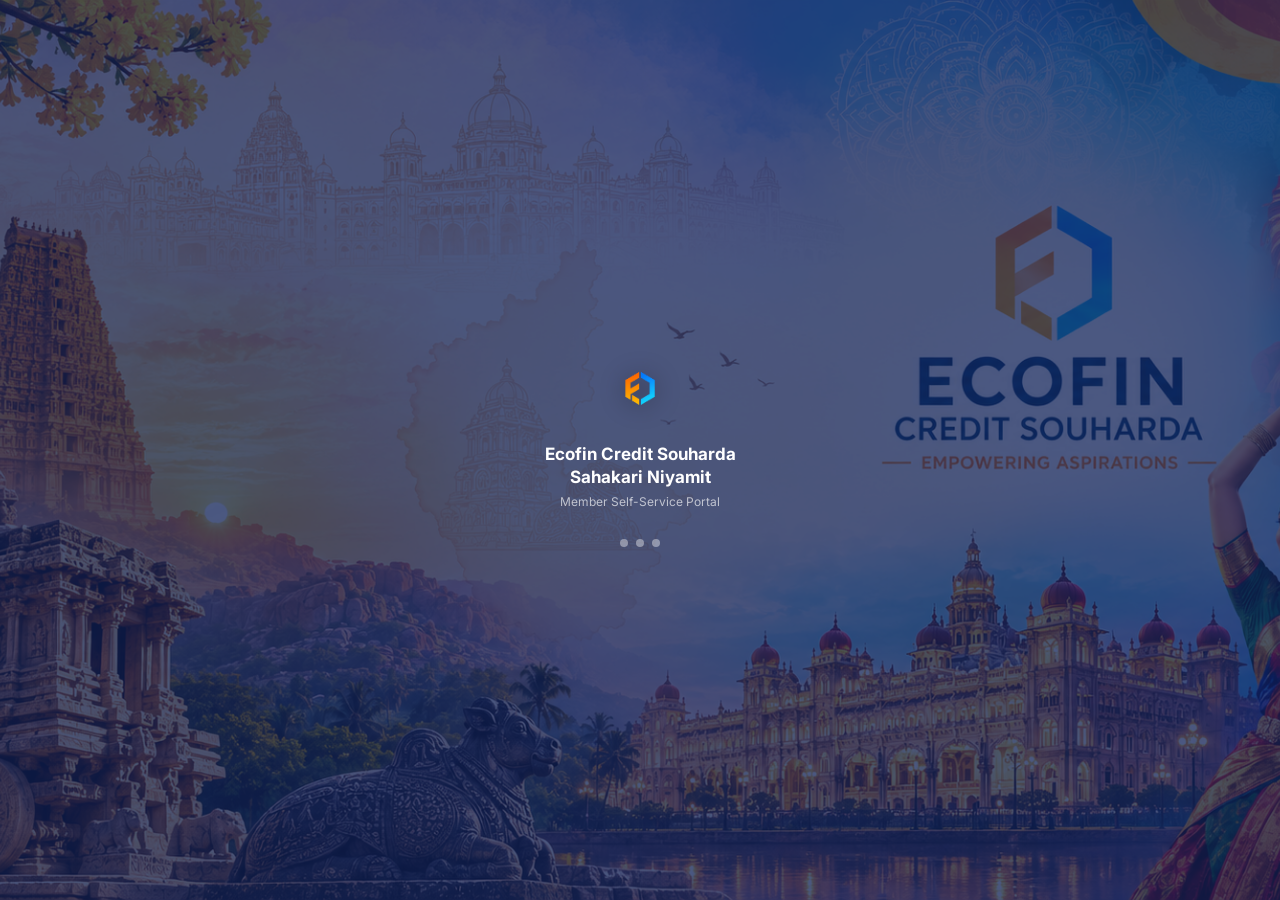
==== commit 68ba744a: "Update members-login.html" ====
--- a/members-login.html
+++ b/members-login.html
@@ -19,209 +19,211 @@
 body{padding-top:0;font-family:'Inter',sans-serif;margin:0;background:#f1f5f9}
 
 /* SPLASH */
-#splash{position:fixed;inset:0;background:linear-gradient(160deg,#0f2057 0%,#1a3a8f 60%,#2563eb 100%);display:flex;flex-direction:column;align-items:center;justify-content:center;z-index:9999;transition:opacity .5s}
-#splash img{width:72px;height:72px;object-fit:contain;margin-bottom:16px;filter:drop-shadow(0 2px 8px rgba(0,0,0,.3))}
-#splash .bank-name{color:#fff;font-size:18px;font-weight:700;text-align:center;max-width:260px;line-height:1.3}
-#splash .tagline{color:rgba(255,255,255,.7);font-size:12px;margin-top:6px;text-align:center}
-#splash .dots{display:flex;gap:6px;margin-top:28px}
+#splash{position:fixed;inset:0;display:flex;flex-direction:column;align-items:center;justify-content:center;z-index:9999;transition:opacity .5s ease;background:#0f2057}
+#splash::before{content:'';position:absolute;inset:0;background:url('assets/memberbackground.png') center/cover no-repeat;opacity:.25}
+#splash .sp-inner{position:relative;text-align:center}
+#splash img{width:76px;height:76px;object-fit:contain;margin-bottom:14px;filter:drop-shadow(0 2px 12px rgba(0,0,0,.4))}
+#splash .sp-bank{color:#fff;font-size:17px;font-weight:700;max-width:260px;line-height:1.35;margin:0 auto}
+#splash .sp-tag{color:rgba(255,255,255,.65);font-size:12px;margin-top:5px}
+#splash .dots{display:flex;gap:8px;margin-top:28px;justify-content:center}
 #splash .dots span{width:8px;height:8px;border-radius:50%;background:rgba(255,255,255,.4);animation:pulse 1.2s ease-in-out infinite}
 #splash .dots span:nth-child(2){animation-delay:.2s}
 #splash .dots span:nth-child(3){animation-delay:.4s}
 @keyframes pulse{0%,100%{opacity:.3}50%{opacity:1}}
 
 /* LOGIN */
-.login-wrap{min-height:100vh;display:flex;align-items:center;justify-content:center;background:linear-gradient(160deg,#0f2057,#1a3a8f 60%,#2563eb);padding:2rem 1rem}
-.login-card{background:#fff;border-radius:20px;padding:2rem 1.75rem;max-width:400px;width:100%;box-shadow:0 20px 60px rgba(0,0,0,.3)}
-.login-card .bank-header{text-align:center;margin-bottom:1.5rem;padding-bottom:1.25rem;border-bottom:1px solid #f1f5f9}
-.login-card .bank-header img{width:56px;height:56px;object-fit:contain;margin-bottom:10px}
-.login-card .bank-header .bname{font-size:16px;font-weight:700;color:#0f2057;line-height:1.3}
-.login-card .bank-header .tagline{font-size:11px;color:#64748b;margin-top:3px}
-.login-card h2{font-size:20px;font-weight:700;color:#0f2057;margin-bottom:4px;text-align:center}
-.login-card .sub{color:#64748b;font-size:13px;text-align:center;margin-bottom:1.5rem}
+#loginScreen{display:none;position:fixed;inset:0;align-items:center;justify-content:center;padding:1rem}
+#loginScreen::before{content:'';position:absolute;inset:0;background:url('assets/memberbackground.png') center/cover no-repeat}
+#loginScreen::after{content:'';position:absolute;inset:0;background:rgba(10,22,60,.72)}
+.login-card{position:relative;z-index:1;background:#fff;border-radius:20px;padding:2rem 1.75rem;max-width:400px;width:100%;box-shadow:0 24px 64px rgba(0,0,0,.45)}
+.bank-header{text-align:center;margin-bottom:1.5rem;padding-bottom:1.25rem;border-bottom:1px solid #f1f5f9}
+.bank-header img{width:54px;height:54px;object-fit:contain;margin-bottom:10px}
+.bank-header .bname{font-size:15px;font-weight:700;color:#0f2057;line-height:1.3}
+.bank-header .btag{font-size:11px;color:#64748b;margin-top:3px}
+.login-card h2{font-size:19px;font-weight:700;color:#0f2057;margin-bottom:4px;text-align:center}
+.login-card .sub{color:#64748b;font-size:13px;text-align:center;margin-bottom:1.4rem}
 .pw-wrap{position:relative}
 .pw-wrap input{padding-right:44px}
 .pw-eye{position:absolute;right:12px;top:50%;transform:translateY(-50%);background:none;border:none;cursor:pointer;color:#94a3b8;font-size:18px;padding:4px;line-height:1}
-.back-home{display:block;text-align:center;margin-top:1.25rem;color:#0f2057;font-weight:600;text-decoration:none;font-size:.9rem}
+.back-home{display:block;text-align:center;margin-top:1.2rem;color:#1a3a8f;font-weight:600;text-decoration:none;font-size:.88rem}
 .err-box{background:#fef2f2;color:#dc2626;border:1px solid #fecaca;border-radius:10px;padding:10px 14px;font-size:13px;margin-top:10px}
 
 /* PORTAL */
 #portal{display:none;min-height:100vh;background:#f1f5f9}
-/* Header */
-.p-header{background:linear-gradient(135deg,#0f2057,#1a3a8f);padding:20px 16px 16px;padding-top:calc(20px + env(safe-area-inset-top))}
-.p-header .bank-row{display:flex;align-items:center;gap:10px;margin-bottom:16px}
-.p-header .bank-row img{width:36px;height:36px;object-fit:contain;border-radius:8px;background:rgba(255,255,255,.15);padding:4px}
-.p-header .bank-row .bname{color:#fff;font-size:13px;font-weight:700;line-height:1.2;flex:1}
-.p-header .bank-row .bname small{display:block;font-size:10px;font-weight:400;opacity:.75}
-.p-header .welcome-row{display:flex;justify-content:space-between;align-items:flex-start}
-.p-header .welcome{color:#fff}
-.p-header .welcome .name{font-size:20px;font-weight:700}
-.p-header .welcome .mid{font-size:12px;opacity:.75;margin-top:2px}
-.p-header .hdr-btns{display:flex;gap:6px}
-.p-header .hdr-btn{background:rgba(255,255,255,.15);border:1px solid rgba(255,255,255,.3);color:#fff;font-size:12px;border-radius:8px;padding:6px 12px;cursor:pointer;white-space:nowrap}
+.p-header{background:linear-gradient(135deg,#0f2057,#1a3a8f);padding:18px 16px 14px;padding-top:calc(18px + env(safe-area-inset-top))}
+.p-header .bank-row{display:flex;align-items:center;gap:10px;margin-bottom:14px}
+.p-header .bank-row img{width:34px;height:34px;object-fit:contain;border-radius:8px;background:rgba(255,255,255,.15);padding:3px}
+.p-header .bank-row .bn{color:#fff;font-size:13px;font-weight:700;line-height:1.25;flex:1}
+.p-header .bank-row .bn small{display:block;font-size:10px;font-weight:400;opacity:.7;margin-top:1px}
+.p-header .wr{display:flex;justify-content:space-between;align-items:flex-start}
+.p-header .wl .name{color:#fff;font-size:19px;font-weight:700}
+.p-header .wl .mid{color:rgba(255,255,255,.7);font-size:12px;margin-top:2px}
+.p-header .hbtns{display:flex;gap:6px}
+.hbtn{background:rgba(255,255,255,.15);border:1px solid rgba(255,255,255,.3);color:#fff;font-size:12px;border-radius:8px;padding:7px 12px;cursor:pointer}
 
 /* NAV CARDS */
-.nav-cards{display:grid;grid-template-columns:repeat(5,1fr);gap:8px;padding:16px;background:#fff;margin-bottom:8px;box-shadow:0 1px 3px rgba(0,0,0,.1)}
-.nav-card{display:flex;flex-direction:column;align-items:center;padding:10px 6px;border-radius:12px;border:2px solid transparent;background:#f8fafc;cursor:pointer;transition:all .15s;text-align:center}
+.nav-cards{display:grid;grid-template-columns:repeat(5,1fr);gap:6px;padding:12px;background:#fff;box-shadow:0 1px 4px rgba(0,0,0,.08)}
+.nav-card{display:flex;flex-direction:column;align-items:center;padding:10px 4px 8px;border-radius:12px;border:2px solid transparent;background:#f8fafc;cursor:pointer;transition:all .15s;text-align:center;user-select:none}
 .nav-card.active{border-color:#1a3a8f;background:#eff6ff}
-.nav-card .nc-icon{font-size:22px;margin-bottom:4px;color:#64748b}
+.nav-card .nc-icon{font-size:22px;color:#94a3b8;margin-bottom:3px}
 .nav-card.active .nc-icon{color:#1a3a8f}
-.nav-card .nc-label{font-size:10px;font-weight:600;color:#64748b;line-height:1.2}
+.nav-card .nc-label{font-size:10px;font-weight:600;color:#94a3b8;line-height:1.2}
 .nav-card.active .nc-label{color:#1a3a8f}
 
-/* CONTENT */
-.p-body{padding:8px 12px 80px}
+/* BODY */
+.p-body{padding:10px 12px 80px}
 .section-tab{display:none}
 .section-tab.active{display:block}
 
 /* CARDS */
 .pcard{background:#fff;border-radius:14px;padding:16px;margin-bottom:12px;box-shadow:0 1px 4px rgba(0,0,0,.06)}
-.pcard .card-title{font-size:11px;font-weight:700;text-transform:uppercase;letter-spacing:.05em;color:#94a3b8;margin-bottom:12px}
-.pcard .card-title i{margin-right:6px}
-
-/* STAT BOXES */
-.stat-row{display:grid;grid-template-columns:1fr 1fr;gap:10px;margin-bottom:12px}
-.stat-box{background:#f8fafc;border-radius:10px;padding:12px;text-align:center}
-.stat-box .slbl{font-size:10px;color:#64748b;font-weight:600;text-transform:uppercase}
-.stat-box .sval{font-size:17px;font-weight:700;color:#0f172a;margin-top:3px}
-.stat-box.green .sval{color:#16a34a}
-.stat-box.red .sval{color:#dc2626}
-.stat-box.blue .sval{color:#1d4ed8}
-.stat-box.amber .sval{color:#d97706}
+.card-title{font-size:11px;font-weight:700;text-transform:uppercase;letter-spacing:.05em;color:#94a3b8;margin-bottom:12px}
+
+/* STATS */
+.stat-row{display:grid;grid-template-columns:1fr 1fr;gap:10px;margin-bottom:10px}
+.sbox{background:#f8fafc;border-radius:10px;padding:12px;text-align:center}
+.sbox .sl{font-size:10px;color:#64748b;font-weight:600;text-transform:uppercase;margin-bottom:3px}
+.sbox .sv{font-size:16px;font-weight:700;color:#0f172a}
+.sbox.green .sv{color:#16a34a}
+.sbox.red .sv{color:#dc2626}
+.sbox.blue .sv{color:#1d4ed8}
 
 /* INFO TABLE */
 .info-table{width:100%;border-collapse:collapse}
-.info-table tr td{padding:6px 0;font-size:13px;vertical-align:top}
-.info-table tr td:first-child{color:#64748b;font-weight:500;width:45%;padding-right:8px}
-.info-table tr:not(:last-child) td{border-bottom:1px solid #f1f5f9}
-
-/* LOAN/RECEIPT TABLE */
+.info-table td{padding:7px 0;font-size:13px;vertical-align:top;border-bottom:1px solid #f8fafc}
+.info-table td:first-child{color:#64748b;font-weight:500;width:42%;padding-right:8px}
+
+/* ACCORDION */
+.acc-item{border:1px solid #e2e8f0;border-radius:14px;margin-bottom:10px;overflow:hidden;background:#fff}
+.acc-head{display:flex;justify-content:space-between;align-items:center;padding:14px 16px;cursor:pointer;user-select:none;-webkit-tap-highlight-color:transparent}
+.acc-head:active{background:#f8fafc}
+.ah-left{flex:1;min-width:0}
+.ah-id{font-weight:700;font-size:14px;color:#0f172a}
+.ah-sub{font-size:11px;color:#64748b;margin-top:2px}
+.ah-right{display:flex;flex-direction:column;align-items:flex-end;gap:3px;margin-left:12px}
+.acc-body{display:none;padding:0 16px 16px;border-top:1px solid #f1f5f9}
+.acc-item.open .acc-body{display:block}
+.acc-chevron{font-size:14px;color:#cbd5e1;transition:transform .2s}
+.acc-item.open .acc-chevron{transform:rotate(180deg)}
+.badge{padding:3px 8px;border-radius:20px;font-size:11px;font-weight:700;display:inline-block;white-space:nowrap}
+.ba{background:#dbeafe;color:#1d4ed8}
+.bc{background:#dcfce7;color:#16a34a}
+
+/* TABLE */
 .rtbl{width:100%;border-collapse:collapse;font-size:12px}
-.rtbl th{background:#f8fafc;padding:8px;text-align:left;font-size:11px;font-weight:700;color:#475569;white-space:nowrap}
-.rtbl td{padding:8px;border-bottom:1px solid #f8fafc;vertical-align:middle}
+.rtbl th{background:#f8fafc;padding:7px 8px;text-align:left;font-size:11px;font-weight:700;color:#475569}
+.rtbl td{padding:7px 8px;border-bottom:1px solid #f8fafc}
 .rtbl .num{text-align:right}
-
-/* ACCORDION */
-.acc-item{border:1px solid #e2e8f0;border-radius:12px;margin-bottom:10px;overflow:hidden}
-.acc-head{display:flex;justify-content:space-between;align-items:center;padding:14px 16px;background:#fff;cursor:pointer;user-select:none}
-.acc-head:active{background:#f8fafc}
-.acc-head .ah-left{flex:1}
-.acc-head .ah-id{font-weight:700;font-size:14px;color:#0f172a}
-.acc-head .ah-sub{font-size:11px;color:#64748b;margin-top:2px}
-.acc-head .ah-right{display:flex;flex-direction:column;align-items:flex-end;gap:4px}
-.acc-body{display:none;padding:0 16px 16px;background:#fafafa;border-top:1px solid #f1f5f9}
-.acc-item.open .acc-body{display:block}
-.badge{padding:3px 10px;border-radius:20px;font-size:11px;font-weight:700;display:inline-block}
-.badge-active{background:#dbeafe;color:#1d4ed8}
-.badge-closed{background:#dcfce7;color:#16a34a}
-.badge-warn{background:#fef3c7;color:#d97706}
 
 /* CALC */
 .calc-result{background:#f0fdf4;border:2px solid #16a34a;border-radius:12px;padding:16px;margin-top:14px;text-align:center}
 .calc-result .cv{font-size:28px;font-weight:800;color:#16a34a}
 
-/* MODAL */
-.modal-overlay{display:none;position:fixed;inset:0;background:rgba(0,0,0,.5);z-index:9998;align-items:flex-end;justify-content:center;padding-bottom:env(safe-area-inset-bottom)}
+/* MODAL — sheet from bottom */
+.modal-overlay{display:none;position:fixed;inset:0;background:rgba(0,0,0,.5);z-index:9998;align-items:flex-end;justify-content:center}
 .modal-overlay.open{display:flex}
 .modal-box{background:#fff;border-radius:20px 20px 0 0;width:100%;max-width:480px;padding:24px 20px;padding-bottom:calc(24px + env(safe-area-inset-bottom));max-height:80vh;overflow-y:auto}
 .modal-box h3{font-size:16px;font-weight:700;margin-bottom:16px}
 
 /* TOAST */
-.toast{position:fixed;top:20px;left:50%;transform:translateX(-50%) translateY(-100px);background:#0f2057;color:#fff;padding:12px 20px;border-radius:12px;font-size:13px;z-index:9999;box-shadow:0 4px 20px rgba(0,0,0,.25);transition:transform .3s;white-space:nowrap}
-.toast.show{transform:translateX(-50%) translateY(0)}
+.toast-msg{position:fixed;bottom:calc(24px + env(safe-area-inset-bottom));left:50%;transform:translateX(-50%) translateY(80px);background:#0f2057;color:#fff;padding:12px 22px;border-radius:12px;font-size:13px;z-index:9999;box-shadow:0 4px 20px rgba(0,0,0,.25);transition:transform .3s;white-space:nowrap;pointer-events:none}
+.toast-msg.show{transform:translateX(-50%) translateY(0)}
 
 /* PRINT */
-@media print{#portal>.p-header,.nav-cards,.no-print{display:none!important}.pcard{box-shadow:none;border:1px solid #ccc;break-inside:avoid}body{background:#fff}}
+@media print{.p-header,.nav-cards,.no-print{display:none!important}.pcard,.acc-item{box-shadow:none;border:1px solid #ccc;break-inside:avoid;border-radius:0}}
+@keyframes spin{from{transform:rotate(0)}to{transform:rotate(360deg)}}
 </style>
 </head>
 <body>
 
 <!-- SPLASH -->
 <div id="splash">
-  <img src="assets/Ecofin New Small trans.png" alt="" onerror="this.style.display='none'">
-  <div class="bank-name">Ecofin Credit Souharda Sahakari Niyamit</div>
-  <div class="tagline">Member Portal</div>
-  <div class="dots"><span></span><span></span><span></span></div>
-</div>
-
-<!-- LOGIN -->
-<div id="loginScreen" style="display:none">
-  <div class="login-wrap">
-    <div class="login-card">
-      <div class="bank-header">
-        <img src="assets/Ecofin New Small trans.png" alt="Ecofin" onerror="this.style.display='none'">
-        <div class="bname">Ecofin Credit Souharda Sahakari Niyamit</div>
-        <div class="tagline">Member Self-Service Portal</div>
-      </div>
-      <h2>Member Login</h2>
-      <p class="sub">Enter your Member ID and password to continue.</p>
-      <form onsubmit="doLogin();return false;" autocomplete="on">
-        <div class="mb-3">
-          <label class="form-label fw-semibold" style="font-size:13px">Member ID</label>
-          <input type="text" id="inp_member" class="form-control" placeholder="e.g. MBR00012" autocomplete="username" required style="font-size:15px;padding:12px 14px;border-radius:10px">
-        </div>
-        <div class="mb-3">
-          <label class="form-label fw-semibold" style="font-size:13px">Password <small class="fw-normal text-muted">(first login sets your password)</small></label>
-          <div class="pw-wrap">
-            <input type="password" id="inp_pass" class="form-control" placeholder="Enter or set your password" autocomplete="current-password" required style="font-size:15px;padding:12px 14px;border-radius:10px">
-            <button type="button" class="pw-eye" onclick="togglePw('inp_pass','eye1')"><i id="eye1" class="bi bi-eye"></i></button>
-          </div>
-        </div>
-        <button type="submit" id="loginBtn" class="btn btn-orange w-100" style="padding:12px;font-size:15px;font-weight:700;border-radius:10px">Login</button>
-        <div id="login_err" class="err-box" style="display:none"></div>
-        <p class="text-center mt-3" style="font-size:12px;color:#64748b">Forgot password? <a href="contact.html" style="color:#1a3a8f;font-weight:600">Contact your branch admin</a></p>
-      </form>
-      <a href="index.html" class="back-home"><i class="bi bi-arrow-left me-1"></i>Back to Home</a>
-    </div>
+  <div class="sp-inner">
+    <img src="assets/Ecofin New Small trans.png" alt="" onerror="this.style.display='none'">
+    <div class="sp-bank">Ecofin Credit Souharda Sahakari Niyamit</div>
+    <div class="sp-tag">Member Self-Service Portal</div>
+    <div class="dots"><span></span><span></span><span></span></div>
   </div>
 </div>
 
+<!-- LOGIN -->
+<div id="loginScreen">
+  <div class="login-card">
+    <div class="bank-header">
+      <img src="assets/Ecofin New Small trans.png" alt="Ecofin" onerror="this.style.display='none'">
+      <div class="bname">Ecofin Credit Souharda Sahakari Niyamit</div>
+      <div class="btag">Member Self-Service Portal</div>
+    </div>
+    <h2>Member Login</h2>
+    <p class="sub">Enter your Member ID and password to continue.</p>
+    <form onsubmit="doLogin();return false;" autocomplete="on">
+      <div class="mb-3">
+        <label class="form-label fw-semibold" style="font-size:13px">Member ID</label>
+        <input type="text" id="inp_member" class="form-control" placeholder="e.g. MBR00012"
+          autocomplete="username" required style="font-size:15px;padding:12px 14px;border-radius:10px">
+      </div>
+      <div class="mb-3">
+        <label class="form-label fw-semibold" style="font-size:13px">Password
+          <small class="fw-normal text-muted">(first login sets your password)</small>
+        </label>
+        <div class="pw-wrap">
+          <input type="password" id="inp_pass" class="form-control" placeholder="Enter or set your password"
+            autocomplete="current-password" required style="font-size:15px;padding:12px 14px;border-radius:10px">
+          <button type="button" class="pw-eye" onclick="togglePw('inp_pass','eye1')"><i id="eye1" class="bi bi-eye"></i></button>
+        </div>
+      </div>
+      <button type="submit" id="loginBtn" class="btn btn-orange w-100" style="padding:13px;font-size:15px;font-weight:700;border-radius:10px">Login</button>
+      <div id="login_err" class="err-box" style="display:none"></div>
+      <p class="text-center mt-3" style="font-size:12px;color:#64748b">
+        Forgot password? <a href="contact.html" style="color:#1a3a8f;font-weight:600">Contact your branch</a>
+      </p>
+    </form>
+    <a href="index.html" class="back-home"><i class="bi bi-arrow-left me-1"></i>Back to Home</a>
+  </div>
+</div>
+
 <!-- PORTAL -->
 <div id="portal">
-  <!-- HEADER -->
   <div class="p-header">
     <div class="bank-row">
       <img src="assets/Ecofin New Small trans.png" alt="" onerror="this.style.display='none'">
-      <div class="bname">Ecofin Credit Souharda Sahakari Niyamit<small>Member Self-Service Portal</small></div>
-    </div>
-    <div class="welcome-row">
-      <div class="welcome">
+      <div class="bn">Ecofin Credit Souharda Sahakari Niyamit<small>Member Portal</small></div>
+    </div>
+    <div class="wr">
+      <div class="wl">
         <div class="name" id="portal_name">Member</div>
-        <div class="mid" id="portal_id">Loading…</div>
+        <div class="mid" id="portal_id"></div>
       </div>
-      <div class="hdr-btns no-print">
-        <button class="hdr-btn" onclick="openChangePassword()"><i class="bi bi-key"></i></button>
-        <button class="hdr-btn" onclick="doLogout()"><i class="bi bi-box-arrow-right"></i></button>
+      <div class="hbtns no-print">
+        <button class="hbtn" onclick="openChangePassword()"><i class="bi bi-key"></i></button>
+        <button class="hbtn" onclick="doLogout()"><i class="bi bi-box-arrow-right"></i></button>
       </div>
     </div>
   </div>
 
-  <!-- NAV CARDS -->
   <div class="nav-cards no-print">
-    <div class="nav-card active" id="nav_overview" onclick="switchTab('overview',this)">
-      <i class="bi bi-grid-1x2 nc-icon"></i>
-      <span class="nc-label">Overview</span>
-    </div>
-    <div class="nav-card" id="nav_loans" onclick="switchTab('loans',this)">
-      <i class="bi bi-cash-stack nc-icon"></i>
-      <span class="nc-label">Loans</span>
-    </div>
-    <div class="nav-card" id="nav_savings" onclick="switchTab('savings',this)">
-      <i class="bi bi-piggy-bank nc-icon"></i>
-      <span class="nc-label">Savings</span>
-    </div>
-    <div class="nav-card" id="nav_deposits" onclick="switchTab('deposits',this)">
-      <i class="bi bi-bank nc-icon"></i>
-      <span class="nc-label">FDs</span>
-    </div>
-    <div class="nav-card" id="nav_calculator" onclick="switchTab('calculator',this)">
-      <i class="bi bi-calculator nc-icon"></i>
-      <span class="nc-label">Calc</span>
+    <div class="nav-card active" onclick="switchTab('overview',this)">
+      <i class="bi bi-grid-1x2 nc-icon"></i><span class="nc-label">Overview</span>
+    </div>
+    <div class="nav-card" onclick="switchTab('loans',this)">
+      <i class="bi bi-cash-stack nc-icon"></i><span class="nc-label">Loans</span>
+    </div>
+    <div class="nav-card" onclick="switchTab('savings',this)">
+      <i class="bi bi-piggy-bank nc-icon"></i><span class="nc-label">Savings</span>
+    </div>
+    <div class="nav-card" onclick="switchTab('deposits',this)">
+      <i class="bi bi-bank nc-icon"></i><span class="nc-label">FDs</span>
+    </div>
+    <div class="nav-card" onclick="switchTab('calculator',this)">
+      <i class="bi bi-calculator nc-icon"></i><span class="nc-label">Calc</span>
     </div>
   </div>
 
-  <!-- BODY -->
   <div class="p-body">
-    <div id="portal_spinner" style="text-align:center;padding:48px;display:none"><i class="bi bi-arrow-repeat" style="font-size:2.5rem;color:#1a3a8f;animation:spin 1s linear infinite"></i><p style="color:#64748b;margin-top:12px;font-size:14px">Loading your account…</p></div>
+    <div id="portal_spinner" style="text-align:center;padding:48px;display:none">
+      <i class="bi bi-arrow-repeat" style="font-size:2.5rem;color:#1a3a8f;animation:spin 1s linear infinite"></i>
+      <p style="color:#64748b;margin-top:12px;font-size:14px">Loading your account…</p>
+    </div>
     <div id="portal_err" class="err-box" style="display:none"></div>
 
     <div id="tab_overview"   class="section-tab active"><div id="ov_content"></div></div>
@@ -230,11 +232,14 @@
     <div id="tab_deposits"   class="section-tab"><div id="dp_content"></div></div>
     <div id="tab_calculator" class="section-tab">
       <div class="pcard">
-        <div class="card-title"><i class="bi bi-calculator"></i>FD / EMI Calculator</div>
+        <div class="card-title"><i class="bi bi-calculator me-1"></i>FD / EMI Calculator</div>
         <div style="display:grid;grid-template-columns:1fr 1fr;gap:12px">
-          <div><label style="font-size:12px;font-weight:600;color:#374151">Principal (₹)</label><input type="number" id="c_p" class="form-control mt-1" placeholder="100000" oninput="runCalc()"></div>
-          <div><label style="font-size:12px;font-weight:600;color:#374151">Rate (% p.a.)</label><input type="number" id="c_r" class="form-control mt-1" placeholder="8" step="0.1" oninput="runCalc()"></div>
-          <div><label style="font-size:12px;font-weight:600;color:#374151">Tenure (Years)</label><input type="number" id="c_t" class="form-control mt-1" placeholder="2" step="0.5" oninput="runCalc()"></div>
+          <div><label style="font-size:12px;font-weight:600;color:#374151">Principal (₹)</label>
+            <input type="number" id="c_p" class="form-control mt-1" placeholder="100000" oninput="runCalc()"></div>
+          <div><label style="font-size:12px;font-weight:600;color:#374151">Rate (% p.a.)</label>
+            <input type="number" id="c_r" class="form-control mt-1" placeholder="8" step="0.1" oninput="runCalc()"></div>
+          <div><label style="font-size:12px;font-weight:600;color:#374151">Tenure (Years)</label>
+            <input type="number" id="c_t" class="form-control mt-1" placeholder="2" step="0.5" oninput="runCalc()"></div>
           <div><label style="font-size:12px;font-weight:600;color:#374151">Type</label>
             <select id="c_type" class="form-control mt-1" onchange="runCalc()">
               <option value="fd">Fixed Deposit</option>
@@ -254,21 +259,20 @@
   <div class="modal-box">
     <h3><i class="bi bi-key me-2"></i>Change Password</h3>
     <div class="mb-3"><label class="form-label fw-semibold" style="font-size:13px">Current Password</label>
-      <div class="pw-wrap"><input type="password" id="cp_old" class="form-control" placeholder="Current password"><button type="button" class="pw-eye" onclick="togglePw('cp_old','eye_o')"><i id="eye_o" class="bi bi-eye"></i></button></div></div>
+      <div class="pw-wrap"><input type="password" id="cp_old" class="form-control"><button type="button" class="pw-eye" onclick="togglePw('cp_old','eo')"><i id="eo" class="bi bi-eye"></i></button></div></div>
     <div class="mb-3"><label class="form-label fw-semibold" style="font-size:13px">New Password</label>
-      <div class="pw-wrap"><input type="password" id="cp_new" class="form-control" placeholder="Min 6 characters"><button type="button" class="pw-eye" onclick="togglePw('cp_new','eye_n')"><i id="eye_n" class="bi bi-eye"></i></button></div></div>
-    <div class="mb-3"><label class="form-label fw-semibold" style="font-size:13px">Confirm Password</label>
-      <div class="pw-wrap"><input type="password" id="cp_cf" class="form-control" placeholder="Repeat new password"><button type="button" class="pw-eye" onclick="togglePw('cp_cf','eye_c')"><i id="eye_c" class="bi bi-eye"></i></button></div></div>
+      <div class="pw-wrap"><input type="password" id="cp_new" class="form-control" placeholder="Min 6 chars"><button type="button" class="pw-eye" onclick="togglePw('cp_new','en')"><i id="en" class="bi bi-eye"></i></button></div></div>
+    <div class="mb-3"><label class="form-label fw-semibold" style="font-size:13px">Confirm New Password</label>
+      <div class="pw-wrap"><input type="password" id="cp_cf" class="form-control"><button type="button" class="pw-eye" onclick="togglePw('cp_cf','ec')"><i id="ec" class="bi bi-eye"></i></button></div></div>
     <div id="cp_err" class="err-box" style="display:none;margin-bottom:12px"></div>
     <div style="display:flex;gap:8px;justify-content:flex-end">
       <button class="btn btn-sm btn-secondary" onclick="closeModal('cpModal')">Cancel</button>
-      <button class="btn btn-sm btn-orange" onclick="doChangePassword()">Update Password</button>
+      <button class="btn btn-sm btn-orange" onclick="doChangePassword()">Update</button>
     </div>
   </div>
 </div>
 
-<div id="toast" class="toast"></div>
-<style>@keyframes spin{from{transform:rotate(0)}to{transform:rotate(360deg)}}</style>
+<div id="toastEl" class="toast-msg"></div>
 
 <script>
 const API='https://tgopjjtamvoftzdfvzuc.supabase.co/functions/v1/api';
@@ -280,32 +284,23 @@
   const r=await fetch(API,{method:'POST',headers:{'Content-Type':'application/json'},
     body:JSON.stringify({action,...(body||{})})});
   const j=await r.json();
-  if(j.ok===false||!r.ok){
-    const msg=j.error||j.message||('Error '+r.status);
-    throw new Error(msg);
-  }
+  if(j.ok===false||!r.ok) throw new Error(j.error||j.message||'Error '+r.status);
   return j;
 }
 
 const inr=n=>'₹\u00a0'+Number(n||0).toLocaleString('en-IN',{maximumFractionDigits:0});
 const fmt=d=>{if(!d||d==='Completed')return d||'—';try{return new Date(d).toLocaleDateString('en-IN',{day:'2-digit',month:'short',year:'numeric'});}catch(e){return d;}};
-
-function togglePw(id,iconId){
-  const el=document.getElementById(id),ic=document.getElementById(iconId);
-  el.type=el.type==='password'?'text':'password';
-  ic.className=el.type==='password'?'bi bi-eye':'bi bi-eye-slash';
-}
-
-function toast(msg,ok=true){
-  const t=document.getElementById('toast');
-  t.textContent=msg;t.style.background=ok?'#0f2057':'#dc2626';
-  t.classList.add('show');setTimeout(()=>t.classList.remove('show'),3000);
-}
+function esc(s){return String(s==null?'':s).replace(/&/g,'&amp;').replace(/</g,'&lt;').replace(/>/g,'&gt;');}
+function sbox(l,v,c){return`<div class="sbox ${c||''}"><div class="sl">${l}</div><div class="sv">${v}</div></div>`;}
+
+function togglePw(id,ic){const e=document.getElementById(id),i=document.getElementById(ic);e.type=e.type==='password'?'text':'password';i.className=e.type==='password'?'bi bi-eye':'bi bi-eye-slash';}
+
+function toast(msg,ok=true){const t=document.getElementById('toastEl');t.textContent=msg;t.style.background=ok?'#0f2057':'#dc2626';t.classList.add('show');setTimeout(()=>t.classList.remove('show'),3000);}
 
 function openModal(id){document.getElementById(id).classList.add('open');}
 function closeModal(id){document.getElementById(id).classList.remove('open');}
 
-/* ── LOGIN ─────────────────────────────────────────────────── */
+/* LOGIN */
 async function doLogin(){
   const mid=document.getElementById('inp_member').value.trim().toUpperCase();
   const pw=document.getElementById('inp_pass').value;
@@ -313,16 +308,14 @@
   const err=document.getElementById('login_err');
   err.style.display='none';
   if(!mid||!pw){err.textContent='Please enter your Member ID and password.';err.style.display='block';return;}
-  btn.disabled=true;btn.innerHTML='<i class="bi bi-arrow-repeat"></i> Verifying…';
+  btn.disabled=true;btn.innerHTML='<i class="bi bi-arrow-repeat" style="animation:spin 1s linear infinite"></i> Verifying…';
   try{
     const res=await callAPI('member_login',{memberId:mid,password:pw});
     sess={memberId:res.memberId,memberName:res.memberName||mid,password:pw,branch:res.branch||'',phone:res.phone||''};
     sessionStorage.setItem('mSess',JSON.stringify(sess));
     showPortal(res.firstLogin);
-  }catch(e){
-    err.textContent=e.message||'Login failed. Please try again.';
-    err.style.display='block';
-  }finally{btn.disabled=false;btn.innerHTML='Login';}
+  }catch(e){err.textContent=e.message||'Login failed. Please try again.';err.style.display='block';}
+  finally{btn.disabled=false;btn.innerHTML='Login';}
 }
 
 function showPortal(firstLogin){
@@ -330,7 +323,7 @@
   document.getElementById('portal').style.display='block';
   document.getElementById('portal_name').textContent=sess.memberName;
   document.getElementById('portal_id').textContent='Member ID: '+sess.memberId;
-  if(firstLogin) setTimeout(()=>toast('Welcome! Your password has been set for future logins.'),600);
+  if(firstLogin) setTimeout(()=>toast('Welcome! Your password has been set.'),600);
   loadData();
 }
 
@@ -339,27 +332,23 @@
   document.getElementById('portal').style.display='none';
   document.getElementById('loginScreen').style.display='flex';
   document.getElementById('inp_pass').value='';
-  document.getElementById('login_err').style.display='none';
-}
-
-/* ── DATA ──────────────────────────────────────────────────── */
+}
+
+/* DATA */
 async function loadData(){
   const sp=document.getElementById('portal_spinner');
   const ep=document.getElementById('portal_err');
   sp.style.display='block';ep.style.display='none';
   try{
     const res=await callAPI('member_portal_data',{memberId:sess.memberId,password:sess.password});
-    pdata=res;
-    pdata.loans   =pdata.loans   ||[];
-    pdata.savings =pdata.savings ||[];
-    pdata.deposits=pdata.deposits||[];
+    pdata=res;pdata.loans=pdata.loans||[];pdata.savings=pdata.savings||[];pdata.deposits=pdata.deposits||[];
     renderAll();
   }catch(e){
     ep.style.display='block';
-    if(e.message.includes('Unauthorised')||e.message.includes('log in')){
+    if(e.message.includes('Unauthorised')){
       ep.innerHTML='Session expired. <a href="#" onclick="doLogout()" style="color:#dc2626;font-weight:600">Login again</a>';
     } else {
-      ep.textContent='Error loading data: '+e.message;
+      ep.textContent='Error: '+e.message;
     }
   }finally{sp.style.display='none';}
 }
@@ -374,183 +363,125 @@
   window.scrollTo({top:0,behavior:'smooth'});
 }
 
-/* ── OVERVIEW ──────────────────────────────────────────────── */
+/* OVERVIEW */
 function renderOverview(){
   if(!pdata)return;
   const m=pdata.member||{};
-  const loanBal=(pdata.loans).reduce((a,l)=>a+Number(l.balance||0),0);
-  const arrears =(pdata.loans).reduce((a,l)=>a+Number(l.arrears||0),0);
-  const savBal  =(pdata.savings).reduce((a,s)=>a+Number(s.balance||0),0);
-  const activeL =(pdata.loans).filter(l=>l.status!=='Closed').length;
+  const lb=(pdata.loans).reduce((a,l)=>a+Number(l.balance||0),0);
+  const ar=(pdata.loans).reduce((a,l)=>a+Number(l.arrears||0),0);
+  const sb=(pdata.savings).reduce((a,s)=>a+Number(s.balance||0),0);
+  const al=(pdata.loans).filter(l=>l.status!=='Closed').length;
   document.getElementById('ov_content').innerHTML=
-    '<div class="pcard">'+
-      '<div class="card-title"><i class="bi bi-person-circle"></i>Member Details</div>'+
-      '<table class="info-table">'+
-        '<tr><td>Member ID</td><td><b>'+esc(m.member_id||'—')+'</b></td></tr>'+
-        '<tr><td>Full Name</td><td>'+esc(m.full_name||'—')+'</td></tr>'+
-        '<tr><td>Branch</td><td>'+esc(m.branch||'—')+'</td></tr>'+
-        '<tr><td>Phone</td><td>'+esc(m.phone||'—')+'</td></tr>'+
-        '<tr><td>Address</td><td>'+esc(m.address||'—')+'</td></tr>'+
-        '<tr><td>Nominee</td><td>'+esc(m.nominee||'—')+'</td></tr>'+
-        '<tr><td>Share Capital</td><td>'+inr(m.share_capital_collected)+'</td></tr>'+
-      '</table>'+
-    '</div>'+
-    '<div class="stat-row">'+
-      sbox('Active Loans',activeL,'blue')+
-      sbox('Loan Balance',inr(loanBal),'red')+
-    '</div>'+
-    '<div class="stat-row">'+
-      sbox('Arrears',inr(arrears),arrears>0?'red':'green')+
-      sbox('Savings',inr(savBal),'green')+
-    '</div>'+
-    (arrears>0?'<div style="background:#fef2f2;border:1px solid #fecaca;border-radius:10px;padding:12px;font-size:13px;color:#991b1b;margin-bottom:12px"><i class="bi bi-exclamation-triangle me-2"></i>You have overdue amounts. Please contact your branch to clear arrears.</div>':'')+
-    '<div class="pcard" style="margin-top:4px">'+
-      '<div class="card-title"><i class="bi bi-building"></i>'+esc(BANK)+'</div>'+
-      '<p style="font-size:12px;color:#64748b;margin:0">For any queries, please visit your nearest branch or contact us.</p>'+
-    '</div>';
-}
-function esc(s){return String(s==null?'':s).replace(/&/g,'&amp;').replace(/</g,'&lt;').replace(/>/g,'&gt;');}
-function sbox(label,val,cls){return`<div class="stat-box ${cls||''}"><div class="slbl">${label}</div><div class="sval">${val}</div></div>`;}
-
-/* ── LOANS ─────────────────────────────────────────────────── */
+    '<div class="pcard"><div class="card-title"><i class="bi bi-person-circle me-1"></i>Member Details</div>'+
+    '<table class="info-table">'+
+      '<tr><td>Member ID</td><td><b>'+esc(m.member_id||'—')+'</b></td></tr>'+
+      '<tr><td>Full Name</td><td>'+esc(m.full_name||'—')+'</td></tr>'+
+      '<tr><td>Branch</td><td>'+esc(m.branch||'—')+'</td></tr>'+
+      '<tr><td>Phone</td><td>'+esc(m.phone||'—')+'</td></tr>'+
+      '<tr><td>Address</td><td>'+esc(m.address||'—')+'</td></tr>'+
+      '<tr><td>Nominee</td><td>'+esc(m.nominee||'—')+'</td></tr>'+
+      '<tr><td>Share Capital</td><td>'+inr(m.share_capital_collected)+'</td></tr>'+
+    '</table></div>'+
+    '<div class="stat-row">'+sbox('Active Loans',al,'blue')+sbox('Loan Balance',inr(lb),'red')+'</div>'+
+    '<div class="stat-row">'+sbox('Arrears',inr(ar),ar>0?'red':'green')+sbox('Savings',inr(sb),'green')+'</div>'+
+    (ar>0?'<div style="background:#fef2f2;border:1px solid #fecaca;border-radius:10px;padding:12px;font-size:13px;color:#991b1b;margin-bottom:12px"><i class="bi bi-exclamation-triangle me-2"></i>You have overdue payments. Please contact your branch.</div>':'')+
+    '<div class="pcard"><div class="card-title"><i class="bi bi-building me-1"></i>'+esc(BANK)+'</div>'+
+    '<p style="font-size:12px;color:#64748b;margin:0">For any queries, visit your nearest branch or contact us.</p></div>';
+}
+
+/* LOANS */
 function renderLoans(){
   if(!pdata)return;
-  if(!pdata.loans.length){document.getElementById('ln_content').innerHTML='<div class="pcard"><p style="text-align:center;color:#64748b;padding:24px">No loans found for your account.</p></div>';return;}
+  if(!pdata.loans.length){document.getElementById('ln_content').innerHTML='<div class="pcard"><p style="text-align:center;color:#64748b;padding:24px">No loans found.</p></div>';return;}
   let h='';
   pdata.loans.forEach((l,li)=>{
-    const sts=l.status==='Closed'?'badge-closed':'badge-active';
-    h+='<div class="acc-item" id="loan_acc_'+li+'">'+
-      '<div class="acc-head" onclick="toggleAcc(\'loan_acc_'+li+'\')">'+
-        '<div class="ah-left">'+
-          '<div class="ah-id">'+esc(l.loanId)+'</div>'+
-          '<div class="ah-sub">'+esc(l.loanType)+' · '+inr(l.amount)+'</div>'+
-        '</div>'+
-        '<div class="ah-right">'+
-          '<span class="badge '+sts+'">'+esc(l.status)+'</span>'+
-          '<span style="font-size:12px;color:'+(l.arrears>0?'#dc2626':'#64748b')+'">'+
-            (l.arrears>0?'Arrears: '+inr(l.arrears):'Balance: '+inr(l.balance))+
-          '</span>'+
-          '<i class="bi bi-chevron-down" style="font-size:12px;color:#94a3b8"></i>'+
-        '</div>'+
-      '</div>'+
-      '<div class="acc-body">'+
-        '<div class="stat-row" style="margin-top:12px">'+
-          sbox('Total Repayable',inr(l.totalRepayable),'')+
-          sbox('Total Paid',inr(l.totalPaid),'green')+
-        '</div>'+
-        '<div class="stat-row">'+
-          sbox('Balance',inr(l.balance),l.balance>0?'red':'green')+
-          (l.arrears>0?sbox('Arrears',inr(l.arrears),'red'):sbox('Next Due',fmt(l.nextDue),''))+
-        '</div>'+
-        '<table class="info-table" style="margin-bottom:12px">'+
-          '<tr><td>Rate</td><td>'+esc(l.rateAnnual)+'% p.a. ('+esc(l.method)+')</td></tr>'+
-          '<tr><td>Frequency</td><td>'+esc(l.frequency)+' · EMI: '+inr(l.effEMI)+'</td></tr>'+
-          '<tr><td>Tenure</td><td>'+esc(l.tenureMonths)+' months</td></tr>'+
-          '<tr><td>Disbursed</td><td>'+fmt(l.disbursementDate)+'</td></tr>'+
-          '<tr><td>Next Due</td><td>'+fmt(l.nextDue)+'</td></tr>'+
-        '</table>'+
-        '<div style="display:flex;gap:8px;margin-bottom:12px" class="no-print">'+
-          '<button class="btn btn-sm" style="background:#1a3a8f;color:#fff;border:none;border-radius:8px;font-size:12px;padding:7px 14px" onclick="printPassbook('+li+')"><i class="bi bi-printer me-1"></i>Passbook</button>'+
-        '</div>'+
-        (l.receipts&&l.receipts.length?
+    const sts=l.status==='Closed'?'bc':'ba';
+    h+=`<div class="acc-item" id="la${li}"><div class="acc-head" onclick="toggleAcc('la${li}')">
+      <div class="ah-left"><div class="ah-id">${esc(l.loanId)}</div><div class="ah-sub">${esc(l.loanType)} · ${inr(l.amount)}</div></div>
+      <div class="ah-right"><span class="badge ${sts}">${esc(l.status)}</span>
+        <span style="font-size:12px;color:${l.arrears>0?'#dc2626':'#64748b'}">${l.arrears>0?'Arrears: '+inr(l.arrears):'Bal: '+inr(l.balance)}</span>
+        <i class="bi bi-chevron-down acc-chevron"></i></div></div>
+      <div class="acc-body">
+        <div class="stat-row" style="margin-top:12px">${sbox('Total Repayable',inr(l.totalRepayable),'')}${sbox('Paid',inr(l.totalPaid),'green')}</div>
+        <div class="stat-row">${sbox('Balance',inr(l.balance),l.balance>0?'red':'green')}${l.arrears>0?sbox('Arrears',inr(l.arrears),'red'):sbox('Next Due',fmt(l.nextDue),'')}</div>
+        <table class="info-table" style="margin-bottom:12px">
+          <tr><td>Rate</td><td>${esc(String(l.rateAnnual))}% (${esc(l.method)})</td></tr>
+          <tr><td>Frequency</td><td>${esc(l.frequency)} · EMI ${inr(l.effEMI)}</td></tr>
+          <tr><td>Tenure</td><td>${esc(String(l.tenureMonths))} months</td></tr>
+          <tr><td>Disbursed</td><td>${fmt(l.disbursementDate)}</td></tr>
+          <tr><td>Next Due</td><td>${fmt(l.nextDue)}</td></tr>
+        </table>
+        <div style="margin-bottom:12px" class="no-print">
+          <button class="btn btn-sm" style="background:#1a3a8f;color:#fff;border:none;border-radius:8px;font-size:12px;padding:7px 14px" onclick="printPassbook(${li})"><i class="bi bi-printer me-1"></i>Print Passbook</button>
+        </div>
+        ${l.receipts&&l.receipts.length?
           '<div style="font-size:11px;font-weight:700;text-transform:uppercase;letter-spacing:.04em;color:#94a3b8;margin-bottom:8px">Payment History</div>'+
-          '<div style="overflow-x:auto;-webkit-overflow-scrolling:touch"><table class="rtbl">'+
-            '<thead><tr><th>#</th><th>Date</th><th class="num">Amount</th><th>Mode</th><th class="no-print"></th></tr></thead><tbody>'+
-            l.receipts.map((r,i)=>'<tr>'+
-              '<td style="font-size:11px;color:#64748b">'+esc(r.receiptNo)+'</td>'+
-              '<td>'+esc(r.date)+'</td>'+
-              '<td class="num">'+inr(r.amount)+'</td>'+
-              '<td>'+esc(r.mode||'')+'</td>'+
-              '<td class="no-print"><button class="btn btn-sm" style="font-size:10px;padding:2px 8px;border:1px solid #e2e8f0;border-radius:6px" onclick="printReceipt(\''+esc(l.loanId)+'\','+i+','+li+')"><i class="bi bi-printer"></i></button></td>'+
-              '</tr>').join('')+
-          '</tbody></table></div>':
-          '<p style="color:#94a3b8;font-size:13px;text-align:center;padding:12px">No payments recorded yet.</p>')+
-      '</div>'+
-    '</div>';
+          '<div style="overflow-x:auto"><table class="rtbl"><thead><tr><th>Receipt</th><th>Date</th><th class="num">Amount</th><th>Mode</th><th class="no-print"></th></tr></thead><tbody>'+
+          l.receipts.map((r,i)=>`<tr><td style="font-size:10px">${esc(r.receiptNo)}</td><td>${esc(r.date)}</td><td class="num">${inr(r.amount)}</td><td>${esc(r.mode||'')}</td><td class="no-print"><button class="btn btn-sm" style="font-size:10px;padding:2px 7px;border:1px solid #e2e8f0;border-radius:6px" onclick="printReceipt('${esc(l.loanId)}',${i},${li})"><i class="bi bi-printer"></i></button></td></tr>`).join('')+
+          '</tbody></table></div>'
+          :'<p style="color:#94a3b8;font-size:13px;text-align:center;padding:8px">No payments yet.</p>'}
+      </div></div>`;
   });
   document.getElementById('ln_content').innerHTML=h;
 }
 
-/* ── SAVINGS ───────────────────────────────────────────────── */
+/* SAVINGS */
 function renderSavings(){
   if(!pdata)return;
-  if(!pdata.savings.length){document.getElementById('sv_content').innerHTML='<div class="pcard"><p style="text-align:center;color:#64748b;padding:24px">No savings accounts found.</p></div>';return;}
+  if(!pdata.savings.length){document.getElementById('sv_content').innerHTML='<div class="pcard"><p style="text-align:center;color:#64748b;padding:24px">No savings accounts.</p></div>';return;}
   let h='';
   pdata.savings.forEach((s,si)=>{
-    h+='<div class="acc-item" id="sav_acc_'+si+'">'+
-      '<div class="acc-head" onclick="toggleAcc(\'sav_acc_'+si+'\')">'+
-        '<div class="ah-left">'+
-          '<div class="ah-id">'+esc(s.savingsId)+'</div>'+
-          '<div class="ah-sub">Savings Account</div>'+
-        '</div>'+
-        '<div class="ah-right">'+
-          '<div style="font-size:18px;font-weight:700;color:#16a34a">'+inr(s.balance)+'</div>'+
-          '<i class="bi bi-chevron-down" style="font-size:12px;color:#94a3b8"></i>'+
-        '</div>'+
-      '</div>'+
-      '<div class="acc-body">'+
-        '<table class="info-table" style="margin:12px 0">'+
-          '<tr><td>Interest Rate</td><td>'+s.rate+'% p.a.</td></tr>'+
-          '<tr><td>Min Balance</td><td>'+inr(s.minBalance)+'</td></tr>'+
-          '<tr><td>Nominee</td><td>'+esc(s.nominee||'—')+'</td></tr>'+
-        '</table>'+
-        '<button class="btn btn-sm no-print" style="background:#1a3a8f;color:#fff;border:none;border-radius:8px;font-size:12px;padding:7px 14px;margin-bottom:12px" onclick="printSavingsPassbook('+si+')"><i class="bi bi-printer me-1"></i>Passbook</button>'+
-        (s.transactions&&s.transactions.length?
-          '<div style="overflow-x:auto;-webkit-overflow-scrolling:touch"><table class="rtbl"><thead><tr><th>Date</th><th>Type</th><th class="num">Amount</th><th class="num">Balance</th></tr></thead><tbody>'+
-          s.transactions.slice(0,30).map(t=>'<tr><td>'+esc(t.date||'')+'</td><td>'+esc(t.type||'')+'</td><td class="num">'+inr(t.amount)+'</td><td class="num">'+inr(t.balance||0)+'</td></tr>').join('')+
-          '</tbody></table></div>':'<p style="color:#94a3b8;font-size:13px;text-align:center;padding:12px">No transactions yet.</p>')+
-      '</div>'+
-    '</div>';
+    h+=`<div class="acc-item" id="sa${si}"><div class="acc-head" onclick="toggleAcc('sa${si}')">
+      <div class="ah-left"><div class="ah-id">${esc(s.savingsId)}</div><div class="ah-sub">Savings Account</div></div>
+      <div class="ah-right"><div style="font-size:18px;font-weight:700;color:#16a34a">${inr(s.balance)}</div><i class="bi bi-chevron-down acc-chevron"></i></div></div>
+      <div class="acc-body">
+        <table class="info-table" style="margin:12px 0">
+          <tr><td>Rate</td><td>${s.rate}% p.a.</td></tr>
+          <tr><td>Min Balance</td><td>${inr(s.minBalance)}</td></tr>
+          <tr><td>Nominee</td><td>${esc(s.nominee||'—')}</td></tr>
+        </table>
+        <button class="btn btn-sm no-print" style="background:#1a3a8f;color:#fff;border:none;border-radius:8px;font-size:12px;padding:7px 14px;margin-bottom:12px" onclick="printSavingsPassbook(${si})"><i class="bi bi-printer me-1"></i>Print Passbook</button>
+        ${s.transactions&&s.transactions.length?
+          '<div style="overflow-x:auto"><table class="rtbl"><thead><tr><th>Date</th><th>Type</th><th class="num">Amount</th><th class="num">Balance</th></tr></thead><tbody>'+
+          s.transactions.slice(0,30).map(t=>`<tr><td>${esc(t.date||'')}</td><td>${esc(t.type||'')}</td><td class="num">${inr(t.amount)}</td><td class="num">${inr(t.balance||0)}</td></tr>`).join('')+
+          '</tbody></table></div>'
+          :'<p style="color:#94a3b8;font-size:13px;text-align:center;padding:8px">No transactions yet.</p>'}
+      </div></div>`;
   });
   document.getElementById('sv_content').innerHTML=h;
 }
 
-/* ── DEPOSITS ──────────────────────────────────────────────── */
+/* DEPOSITS */
 function renderDeposits(){
   if(!pdata)return;
-  if(!pdata.deposits.length){document.getElementById('dp_content').innerHTML='<div class="pcard"><p style="text-align:center;color:#64748b;padding:24px">No fixed deposits found.</p></div>';return;}
+  if(!pdata.deposits.length){document.getElementById('dp_content').innerHTML='<div class="pcard"><p style="text-align:center;color:#64748b;padding:24px">No fixed deposits.</p></div>';return;}
   let h='';
-  pdata.deposits.forEach(d=>{
-    h+='<div class="acc-item" id="dep_acc_'+d.depositId+'">'+
-      '<div class="acc-head" onclick="toggleAcc(\'dep_acc_'+d.depositId+'\')">'+
-        '<div class="ah-left">'+
-          '<div class="ah-id">'+esc(d.depositId)+'</div>'+
-          '<div class="ah-sub">'+esc(d.type)+'</div>'+
-        '</div>'+
-        '<div class="ah-right">'+
-          '<span class="badge '+(d.status==='Active'?'badge-active':'badge-closed')+'">'+esc(d.status)+'</span>'+
-          '<span style="font-size:13px;font-weight:600;color:#374151">'+inr(d.amount)+'</span>'+
-          '<i class="bi bi-chevron-down" style="font-size:12px;color:#94a3b8"></i>'+
-        '</div>'+
-      '</div>'+
-      '<div class="acc-body">'+
-        '<div class="stat-row" style="margin-top:12px">'+
-          sbox('Principal',inr(d.amount),'blue')+
-          sbox('Maturity',inr(d.maturityAmount),'green')+
-        '</div>'+
-        '<table class="info-table">'+
-          '<tr><td>Rate</td><td>'+d.rateAnnual+'% p.a.</td></tr>'+
-          '<tr><td>Tenure</td><td>'+d.tenureMonths+' months</td></tr>'+
-          '<tr><td>Start Date</td><td>'+fmt(d.startDate)+'</td></tr>'+
-          '<tr><td>Maturity Date</td><td><b>'+esc(d.maturityDate)+'</b></td></tr>'+
-        '</table>'+
-      '</div>'+
-    '</div>';
+  pdata.deposits.forEach((d,di)=>{
+    h+=`<div class="acc-item" id="da${di}"><div class="acc-head" onclick="toggleAcc('da${di}')">
+      <div class="ah-left"><div class="ah-id">${esc(d.depositId)}</div><div class="ah-sub">${esc(d.type)}</div></div>
+      <div class="ah-right"><span class="badge ${d.status==='Active'?'ba':'bc'}">${esc(d.status)}</span><span style="font-size:13px;font-weight:600;color:#374151">${inr(d.amount)}</span><i class="bi bi-chevron-down acc-chevron"></i></div></div>
+      <div class="acc-body">
+        <div class="stat-row" style="margin-top:12px">${sbox('Principal',inr(d.amount),'blue')}${sbox('Maturity Amount',inr(d.maturityAmount),'green')}</div>
+        <table class="info-table">
+          <tr><td>Rate</td><td>${d.rateAnnual}% p.a.</td></tr>
+          <tr><td>Tenure</td><td>${d.tenureMonths} months</td></tr>
+          <tr><td>Start Date</td><td>${fmt(d.startDate)}</td></tr>
+          <tr><td>Maturity Date</td><td><b>${esc(d.maturityDate)}</b></td></tr>
+        </table>
+      </div></div>`;
   });
   document.getElementById('dp_content').innerHTML=h;
 }
 
-/* ── ACCORDION ─────────────────────────────────────────────── */
+/* ACCORDION */
 function toggleAcc(id){
-  const el=document.getElementById(id);
-  if(!el)return;
-  const wasOpen=el.classList.contains('open');
+  const el=document.getElementById(id);if(!el)return;
   el.classList.toggle('open');
-  const icon=el.querySelector('.bi-chevron-down,.bi-chevron-up');
-  if(icon){icon.className=el.classList.contains('open')?'bi bi-chevron-up':'bi bi-chevron-down';icon.style.fontSize='12px';icon.style.color='#94a3b8';}
-}
-
-/* ── CALCULATOR ────────────────────────────────────────────── */
+  const ch=el.querySelector('.acc-chevron');
+  if(ch) ch.style.transform=el.classList.contains('open')?'rotate(180deg)':'rotate(0)';
+}
+
+/* CALCULATOR */
 function runCalc(){
   const P=Number(document.getElementById('c_p').value||0);
   const r=Number(document.getElementById('c_r').value||0);
@@ -560,24 +491,24 @@
   if(!P||!r||!t){el.style.display='none';return;}
   el.style.display='block';
   let cv='',sub='';
-  if(type==='fd'){const int=P*(r/100)*t;cv=inr(P+int);sub='Maturity · Interest: '+inr(int);}
-  else if(type==='flat'){const int=P*(r/100)*t;const tot=P+int;const emi=Math.round(tot/(t*12));cv=inr(emi);sub='Monthly EMI · Total: '+inr(tot);}
+  if(type==='fd'){const i=P*(r/100)*t;cv=inr(P+i);sub='Maturity · Interest: '+inr(i);}
+  else if(type==='flat'){const i=P*(r/100)*t;const tot=P+i;const emi=Math.round(tot/(t*12));cv=inr(emi);sub='Monthly EMI · Total: '+inr(tot);}
   else{const mr=r/100/12;const N=Math.round(t*12);const emi=mr===0?Math.round(P/N):Math.round(P*mr*Math.pow(1+mr,N)/(Math.pow(1+mr,N)-1));cv=inr(emi);sub='Monthly EMI · Total: '+inr(emi*N);}
   el.innerHTML='<div class="cv">'+cv+'</div><div style="font-size:12px;color:#374151;margin-top:8px">'+sub+'</div>';
 }
 
-/* ── PRINT ─────────────────────────────────────────────────── */
+/* PRINT */
 function printPassbook(li){
   const l=pdata.loans[li];if(!l)return;
   const now=new Date().toLocaleDateString('en-IN',{day:'2-digit',month:'long',year:'numeric'});
-  const rows=(l.receipts||[]).map((r,i)=>'<tr><td>'+(i+1)+'</td><td style="font-size:9px">'+r.receiptNo+'</td><td>'+r.date+'</td><td style="text-align:right">'+inr(r.amount)+'</td><td>'+r.mode+'</td></tr>').join('');
-  printWin(`<div style="text-align:center;border-bottom:2px solid #0f2057;padding-bottom:12px;margin-bottom:14px"><img src="${LOGO}" style="height:48px;object-fit:contain" onerror="this.style.display='none'"><div style="font-size:18px;font-weight:800;color:#0f2057;margin-top:6px">${esc(BANK)}</div><div style="font-size:11px;color:#555">Loan Account Passbook</div></div>
-  <table style="width:100%;border-collapse:collapse;font-size:10px;margin-bottom:12px"><tbody>
-    <tr><td style="width:35%;color:#555;padding:4px 8px;font-weight:600">Loan ID</td><td>${esc(l.loanId)}</td><td style="color:#555;padding:4px 8px;font-weight:600">Member</td><td>${esc(sess.memberName)}</td></tr>
+  const rows=(l.receipts||[]).map((r,i)=>`<tr><td>${i+1}</td><td style="font-size:9px">${r.receiptNo}</td><td>${r.date}</td><td style="text-align:right">${inr(r.amount)}</td><td>${r.mode}</td></tr>`).join('');
+  pw(`<div style="text-align:center;border-bottom:2px solid #0f2057;padding-bottom:12px;margin-bottom:14px"><img src="${LOGO}" style="height:46px" onerror="this.style.display='none'"><div style="font-size:17px;font-weight:800;color:#0f2057;margin-top:5px">${esc(BANK)}</div><div style="font-size:10px;color:#555">Loan Account Passbook</div></div>
+  <table style="width:100%;border-collapse:collapse;font-size:10px;margin-bottom:12px">
+    <tr><td style="color:#555;padding:4px 8px;width:35%;font-weight:600">Loan ID</td><td>${esc(l.loanId)}</td><td style="color:#555;padding:4px 8px;font-weight:600">Member</td><td>${esc(sess.memberName)}</td></tr>
     <tr><td style="color:#555;padding:4px 8px;font-weight:600">Principal</td><td>${inr(l.amount)}</td><td style="color:#555;padding:4px 8px;font-weight:600">EMI</td><td>${inr(l.effEMI)}</td></tr>
-    <tr><td style="color:#555;padding:4px 8px;font-weight:600">Total Repayable</td><td>${inr(l.totalRepayable)}</td><td style="color:#555;padding:4px 8px;font-weight:600">Balance</td><td style="color:${l.balance>0?'#dc2626':'#16a34a'};font-weight:700">${inr(l.balance)}</td></tr>
-  </tbody></table>
-  ${rows?'<table style="width:100%;border-collapse:collapse;font-size:10px"><thead><tr style="background:#0f2057;color:#fff"><th style="padding:5px 6px">#</th><th>Receipt No</th><th>Date</th><th style="text-align:right">Amount</th><th>Mode</th></tr></thead><tbody>'+rows+'</tbody></table>':'<p style="text-align:center;color:#6b7280;font-size:11px">No payments recorded.</p>'}
+    <tr><td style="color:#555;padding:4px 8px;font-weight:600">Total Repayable</td><td>${inr(l.totalRepayable)}</td><td style="color:#555;padding:4px 8px;font-weight:600">Balance</td><td style="font-weight:700;color:${l.balance>0?'#dc2626':'#16a34a'}">${inr(l.balance)}</td></tr>
+  </table>
+  ${rows?`<table style="width:100%;border-collapse:collapse;font-size:10px"><thead><tr style="background:#0f2057;color:#fff"><th style="padding:5px 6px">#</th><th>Receipt No</th><th>Date</th><th style="text-align:right">Amount</th><th>Mode</th></tr></thead><tbody>${rows}</tbody></table>`:'<p style="text-align:center;color:#6b7280;font-size:11px">No payments yet.</p>'}
   <div style="margin-top:28px;display:flex;justify-content:flex-end"><div style="text-align:center"><div style="border-top:1px solid #333;width:160px;margin-bottom:4px"></div>Authorised Signatory<br><b>${esc(BANK)}</b></div></div>
   <div style="margin-top:12px;border-top:1px solid #e5e7eb;padding-top:5px;font-size:8px;color:#9ca3af;text-align:center">Printed ${now} · ${esc(BANK)}</div>`);
 }
@@ -585,84 +516,75 @@
 function printSavingsPassbook(si){
   const s=pdata.savings[si];if(!s)return;
   const now=new Date().toLocaleDateString('en-IN',{day:'2-digit',month:'long',year:'numeric'});
-  const rows=(s.transactions||[]).slice(0,50).map((t,i)=>'<tr><td>'+(i+1)+'</td><td>'+esc(t.date||'')+'</td><td>'+esc(t.type||'')+'</td><td style="text-align:right">'+inr(t.amount)+'</td><td style="text-align:right">'+inr(t.balance||0)+'</td></tr>').join('');
-  printWin(`<div style="text-align:center;border-bottom:2px solid #0f2057;padding-bottom:12px;margin-bottom:14px"><img src="${LOGO}" style="height:48px;object-fit:contain" onerror="this.style.display='none'"><div style="font-size:18px;font-weight:800;color:#0f2057;margin-top:6px">${esc(BANK)}</div><div style="font-size:11px;color:#555">Savings Account Passbook</div></div>
-  <table style="width:100%;border-collapse:collapse;font-size:10px;margin-bottom:12px"><tbody>
-    <tr><td style="width:35%;color:#555;padding:4px 8px;font-weight:600">Account ID</td><td>${esc(s.savingsId)}</td><td style="color:#555;padding:4px 8px;font-weight:600">Member</td><td>${esc(sess.memberName)}</td></tr>
-    <tr><td style="color:#555;padding:4px 8px;font-weight:600">Rate</td><td>${s.rate}% p.a.</td><td style="color:#555;padding:4px 8px;font-weight:600">Balance</td><td style="color:#16a34a;font-weight:700">${inr(s.balance)}</td></tr>
-  </tbody></table>
-  ${rows?'<table style="width:100%;border-collapse:collapse;font-size:10px"><thead><tr style="background:#0f2057;color:#fff"><th style="padding:5px 6px">#</th><th>Date</th><th>Type</th><th style="text-align:right">Amount</th><th style="text-align:right">Balance</th></tr></thead><tbody>'+rows+'</tbody></table>':'<p style="text-align:center;color:#6b7280;font-size:11px;padding:16px">No transactions recorded.</p>'}
+  const rows=(s.transactions||[]).slice(0,50).map((t,i)=>`<tr><td>${i+1}</td><td>${esc(t.date||'')}</td><td>${esc(t.type||'')}</td><td style="text-align:right">${inr(t.amount)}</td><td style="text-align:right">${inr(t.balance||0)}</td></tr>`).join('');
+  pw(`<div style="text-align:center;border-bottom:2px solid #0f2057;padding-bottom:12px;margin-bottom:14px"><img src="${LOGO}" style="height:46px" onerror="this.style.display='none'"><div style="font-size:17px;font-weight:800;color:#0f2057;margin-top:5px">${esc(BANK)}</div><div style="font-size:10px;color:#555">Savings Account Passbook</div></div>
+  <table style="width:100%;border-collapse:collapse;font-size:10px;margin-bottom:12px">
+    <tr><td style="color:#555;padding:4px 8px;width:35%;font-weight:600">Account ID</td><td>${esc(s.savingsId)}</td><td style="color:#555;padding:4px 8px;font-weight:600">Member</td><td>${esc(sess.memberName)}</td></tr>
+    <tr><td style="color:#555;padding:4px 8px;font-weight:600">Rate</td><td>${s.rate}% p.a.</td><td style="color:#555;padding:4px 8px;font-weight:600">Balance</td><td style="font-weight:700;color:#16a34a">${inr(s.balance)}</td></tr>
+  </table>
+  ${rows?`<table style="width:100%;border-collapse:collapse;font-size:10px"><thead><tr style="background:#0f2057;color:#fff"><th style="padding:5px 6px">#</th><th>Date</th><th>Type</th><th style="text-align:right">Amount</th><th style="text-align:right">Balance</th></tr></thead><tbody>${rows}</tbody></table>`:'<p style="text-align:center;color:#6b7280;font-size:11px">No transactions yet.</p>'}
   <div style="margin-top:28px;display:flex;justify-content:flex-end"><div style="text-align:center"><div style="border-top:1px solid #333;width:160px;margin-bottom:4px"></div>Authorised Signatory<br><b>${esc(BANK)}</b></div></div>
   <div style="margin-top:12px;border-top:1px solid #e5e7eb;padding-top:5px;font-size:8px;color:#9ca3af;text-align:center">Printed ${now} · ${esc(BANK)}</div>`);
 }
 
 function printReceipt(loanId,ri,li){
   const l=pdata.loans[li];const r=(l.receipts||[])[ri];if(!r)return;
-  const D='--------------------------------';
-  printWin(`<div style="max-width:280px;margin:0 auto;font-family:'Courier New',monospace;font-size:8pt">
-    <div style="text-align:center"><img src="${LOGO}" style="width:34px;height:34px;object-fit:contain" onerror="this.style.display='none'">
-    <div style="font-size:10pt;font-weight:bold;margin:3px 0">${esc(BANK)}</div>
-    <div style="font-size:7pt">Payment Receipt</div></div>
-    <pre style="font-size:7.5pt;white-space:pre;line-height:1.45;margin-top:6px">${D}
+  pw(`<div style="max-width:280px;margin:0 auto;font-family:'Courier New',monospace;font-size:8pt"><div style="text-align:center"><img src="${LOGO}" style="width:32px;height:32px;object-fit:contain" onerror="this.style.display='none'"><div style="font-size:10pt;font-weight:bold;margin:3px 0">${esc(BANK)}</div><div style="font-size:7pt">Payment Receipt</div></div>
+<pre style="font-size:7.5pt;white-space:pre;line-height:1.4;margin:6px 0">--------------------------------
 Receipt : ${esc(r.receiptNo)}
 Date    : ${esc(r.date)}
 Loan ID : ${esc(loanId)}
 Member  : ${esc(sess.memberName)}
 ID      : ${esc(sess.memberId)}
-${D}
+--------------------------------
 Amount  : ${inr(r.amount)}
 Mode    : ${esc(r.mode||'—')}${r.penalty>0?'\nPenalty : '+inr(r.penalty):''}
 Balance : ${inr(l.balance)}
-${D}
+--------------------------------
         ** THANK YOU **
-  Computer Generated Receipt
-     No Signature Required</pre></div>`,
-    '@page{size:76mm auto;margin:2mm 3mm}');
-}
-
-function printWin(body,extra=''){
+  Computer Generated Receipt</pre></div>`,
+  '@page{size:76mm auto;margin:2mm 3mm}');
+}
+
+function pw(body,extra=''){
   const w=window.open('','_blank','width=700,height=900');
   if(!w){toast('Allow popups to print','false');return;}
-  w.document.write('<!DOCTYPE html><html><head><meta charset="utf-8"><style>*{box-sizing:border-box}body{font-family:Arial,sans-serif;font-size:10px;margin:0;padding:10px}'+extra+'@media print{.no-print{display:none}}</style></head><body>'+body+'<div class="no-print" style="text-align:center;margin:20px 0"><button onclick="window.print()" style="padding:8px 24px;font-size:12px;cursor:pointer;margin-right:8px">🖨 Print</button><button onclick="window.close()" style="padding:8px 16px;font-size:12px;cursor:pointer">Close</button></div></body></html>');
+  w.document.write('<!DOCTYPE html><html><head><meta charset="utf-8"><style>*{box-sizing:border-box}body{font-family:Arial,sans-serif;font-size:10px;margin:0;padding:10px}table{border-collapse:collapse;width:100%}td,th{padding:4px 6px}'+extra+'@media print{.np{display:none}}</style></head><body>'+body+'<div class="np" style="text-align:center;margin:16px 0"><button onclick="window.print()" style="padding:8px 24px;font-size:12px;cursor:pointer;margin-right:8px">🖨 Print</button><button onclick="window.close()" style="padding:8px 16px;font-size:12px;cursor:pointer">Close</button></div></body></html>');
   w.document.close();
 }
 
-/* ── CHANGE PASSWORD ───────────────────────────────────────── */
+/* CHANGE PASSWORD */
 function openChangePassword(){
-  document.getElementById('cp_old').value='';document.getElementById('cp_new').value='';document.getElementById('cp_cf').value='';
+  ['cp_old','cp_new','cp_cf'].forEach(id=>document.getElementById(id).value='');
   document.getElementById('cp_err').style.display='none';
   openModal('cpModal');
 }
 async function doChangePassword(){
   const old=document.getElementById('cp_old').value;
-  const nw =document.getElementById('cp_new').value;
-  const cf =document.getElementById('cp_cf').value;
+  const nw=document.getElementById('cp_new').value;
+  const cf=document.getElementById('cp_cf').value;
   const err=document.getElementById('cp_err');
   err.style.display='none';
   if(nw!==cf){err.textContent='Passwords do not match.';err.style.display='block';return;}
   if(nw.length<6){err.textContent='New password must be at least 6 characters.';err.style.display='block';return;}
   try{
     await callAPI('member_change_password',{memberId:sess.memberId,oldPassword:old,newPassword:nw});
-    sess.password=nw;
-    sessionStorage.setItem('mSess',JSON.stringify(sess));
-    closeModal('cpModal');
-    toast('Password updated successfully.');
+    sess.password=nw;sessionStorage.setItem('mSess',JSON.stringify(sess));
+    closeModal('cpModal');toast('Password updated successfully.');
   }catch(e){err.textContent=e.message;err.style.display='block';}
 }
 
-/* ── BOOT ──────────────────────────────────────────────────── */
+/* BOOT */
 window.addEventListener('load',()=>{
-  // Show splash for 1.8s, then show login or portal
   setTimeout(()=>{
-    document.getElementById('splash').style.opacity='0';
+    const sp=document.getElementById('splash');
+    sp.style.opacity='0';
     setTimeout(()=>{
-      document.getElementById('splash').style.display='none';
+      sp.style.display='none';
       const s=sessionStorage.getItem('mSess');
       if(s){
-        try{
-          sess=JSON.parse(s);
-          if(sess&&sess.memberId&&sess.memberName){showPortal(false);return;}
-        }catch(e){sessionStorage.removeItem('mSess');}
+        try{sess=JSON.parse(s);if(sess&&sess.memberId&&sess.memberName){showPortal(false);return;}}
+        catch(e){sessionStorage.removeItem('mSess');}
       }
       document.getElementById('loginScreen').style.display='flex';
     },500);
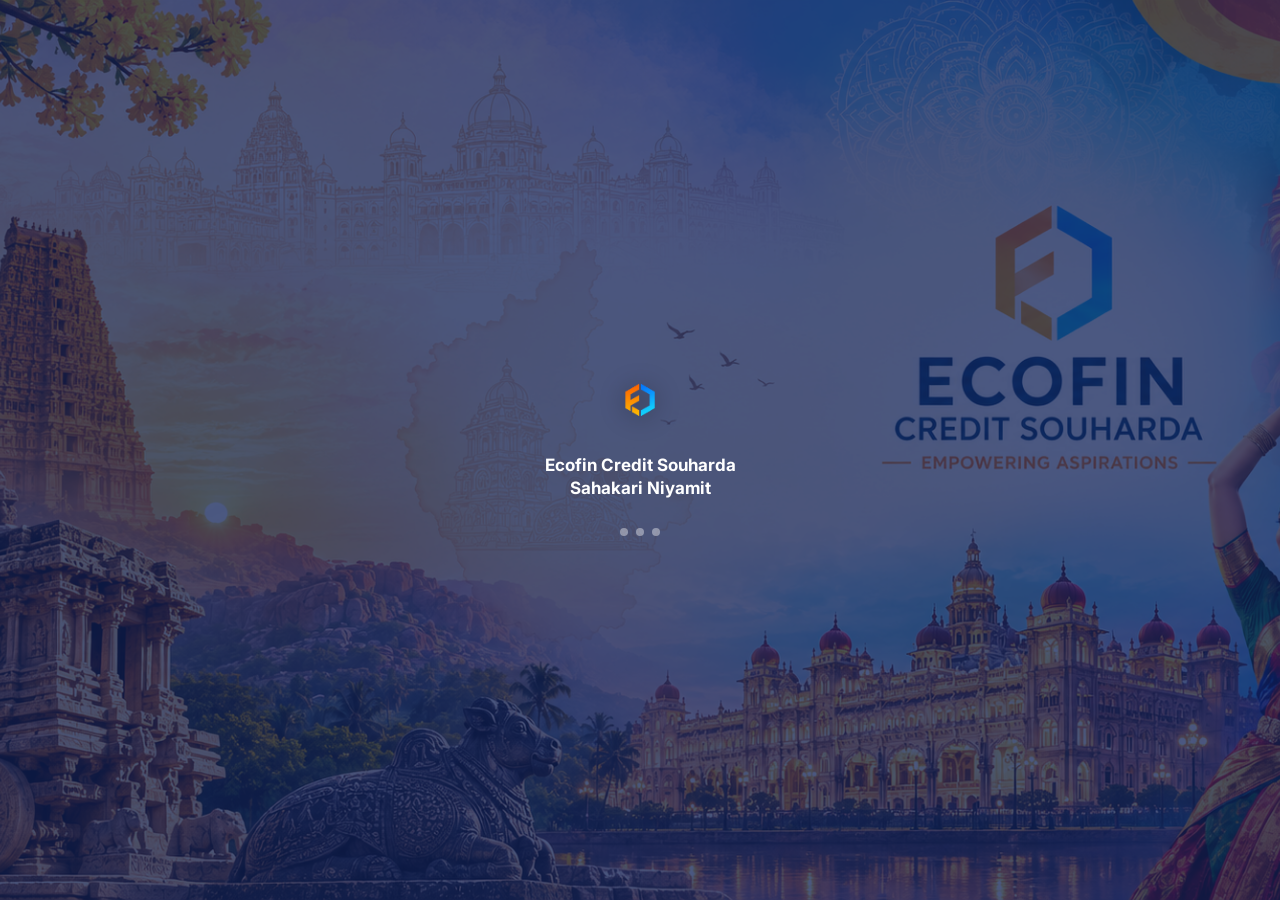
==== commit 222fbd20: "Update members-login.html" ====
--- a/members-login.html
+++ b/members-login.html
@@ -141,7 +141,7 @@
   <div class="sp-inner">
     <img src="assets/Ecofin New Small trans.png" alt="" onerror="this.style.display='none'">
     <div class="sp-bank">Ecofin Credit Souharda Sahakari Niyamit</div>
-    <div class="sp-tag">Member Self-Service Portal</div>
+    <div class="sp-tag"></div>
     <div class="dots"><span></span><span></span><span></span></div>
   </div>
 </div>
@@ -152,7 +152,7 @@
     <div class="bank-header">
       <img src="assets/Ecofin New Small trans.png" alt="Ecofin" onerror="this.style.display='none'">
       <div class="bname">Ecofin Credit Souharda Sahakari Niyamit</div>
-      <div class="btag">Member Self-Service Portal</div>
+      
     </div>
     <h2>Member Login</h2>
     <p class="sub">Enter your Member ID and password to continue.</p>
